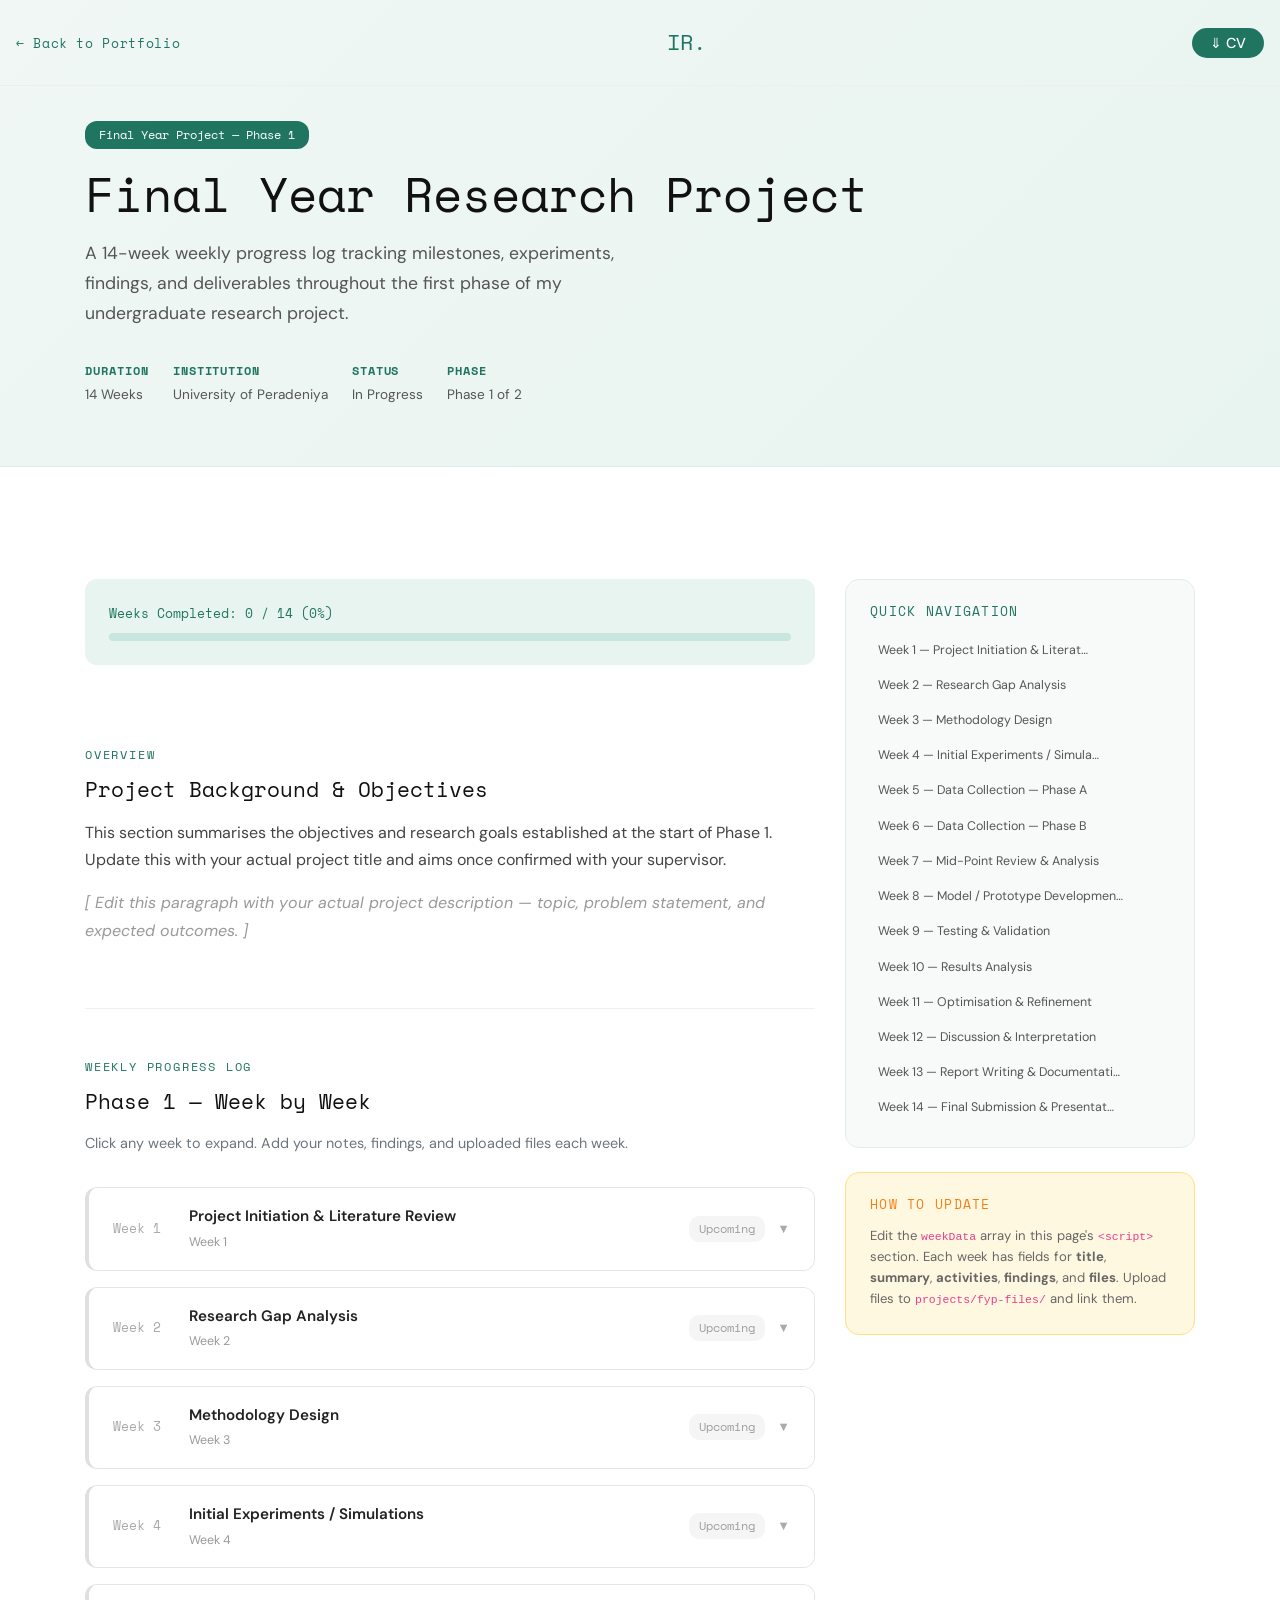
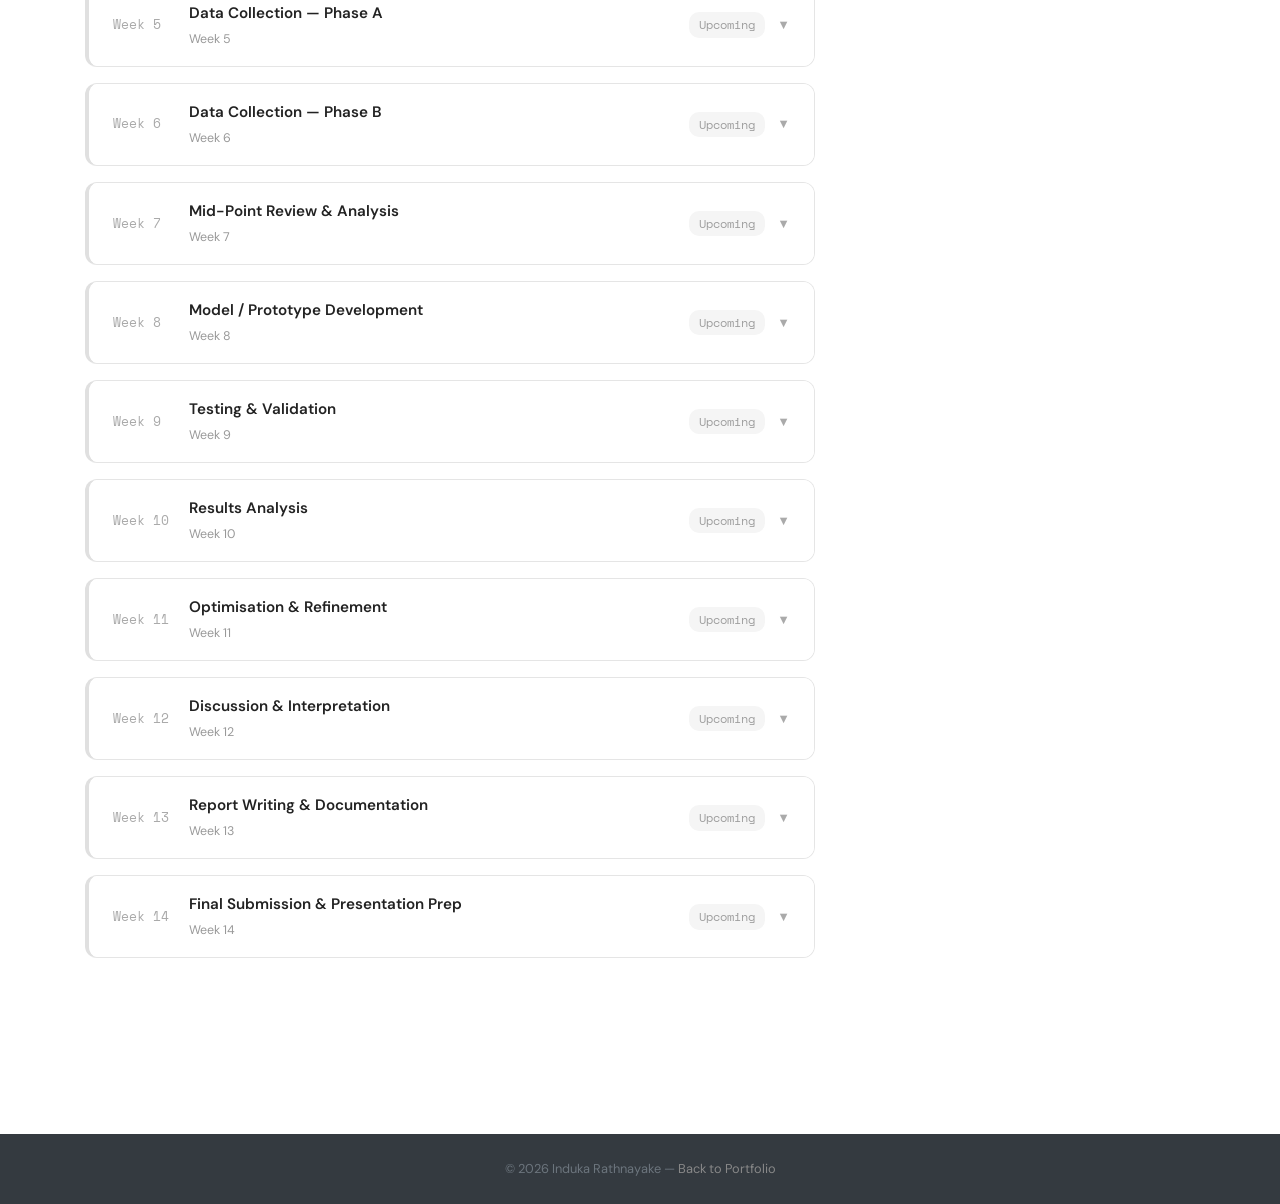
==== projects/final-year-project.html @ 82a445bb "Initial upload" ====
<!doctype html>
<html lang="en">
<head>
  <title>Final Year Project &mdash; Induka Rathnayake</title>
  <meta charset="utf-8">
  <meta name="viewport" content="width=device-width, initial-scale=1, shrink-to-fit=no">
  <link href="https://fonts.googleapis.com/css2?family=Space+Mono:wght@400;700&family=DM+Sans:ital,wght@0,300;0,400;0,500;0,700;1,400&display=swap" rel="stylesheet">
  <link rel="stylesheet" href="../fonts/icomoon/style.css">
  <link rel="stylesheet" href="../css/bootstrap.min.css">
  <link rel="stylesheet" href="../css/aos.css">
  <link rel="stylesheet" href="../css/style.css">
  <link rel="stylesheet" href="../css/custom.css">
</head>
<body>
<div class="site-wrap">

  <!-- Minimal Navbar -->
  <header class="site-navbar py-4 js-sticky-header" role="banner" style="border-bottom:1px solid #eee;">
    <div class="container-fluid">
      <div class="row align-items-center justify-content-between px-3">
        <div>
          <a href="../index.html" class="back-link">&larr; Back to Portfolio</a>
        </div>
        <div>
          <h1 class="m-0 site-logo"><a href="../index.html" style="font-size:1.4rem;">IR.</a></h1>
        </div>
        <div>
          <a href="../cv/Induka_Rathnayake_CV.pdf" download class="nav-cv-btn" style="font-size:0.85rem; padding:6px 16px; border-radius:20px; background:#207561; color:#fff; text-decoration:none;">&#8659; CV</a>
        </div>
      </div>
    </div>
  </header>

  <!-- Project Header -->
  <div class="project-detail-header">
    <div class="container">
      <span class="project-detail-badge">Final Year Project — Phase 1</span>
      <h1 class="project-detail-title">Final Year Research Project</h1>
      <p class="project-detail-subtitle">
        A 14-week weekly progress log tracking milestones, experiments, findings, 
        and deliverables throughout the first phase of my undergraduate research project.
      </p>
      <div class="project-detail-meta">
        <div class="detail-meta-item">
          <strong>Duration</strong>14 Weeks
        </div>
        <div class="detail-meta-item">
          <strong>Institution</strong>University of Peradeniya
        </div>
        <div class="detail-meta-item">
          <strong>Status</strong>In Progress
        </div>
        <div class="detail-meta-item">
          <strong>Phase</strong>Phase 1 of 2
        </div>
      </div>
    </div>
  </div>

  <!-- Content -->
  <div class="site-section">
    <div class="container">
      <div class="row">
        <div class="col-lg-8">

          <!-- Progress Overview -->
          <div class="fyp-progress-bar-wrap">
            <div class="fyp-progress-label" id="progressLabel">Weeks Completed: 0 / 14</div>
            <div class="fyp-progress-bar">
              <div class="fyp-progress-fill" id="progressFill" style="width: 0%"></div>
            </div>
          </div>

          <!-- Project Overview -->
          <div class="project-section">
            <p class="project-section-label">Overview</p>
            <h3>Project Background &amp; Objectives</h3>
            <p>
              This section summarises the objectives and research goals established at the 
              start of Phase 1. Update this with your actual project title and aims once confirmed 
              with your supervisor.
            </p>
            <p>
              <em style="color:#999;">[ Edit this paragraph with your actual project description — topic, problem statement, and expected outcomes. ]</em>
            </p>
          </div>

          <!-- 14-Week Log -->
          <div class="project-section">
            <p class="project-section-label">Weekly Progress Log</p>
            <h3>Phase 1 — Week by Week</h3>
            <p class="text-muted" style="font-size:0.9rem;">Click any week to expand. Add your notes, findings, and uploaded files each week.</p>

            <div class="weeks-container" id="weeksContainer">
              <!-- Weeks are rendered by JS below -->
            </div>
          </div>

        </div>

        <!-- Sidebar -->
        <div class="col-lg-4 mt-5 mt-lg-0">
          <div style="position: sticky; top: 100px;">

            <div style="background:#f8faf9; border-radius:14px; padding:1.5rem; border:1px solid #e0eee9; margin-bottom:1.5rem;">
              <h6 style="font-family:'Space Mono',monospace; font-size:0.8rem; color:#207561; text-transform:uppercase; letter-spacing:0.1em; margin-bottom:1rem;">Quick Navigation</h6>
              <div id="quickNav" style="display:flex; flex-direction:column; gap:6px;">
                <!-- populated by JS -->
              </div>
            </div>

            <div style="background:#fff8e1; border-radius:14px; padding:1.5rem; border:1px solid #ffe082;">
              <h6 style="font-family:'Space Mono',monospace; font-size:0.8rem; color:#f57f17; text-transform:uppercase; letter-spacing:0.1em; margin-bottom:0.8rem;">How to Update</h6>
              <p style="font-size:0.82rem; color:#666; line-height:1.6; margin:0;">
                Edit the <code>weekData</code> array in this page's <code>&lt;script&gt;</code> section. 
                Each week has fields for <strong>title</strong>, <strong>summary</strong>, 
                <strong>activities</strong>, <strong>findings</strong>, and <strong>files</strong>.
                Upload files to <code>projects/fyp-files/</code> and link them.
              </p>
            </div>

          </div>
        </div>
      </div>
    </div>
  </div>

  <!-- Footer -->
  <footer class="site-section bg-dark py-4">
    <div class="container text-center">
      <p class="text-muted small mb-0">&copy; <script>document.write(new Date().getFullYear());</script> Induka Rathnayake &mdash; <a href="../index.html" style="color:#888;">Back to Portfolio</a></p>
    </div>
  </footer>

</div>

<script src="../js/jquery-3.3.1.min.js"></script>
<script src="../js/jquery-ui.js"></script>
<script src="../js/popper.min.js"></script>
<script src="../js/bootstrap.min.js"></script>
<script src="../js/aos.js"></script>
<script src="../js/jquery.sticky.js"></script>

<script>
// ============================================================
//  EDIT YOUR WEEKLY DATA HERE
//
//  FIELDS:
//  week       : week number (1–14)
//  title      : short title shown in the header
//  date       : actual date range  e.g. "Jan 15 – Jan 22, 2025"
//  status     : "completed" | "current" | "upcoming"
//  summary    : what you achieved this week (plain text, use \n for new lines)
//  activities : tasks you carried out
//  findings   : key results or observations
//
//  MEDIA ARRAY — add any mix of these item types:
//
//  PDF / document download:
//    { type:"file",    name:"Week 1 Report",      url:"fyp-files/week1-report.pdf" }
//
//  Photo, graph, figure (put images in projects/fyp-files/):
//    { type:"image",   caption:"Circuit diagram",  url:"fyp-files/circuit.jpg" }
//
//  YouTube video embed (just the video ID from the URL):
//    { type:"youtube", title:"Demo video",          id:"dQw4w9WgXcQ" }
//    (from https://youtube.com/watch?v=dQw4w9WgXcQ  →  id is  dQw4w9WgXcQ)
//
//  Audio recording (MP3/WAV in projects/fyp-files/):
//    { type:"audio",   name:"Signal recording",    url:"fyp-files/signal.mp3" }
//
//  Research paper / link:
//    { type:"paper",   title:"Paper title",        authors:"Smith et al., 2023",  url:"https://..." }
//
//  Bar or line chart (data you type directly here, no image needed):
//    { type:"graph",   title:"Efficiency vs Load", labels:["10%","20%","30%","40%"], values:[72,81,89,85], color:"#207561" }
//
//  Highlighted note / callout:
//    { type:"note",    text:"Supervisor approved methodology on Wed." }
//
//  Any external link:
//    { type:"link",    name:"MATLAB Simulation Files", url:"https://github.com/..." }
//
// ============================================================
var weekData = [
  {
    week: 1,
    title: "Project Initiation & Literature Review",
    date: "Week 1",
    status: "upcoming",
    summary: "",
    activities: "",
    findings: "",
    media: []
  },
  {
    week: 2,
    title: "Research Gap Analysis",
    date: "Week 2",
    status: "upcoming",
    summary: "",
    activities: "",
    findings: "",
    media: []
  },
  {
    week: 3,
    title: "Methodology Design",
    date: "Week 3",
    status: "upcoming",
    summary: "",
    activities: "",
    findings: "",
    media: []
  },
  {
    week: 4,
    title: "Initial Experiments / Simulations",
    date: "Week 4",
    status: "upcoming",
    summary: "",
    activities: "",
    findings: "",
    media: []
  },
  {
    week: 5,
    title: "Data Collection — Phase A",
    date: "Week 5",
    status: "upcoming",
    summary: "",
    activities: "",
    findings: "",
    media: []
  },
  {
    week: 6,
    title: "Data Collection — Phase B",
    date: "Week 6",
    status: "upcoming",
    summary: "",
    activities: "",
    findings: "",
    media: []
  },
  {
    week: 7,
    title: "Mid-Point Review & Analysis",
    date: "Week 7",
    status: "upcoming",
    summary: "",
    activities: "",
    findings: "",
    media: []
  },
  {
    week: 8,
    title: "Model / Prototype Development",
    date: "Week 8",
    status: "upcoming",
    summary: "",
    activities: "",
    findings: "",
    media: []
  },
  {
    week: 9,
    title: "Testing & Validation",
    date: "Week 9",
    status: "upcoming",
    summary: "",
    activities: "",
    findings: "",
    media: []
  },
  {
    week: 10,
    title: "Results Analysis",
    date: "Week 10",
    status: "upcoming",
    summary: "",
    activities: "",
    findings: "",
    media: []
  },
  {
    week: 11,
    title: "Optimisation & Refinement",
    date: "Week 11",
    status: "upcoming",
    summary: "",
    activities: "",
    findings: "",
    media: []
  },
  {
    week: 12,
    title: "Discussion & Interpretation",
    date: "Week 12",
    status: "upcoming",
    summary: "",
    activities: "",
    findings: "",
    media: []
  },
  {
    week: 13,
    title: "Report Writing & Documentation",
    date: "Week 13",
    status: "upcoming",
    summary: "",
    activities: "",
    findings: "",
    media: []
  },
  {
    week: 14,
    title: "Final Submission & Presentation Prep",
    date: "Week 14",
    status: "upcoming",
    summary: "",
    activities: "",
    findings: "",
    media: []
  }
];

// ============================================================
//  RENDER ENGINE — no need to edit below this line
// ============================================================
(function() {
  var container = document.getElementById('weeksContainer');
  var quickNav  = document.getElementById('quickNav');
  var completed = 0;

  weekData.forEach(function(w) {
    if (w.status === 'completed') completed++;

    // support old "files" field transparently
    var media = w.media || [];
    if (w.files && w.files.length) {
      w.files.forEach(function(f){ media.push({ type:'file', name:f.name, url:f.url }); });
    }

    var statusLabel = w.status === 'completed' ? 'Completed'
                    : w.status === 'current'   ? 'In Progress'
                    : 'Upcoming';
    var statusClass = w.status === 'completed' ? 'status-done'
                    : w.status === 'current'   ? 'status-current'
                    : 'status-upcoming';
    var cardClass   = 'week-' + w.status;

    var bodyHTML = '';
    var hasContent = w.summary || w.activities || w.findings || media.length;

    if (w.status === 'upcoming' && !hasContent) {
      bodyHTML = '<p class="week-empty-msg">Content will be added when this week begins.</p>';
    } else {
      if (w.summary)    bodyHTML += '<p class="week-section-title">Summary</p><p class="week-content-text">'    + escHtml(w.summary)    + '</p>';
      if (w.activities) bodyHTML += '<p class="week-section-title">Activities Carried Out</p><p class="week-content-text">' + escHtml(w.activities) + '</p>';
      if (w.findings)   bodyHTML += '<p class="week-section-title">Key Findings / Results</p><p class="week-content-text">' + escHtml(w.findings)   + '</p>';

      if (media.length > 0) {
        media.forEach(function(m, idx) {
          switch (m.type) {

            case 'file':
              bodyHTML += '<div class="media-file"><span>&#128196;</span> <a href="' + m.url + '" target="_blank">' + escHtml(m.name) + '</a></div>';
              break;

            case 'image':
              bodyHTML += '<div class="media-image-wrap"><img src="' + m.url + '" alt="' + escHtml(m.caption||'') + '" class="media-img" loading="lazy"><p class="media-caption">' + escHtml(m.caption||'') + '</p></div>';
              break;

            case 'youtube':
              bodyHTML += '<div class="media-video-wrap"><p class="week-section-title">' + escHtml(m.title||'Video') + '</p>'
                        + '<div class="media-youtube"><iframe src="https://www.youtube.com/embed/' + m.id + '" frameborder="0" allowfullscreen></iframe></div></div>';
              break;

            case 'audio':
              bodyHTML += '<div class="media-audio-wrap"><p class="week-section-title">&#127911; ' + escHtml(m.name||'Audio Recording') + '</p>'
                        + '<audio controls class="media-audio"><source src="' + m.url + '">Your browser does not support audio.</audio></div>';
              break;

            case 'paper':
              bodyHTML += '<div class="media-paper"><div class="media-paper-icon">&#128218;</div><div><a href="' + m.url + '" target="_blank" class="media-paper-title">' + escHtml(m.title) + '</a>'
                        + (m.authors ? '<div class="media-paper-authors">' + escHtml(m.authors) + '</div>' : '') + '</div></div>';
              break;

            case 'graph':
              var chartId = 'chart-w' + w.week + '-' + idx;
              bodyHTML += '<div class="media-graph-wrap"><p class="week-section-title">' + escHtml(m.title||'Chart') + '</p>'
                        + '<canvas id="' + chartId + '" height="220"></canvas></div>';
              // schedule chart render after DOM insert
              (function(cId, lbl, vals, clr, type){
                window.__pendingCharts = window.__pendingCharts || [];
                window.__pendingCharts.push({id:cId, labels:lbl, values:vals, color:clr||'#207561', chartType:type||'bar'});
              })(chartId, m.labels||[], m.values||[], m.color, m.chartType);
              break;

            case 'note':
              bodyHTML += '<div class="media-note"><span>&#128161;</span> ' + escHtml(m.text) + '</div>';
              break;

            case 'link':
              bodyHTML += '<div class="media-file"><span>&#128279;</span> <a href="' + m.url + '" target="_blank">' + escHtml(m.name) + '</a></div>';
              break;
          }
        });
      }

      if (!bodyHTML) bodyHTML = '<p class="week-empty-msg">No content added yet for this week.</p>';
    }

    var card = document.createElement('div');
    card.className = 'week-card ' + cardClass;
    card.id = 'week-' + w.week;
    card.innerHTML =
      '<div class="week-header" onclick="toggleWeek(this)">' +
        '<div class="week-header-left">' +
          '<span class="week-number">Week ' + w.week + '</span>' +
          '<div>' +
            '<div class="week-title-text">' + escHtml(w.title) + '</div>' +
            '<div class="week-date">' + escHtml(w.date) + '</div>' +
          '</div>' +
        '</div>' +
        '<div style="display:flex; align-items:center; gap:12px;">' +
          '<span class="week-status-badge ' + statusClass + '">' + statusLabel + '</span>' +
          '<span class="week-toggle-icon">&#9660;</span>' +
        '</div>' +
      '</div>' +
      '<div class="week-body">' + bodyHTML + '</div>';

    container.appendChild(card);

    var navLink = document.createElement('a');
    navLink.href = '#week-' + w.week;
    navLink.textContent = 'Week ' + w.week + ' — ' + w.title.substring(0, 28) + (w.title.length > 28 ? '…' : '');
    navLink.style.cssText = 'font-size:0.78rem; color:#555; text-decoration:none; padding:4px 8px; border-radius:6px; transition:background 0.15s;';
    navLink.onmouseover = function(){ this.style.background='#f0f7f5'; this.style.color='#207561'; };
    navLink.onmouseout  = function(){ this.style.background=''; this.style.color='#555'; };
    quickNav.appendChild(navLink);
  });

  var pct = Math.round((completed / 14) * 100);
  document.getElementById('progressFill').style.width = pct + '%';
  document.getElementById('progressLabel').textContent = 'Weeks Completed: ' + completed + ' / 14 (' + pct + '%)';

  var currentCard = document.querySelector('.week-card.week-current');
  if (currentCard) {
    currentCard.classList.add('open');
    currentCard.querySelector('.week-body').classList.add('show');
  }

  // Render any pending Chart.js charts
  if (window.__pendingCharts && window.__pendingCharts.length) {
    var script = document.createElement('script');
    script.src = 'https://cdn.jsdelivr.net/npm/chart.js@4/dist/chart.umd.min.js';
    script.onload = function() {
      window.__pendingCharts.forEach(function(c) {
        var ctx = document.getElementById(c.id);
        if (!ctx) return;
        new Chart(ctx, {
          type: c.chartType,
          data: {
            labels: c.labels,
            datasets: [{ data: c.values, backgroundColor: c.color + 'cc', borderColor: c.color, borderWidth: 2, borderRadius: 6 }]
          },
          options: { plugins:{ legend:{ display:false } }, scales:{ y:{ beginAtZero:true } }, responsive:true }
        });
      });
    };
    document.head.appendChild(script);
  }
})();

function toggleWeek(header) {
  var card = header.closest('.week-card');
  var body = card.querySelector('.week-body');
  var isOpen = card.classList.contains('open');
  card.classList.toggle('open', !isOpen);
  body.classList.toggle('show', !isOpen);
}

function escHtml(str) {
  return (str || '').replace(/&/g,'&amp;').replace(/</g,'&lt;').replace(/>/g,'&gt;').replace(/\n/g,'<br>');
}

</script>
</body>
</html>
---- fonts/icomoon/style.css ----
@font-face {
  font-family: 'icomoon';
  src:  url('fonts/icomoon.eot?10si43');
  src:  url('fonts/icomoon.eot?10si43#iefix') format('embedded-opentype'),
    url('fonts/icomoon.ttf?10si43') format('truetype'),
    url('fonts/icomoon.woff?10si43') format('woff'),
    url('fonts/icomoon.svg?10si43#icomoon') format('svg');
  font-weight: normal;
  font-style: normal;
}

[class^="icon-"], [class*=" icon-"] {
  /* use !important to prevent issues with browser extensions that change fonts */
  font-family: 'icomoon' !important;
  speak: none;
  font-style: normal;
  font-weight: normal;
  font-variant: normal;
  text-transform: none;
  line-height: 1;

  /* Better Font Rendering =========== */
  -webkit-font-smoothing: antialiased;
  -moz-osx-font-smoothing: grayscale;
}

.icon-asterisk:before {
  content: "\f069";
}
.icon-plus:before {
  content: "\f067";
}
.icon-question:before {
  content: "\f128";
}
.icon-minus:before {
  content: "\f068";
}
.icon-glass:before {
  content: "\f000";
}
.icon-music:before {
  content: "\f001";
}
.icon-search:before {
  content: "\f002";
}
.icon-envelope-o:before {
  content: "\f003";
}
.icon-heart:before {
  content: "\f004";
}
.icon-star:before {
  content: "\f005";
}
.icon-star-o:before {
  content: "\f006";
}
.icon-user:before {
  content: "\f007";
}
.icon-film:before {
  content: "\f008";
}
.icon-th-large:before {
  content: "\f009";
}
.icon-th:before {
  content: "\f00a";
}
.icon-th-list:before {
  content: "\f00b";
}
.icon-check:before {
  content: "\f00c";
}
.icon-close:before {
  content: "\f00d";
}
.icon-remove:before {
  content: "\f00d";
}
.icon-times:before {
  content: "\f00d";
}
.icon-search-plus:before {
  content: "\f00e";
}
.icon-search-minus:before {
  content: "\f010";
}
.icon-power-off:before {
  content: "\f011";
}
.icon-signal:before {
  content: "\f012";
}
.icon-cog:before {
  content: "\f013";
}
.icon-gear:before {
  content: "\f013";
}
.icon-trash-o:before {
  content: "\f014";
}
.icon-home:before {
  content: "\f015";
}
.icon-file-o:before {
  content: "\f016";
}
.icon-clock-o:before {
  content: "\f017";
}
.icon-road:before {
  content: "\f018";
}
.icon-download:before {
  content: "\f019";
}
.icon-arrow-circle-o-down:before {
  content: "\f01a";
}
.icon-arrow-circle-o-up:before {
  content: "\f01b";
}
.icon-inbox:before {
  content: "\f01c";
}
.icon-play-circle-o:before {
  content: "\f01d";
}
.icon-repeat:before {
  content: "\f01e";
}
.icon-rotate-right:before {
  content: "\f01e";
}
.icon-refresh:before {
  content: "\f021";
}
.icon-list-alt:before {
  content: "\f022";
}
.icon-lock:before {
  content: "\f023";
}
.icon-flag:before {
  content: "\f024";
}
.icon-headphones:before {
  content: "\f025";
}
.icon-volume-off:before {
  content: "\f026";
}
.icon-volume-down:before {
  content: "\f027";
}
.icon-volume-up:before {
  content: "\f028";
}
.icon-qrcode:before {
  content: "\f029";
}
.icon-barcode:before {
  content: "\f02a";
}
.icon-tag:before {
  content: "\f02b";
}
.icon-tags:before {
  content: "\f02c";
}
.icon-book:before {
  content: "\f02d";
}
.icon-bookmark:before {
  content: "\f02e";
}
.icon-print:before {
  content: "\f02f";
}
.icon-camera:before {
  content: "\f030";
}
.icon-font:before {
  content: "\f031";
}
.icon-bold:before {
  content: "\f032";
}
.icon-italic:before {
  content: "\f033";
}
.icon-text-height:before {
  content: "\f034";
}
.icon-text-width:before {
  content: "\f035";
}
.icon-align-left:before {
  content: "\f036";
}
.icon-align-center:before {
  content: "\f037";
}
.icon-align-right:before {
  content: "\f038";
}
.icon-align-justify:before {
  content: "\f039";
}
.icon-list:before {
  content: "\f03a";
}
.icon-dedent:before {
  content: "\f03b";
}
.icon-outdent:before {
  content: "\f03b";
}
.icon-indent:before {
  content: "\f03c";
}
.icon-video-camera:before {
  content: "\f03d";
}
.icon-image:before {
  content: "\f03e";
}
.icon-photo:before {
  content: "\f03e";
}
.icon-picture-o:before {
  content: "\f03e";
}
.icon-pencil:before {
  content: "\f040";
}
.icon-map-marker:before {
  content: "\f041";
}
.icon-adjust:before {
  content: "\f042";
}
.icon-tint:before {
  content: "\f043";
}
.icon-edit:before {
  content: "\f044";
}
.icon-pencil-square-o:before {
  content: "\f044";
}
.icon-share-square-o:before {
  content: "\f045";
}
.icon-check-square-o:before {
  content: "\f046";
}
.icon-arrows:before {
  content: "\f047";
}
.icon-step-backward:before {
  content: "\f048";
}
.icon-fast-backward:before {
  content: "\f049";
}
.icon-backward:before {
  content: "\f04a";
}
.icon-play:before {
  content: "\f04b";
}
.icon-pause:before {
  content: "\f04c";
}
.icon-stop:before {
  content: "\f04d";
}
.icon-forward:before {
  content: "\f04e";
}
.icon-fast-forward:before {
  content: "\f050";
}
.icon-step-forward:before {
  content: "\f051";
}
.icon-eject:before {
  content: "\f052";
}
.icon-chevron-left:before {
  content: "\f053";
}
.icon-chevron-right:before {
  content: "\f054";
}
.icon-plus-circle:before {
  content: "\f055";
}
.icon-minus-circle:before {
  content: "\f056";
}
.icon-times-circle:before {
  content: "\f057";
}
.icon-check-circle:before {
  content: "\f058";
}
.icon-question-circle:before {
  content: "\f059";
}
.icon-info-circle:before {
  content: "\f05a";
}
.icon-crosshairs:before {
  content: "\f05b";
}
.icon-times-circle-o:before {
  content: "\f05c";
}
.icon-check-circle-o:before {
  content: "\f05d";
}
.icon-ban:before {
  content: "\f05e";
}
.icon-arrow-left:before {
  content: "\f060";
}
.icon-arrow-right:before {
  content: "\f061";
}
.icon-arrow-up:before {
  content: "\f062";
}
.icon-arrow-down:before {
  content: "\f063";
}
.icon-mail-forward:before {
  content: "\f064";
}
.icon-share:before {
  content: "\f064";
}
.icon-expand:before {
  content: "\f065";
}
.icon-compress:before {
  content: "\f066";
}
.icon-exclamation-circle:before {
  content: "\f06a";
}
.icon-gift:before {
  content: "\f06b";
}
.icon-leaf:before {
  content: "\f06c";
}
.icon-fire:before {
  content: "\f06d";
}
.icon-eye:before {
  content: "\f06e";
}
.icon-eye-slash:before {
  content: "\f070";
}
.icon-exclamation-triangle:before {
  content: "\f071";
}
.icon-warning:before {
  content: "\f071";
}
.icon-plane:before {
  content: "\f072";
}
.icon-calendar:before {
  content: "\f073";
}
.icon-random:before {
  content: "\f074";
}
.icon-comment:before {
  content: "\f075";
}
.icon-magnet:before {
  content: "\f076";
}
.icon-chevron-up:before {
  content: "\f077";
}
.icon-chevron-down:before {
  content: "\f078";
}
.icon-retweet:before {
  content: "\f079";
}
.icon-shopping-cart:before {
  content: "\f07a";
}
.icon-folder:before {
  content: "\f07b";
}
.icon-folder-open:before {
  content: "\f07c";
}
.icon-arrows-v:before {
  content: "\f07d";
}
.icon-arrows-h:before {
  content: "\f07e";
}
.icon-bar-chart:before {
  content: "\f080";
}
.icon-bar-chart-o:before {
  content: "\f080";
}
.icon-twitter-square:before {
  content: "\f081";
}
.icon-facebook-square:before {
  content: "\f082";
}
.icon-camera-retro:before {
  content: "\f083";
}
.icon-key:before {
  content: "\f084";
}
.icon-cogs:before {
  content: "\f085";
}
.icon-gears:before {
  content: "\f085";
}
.icon-comments:before {
  content: "\f086";
}
.icon-thumbs-o-up:before {
  content: "\f087";
}
.icon-thumbs-o-down:before {
  content: "\f088";
}
.icon-star-half:before {
  content: "\f089";
}
.icon-heart-o:before {
  content: "\f08a";
}
.icon-sign-out:before {
  content: "\f08b";
}
.icon-linkedin-square:before {
  content: "\f08c";
}
.icon-thumb-tack:before {
  content: "\f08d";
}
.icon-external-link:before {
  content: "\f08e";
}
.icon-sign-in:before {
  content: "\f090";
}
.icon-trophy:before {
  content: "\f091";
}
.icon-github-square:before {
  content: "\f092";
}
.icon-upload:before {
  content: "\f093";
}
.icon-lemon-o:before {
  content: "\f094";
}
.icon-phone:before {
  content: "\f095";
}
.icon-square-o:before {
  content: "\f096";
}
.icon-bookmark-o:before {
  content: "\f097";
}
.icon-phone-square:before {
  content: "\f098";
}
.icon-twitter:before {
  content: "\f099";
}
.icon-facebook:before {
  content: "\f09a";
}
.icon-facebook-f:before {
  content: "\f09a";
}
.icon-github:before {
  content: "\f09b";
}
.icon-unlock:before {
  content: "\f09c";
}
.icon-credit-card:before {
  content: "\f09d";
}
.icon-feed:before {
  content: "\f09e";
}
.icon-rss:before {
  content: "\f09e";
}
.icon-hdd-o:before {
  content: "\f0a0";
}
.icon-bullhorn:before {
  content: "\f0a1";
}
.icon-bell-o:before {
  content: "\f0a2";
}
.icon-certificate:before {
  content: "\f0a3";
}
.icon-hand-o-right:before {
  content: "\f0a4";
}
.icon-hand-o-left:before {
  content: "\f0a5";
}
.icon-hand-o-up:before {
  content: "\f0a6";
}
.icon-hand-o-down:before {
  content: "\f0a7";
}
.icon-arrow-circle-left:before {
  content: "\f0a8";
}
.icon-arrow-circle-right:before {
  content: "\f0a9";
}
.icon-arrow-circle-up:before {
  content: "\f0aa";
}
.icon-arrow-circle-down:before {
  content: "\f0ab";
}
.icon-globe:before {
  content: "\f0ac";
}
.icon-wrench:before {
  content: "\f0ad";
}
.icon-tasks:before {
  content: "\f0ae";
}
.icon-filter:before {
  content: "\f0b0";
}
.icon-briefcase:before {
  content: "\f0b1";
}
.icon-arrows-alt:before {
  content: "\f0b2";
}
.icon-group:before {
  content: "\f0c0";
}
.icon-users:before {
  content: "\f0c0";
}
.icon-chain:before {
  content: "\f0c1";
}
.icon-link:before {
  content: "\f0c1";
}
.icon-cloud:before {
  content: "\f0c2";
}
.icon-flask:before {
  content: "\f0c3";
}
.icon-cut:before {
  content: "\f0c4";
}
.icon-scissors:before {
  content: "\f0c4";
}
.icon-copy:before {
  content: "\f0c5";
}
.icon-files-o:before {
  content: "\f0c5";
}
.icon-paperclip:before {
  content: "\f0c6";
}
.icon-floppy-o:before {
  content: "\f0c7";
}
.icon-save:before {
  content: "\f0c7";
}
.icon-square:before {
  content: "\f0c8";
}
.icon-bars:before {
  content: "\f0c9";
}
.icon-navicon:before {
  content: "\f0c9";
}
.icon-reorder:before {
  content: "\f0c9";
}
.icon-list-ul:before {
  content: "\f0ca";
}
.icon-list-ol:before {
  content: "\f0cb";
}
.icon-strikethrough:before {
  content: "\f0cc";
}
.icon-underline:before {
  content: "\f0cd";
}
.icon-table:before {
  content: "\f0ce";
}
.icon-magic:before {
  content: "\f0d0";
}
.icon-truck:before {
  content: "\f0d1";
}
.icon-pinterest:before {
  content: "\f0d2";
}
.icon-pinterest-square:before {
  content: "\f0d3";
}
.icon-google-plus-square:before {
  content: "\f0d4";
}
.icon-google-plus:before {
  content: "\f0d5";
}
.icon-money:before {
  content: "\f0d6";
}
.icon-caret-down:before {
  content: "\f0d7";
}
.icon-caret-up:before {
  content: "\f0d8";
}
.icon-caret-left:before {
  content: "\f0d9";
}
.icon-caret-right:before {
  content: "\f0da";
}
.icon-columns:before {
  content: "\f0db";
}
.icon-sort:before {
  content: "\f0dc";
}
.icon-unsorted:before {
  content: "\f0dc";
}
.icon-sort-desc:before {
  content: "\f0dd";
}
.icon-sort-down:before {
  content: "\f0dd";
}
.icon-sort-asc:before {
  content: "\f0de";
}
.icon-sort-up:before {
  content: "\f0de";
}
.icon-envelope:before {
  content: "\f0e0";
}
.icon-linkedin:before {
  content: "\f0e1";
}
.icon-rotate-left:before {
  content: "\f0e2";
}
.icon-undo:before {
  content: "\f0e2";
}
.icon-gavel:before {
  content: "\f0e3";
}
.icon-legal:before {
  content: "\f0e3";
}
.icon-dashboard:before {
  content: "\f0e4";
}
.icon-tachometer:before {
  content: "\f0e4";
}
.icon-comment-o:before {
  content: "\f0e5";
}
.icon-comments-o:before {
  content: "\f0e6";
}
.icon-bolt:before {
  content: "\f0e7";
}
.icon-flash:before {
  content: "\f0e7";
}
.icon-sitemap:before {
  content: "\f0e8";
}
.icon-umbrella:before {
  content: "\f0e9";
}
.icon-clipboard:before {
  content: "\f0ea";
}
.icon-paste:before {
  content: "\f0ea";
}
.icon-lightbulb-o:before {
  content: "\f0eb";
}
.icon-exchange:before {
  content: "\f0ec";
}
.icon-cloud-download:before {
  content: "\f0ed";
}
.icon-cloud-upload:before {
  content: "\f0ee";
}
.icon-user-md:before {
  content: "\f0f0";
}
.icon-stethoscope:before {
  content: "\f0f1";
}
.icon-suitcase:before {
  content: "\f0f2";
}
.icon-bell:before {
  content: "\f0f3";
}
.icon-coffee:before {
  content: "\f0f4";
}
.icon-cutlery:before {
  content: "\f0f5";
}
.icon-file-text-o:before {
  content: "\f0f6";
}
.icon-building-o:before {
  content: "\f0f7";
}
.icon-hospital-o:before {
  content: "\f0f8";
}
.icon-ambulance:before {
  content: "\f0f9";
}
.icon-medkit:before {
  content: "\f0fa";
}
.icon-fighter-jet:before {
  content: "\f0fb";
}
.icon-beer:before {
  content: "\f0fc";
}
.icon-h-square:before {
  content: "\f0fd";
}
.icon-plus-square:before {
  content: "\f0fe";
}
.icon-angle-double-left:before {
  content: "\f100";
}
.icon-angle-double-right:before {
  content: "\f101";
}
.icon-angle-double-up:before {
  content: "\f102";
}
.icon-angle-double-down:before {
  content: "\f103";
}
.icon-angle-left:before {
  content: "\f104";
}
.icon-angle-right:before {
  content: "\f105";
}
.icon-angle-up:before {
  content: "\f106";
}
.icon-angle-down:before {
  content: "\f107";
}
.icon-desktop:before {
  content: "\f108";
}
.icon-laptop:before {
  content: "\f109";
}
.icon-tablet:before {
  content: "\f10a";
}
.icon-mobile:before {
  content: "\f10b";
}
.icon-mobile-phone:before {
  content: "\f10b";
}
.icon-circle-o:before {
  content: "\f10c";
}
.icon-quote-left:before {
  content: "\f10d";
}
.icon-quote-right:before {
  content: "\f10e";
}
.icon-spinner:before {
  content: "\f110";
}
.icon-circle:before {
  content: "\f111";
}
.icon-mail-reply:before {
  content: "\f112";
}
.icon-reply:before {
  content: "\f112";
}
.icon-github-alt:before {
  content: "\f113";
}
.icon-folder-o:before {
  content: "\f114";
}
.icon-folder-open-o:before {
  content: "\f115";
}
.icon-smile-o:before {
  content: "\f118";
}
.icon-frown-o:before {
  content: "\f119";
}
.icon-meh-o:before {
  content: "\f11a";
}
.icon-gamepad:before {
  content: "\f11b";
}
.icon-keyboard-o:before {
  content: "\f11c";
}
.icon-flag-o:before {
  content: "\f11d";
}
.icon-flag-checkered:before {
  content: "\f11e";
}
.icon-terminal:before {
  content: "\f120";
}
.icon-code:before {
  content: "\f121";
}
.icon-mail-reply-all:before {
  content: "\f122";
}
.icon-reply-all:before {
  content: "\f122";
}
.icon-star-half-empty:before {
  content: "\f123";
}
.icon-star-half-full:before {
  content: "\f123";
}
.icon-star-half-o:before {
  content: "\f123";
}
.icon-location-arrow:before {
  content: "\f124";
}
.icon-crop:before {
  content: "\f125";
}
.icon-code-fork:before {
  content: "\f126";
}
.icon-chain-broken:before {
  content: "\f127";
}
.icon-unlink:before {
  content: "\f127";
}
.icon-info:before {
  content: "\f129";
}
.icon-exclamation:before {
  content: "\f12a";
}
.icon-superscript:before {
  content: "\f12b";
}
.icon-subscript:before {
  content: "\f12c";
}
.icon-eraser:before {
  content: "\f12d";
}
.icon-puzzle-piece:before {
  content: "\f12e";
}
.icon-microphone:before {
  content: "\f130";
}
.icon-microphone-slash:before {
  content: "\f131";
}
.icon-shield:before {
  content: "\f132";
}
.icon-calendar-o:before {
  content: "\f133";
}
.icon-fire-extinguisher:before {
  content: "\f134";
}
.icon-rocket:before {
  content: "\f135";
}
.icon-maxcdn:before {
  content: "\f136";
}
.icon-chevron-circle-left:before {
  content: "\f137";
}
.icon-chevron-circle-right:before {
  content: "\f138";
}
.icon-chevron-circle-up:before {
  content: "\f139";
}
.icon-chevron-circle-down:before {
  content: "\f13a";
}
.icon-html5:before {
  content: "\f13b";
}
.icon-css3:before {
  content: "\f13c";
}
.icon-anchor:before {
  content: "\f13d";
}
.icon-unlock-alt:before {
  content: "\f13e";
}
.icon-bullseye:before {
  content: "\f140";
}
.icon-ellipsis-h:before {
  content: "\f141";
}
.icon-ellipsis-v:before {
  content: "\f142";
}
.icon-rss-square:before {
  content: "\f143";
}
.icon-play-circle:before {
  content: "\f144";
}
.icon-ticket:before {
  content: "\f145";
}
.icon-minus-square:before {
  content: "\f146";
}
.icon-minus-square-o:before {
  content: "\f147";
}
.icon-level-up:before {
  content: "\f148";
}
.icon-level-down:before {
  content: "\f149";
}
.icon-check-square:before {
  content: "\f14a";
}
.icon-pencil-square:before {
  content: "\f14b";
}
.icon-external-link-square:before {
  content: "\f14c";
}
.icon-share-square:before {
  content: "\f14d";
}
.icon-compass:before {
  content: "\f14e";
}
.icon-caret-square-o-down:before {
  content: "\f150";
}
.icon-toggle-down:before {
  content: "\f150";
}
.icon-caret-square-o-up:before {
  content: "\f151";
}
.icon-toggle-up:before {
  content: "\f151";
}
.icon-caret-square-o-right:before {
  content: "\f152";
}
.icon-toggle-right:before {
  content: "\f152";
}
.icon-eur:before {
  content: "\f153";
}
.icon-euro:before {
  content: "\f153";
}
.icon-gbp:before {
  content: "\f154";
}
.icon-dollar:before {
  content: "\f155";
}
.icon-usd:before {
  content: "\f155";
}
.icon-inr:before {
  content: "\f156";
}
.icon-rupee:before {
  content: "\f156";
}
.icon-cny:before {
  content: "\f157";
}
.icon-jpy:before {
  content: "\f157";
}
.icon-rmb:before {
  content: "\f157";
}
.icon-yen:before {
  content: "\f157";
}
.icon-rouble:before {
  content: "\f158";
}
.icon-rub:before {
  content: "\f158";
}
.icon-ruble:before {
  content: "\f158";
}
.icon-krw:before {
  content: "\f159";
}
.icon-won:before {
  content: "\f159";
}
.icon-bitcoin:before {
  content: "\f15a";
}
.icon-btc:before {
  content: "\f15a";
}
.icon-file:before {
  content: "\f15b";
}
.icon-file-text:before {
  content: "\f15c";
}
.icon-sort-alpha-asc:before {
  content: "\f15d";
}
.icon-sort-alpha-desc:before {
  content: "\f15e";
}
.icon-sort-amount-asc:before {
  content: "\f160";
}
.icon-sort-amount-desc:before {
  content: "\f161";
}
.icon-sort-numeric-asc:before {
  content: "\f162";
}
.icon-sort-numeric-desc:before {
  content: "\f163";
}
.icon-thumbs-up:before {
  content: "\f164";
}
.icon-thumbs-down:before {
  content: "\f165";
}
.icon-youtube-square:before {
  content: "\f166";
}
.icon-youtube:before {
  content: "\f167";
}
.icon-xing:before {
  content: "\f168";
}
.icon-xing-square:before {
  content: "\f169";
}
.icon-youtube-play:before {
  content: "\f16a";
}
.icon-dropbox:before {
  content: "\f16b";
}
.icon-stack-overflow:before {
  content: "\f16c";
}
.icon-instagram:before {
  content: "\f16d";
}
.icon-flickr:before {
  content: "\f16e";
}
.icon-adn:before {
  content: "\f170";
}
.icon-bitbucket:before {
  content: "\f171";
}
.icon-bitbucket-square:before {
  content: "\f172";
}
.icon-tumblr:before {
  content: "\f173";
}
.icon-tumblr-square:before {
  content: "\f174";
}
.icon-long-arrow-down:before {
  content: "\f175";
}
.icon-long-arrow-up:before {
  content: "\f176";
}
.icon-long-arrow-left:before {
  content: "\f177";
}
.icon-long-arrow-right:before {
  content: "\f178";
}
.icon-apple:before {
  content: "\f179";
}
.icon-windows:before {
  content: "\f17a";
}
.icon-android:before {
  content: "\f17b";
}
.icon-linux:before {
  content: "\f17c";
}
.icon-dribbble:before {
  content: "\f17d";
}
.icon-skype:before {
  content: "\f17e";
}
.icon-foursquare:before {
  content: "\f180";
}
.icon-trello:before {
  content: "\f181";
}
.icon-female:before {
  content: "\f182";
}
.icon-male:before {
  content: "\f183";
}
.icon-gittip:before {
  content: "\f184";
}
.icon-gratipay:before {
  content: "\f184";
}
.icon-sun-o:before {
  content: "\f185";
}
.icon-moon-o:before {
  content: "\f186";
}
.icon-archive:before {
  content: "\f187";
}
.icon-bug:before {
  content: "\f188";
}
.icon-vk:before {
  content: "\f189";
}
.icon-weibo:before {
  content: "\f18a";
}
.icon-renren:before {
  content: "\f18b";
}
.icon-pagelines:before {
  content: "\f18c";
}
.icon-stack-exchange:before {
  content: "\f18d";
}
.icon-arrow-circle-o-right:before {
  content: "\f18e";
}
.icon-arrow-circle-o-left:before {
  content: "\f190";
}
.icon-caret-square-o-left:before {
  content: "\f191";
}
.icon-toggle-left:before {
  content: "\f191";
}
.icon-dot-circle-o:before {
  content: "\f192";
}
.icon-wheelchair:before {
  content: "\f193";
}
.icon-vimeo-square:before {
  content: "\f194";
}
.icon-try:before {
  content: "\f195";
}
.icon-turkish-lira:before {
  content: "\f195";
}
.icon-plus-square-o:before {
  content: "\f196";
}
.icon-space-shuttle:before {
  content: "\f197";
}
.icon-slack:before {
  content: "\f198";
}
.icon-envelope-square:before {
  content: "\f199";
}
.icon-wordpress:before {
  content: "\f19a";
}
.icon-openid:before {
  content: "\f19b";
}
.icon-bank:before {
  content: "\f19c";
}
.icon-institution:before {
  content: "\f19c";
}
.icon-university:before {
  content: "\f19c";
}
.icon-graduation-cap:before {
  content: "\f19d";
}
.icon-mortar-board:before {
  content: "\f19d";
}
.icon-yahoo:before {
  content: "\f19e";
}
.icon-google:before {
  content: "\f1a0";
}
.icon-reddit:before {
  content: "\f1a1";
}
.icon-reddit-square:before {
  content: "\f1a2";
}
.icon-stumbleupon-circle:before {
  content: "\f1a3";
}
.icon-stumbleupon:before {
  content: "\f1a4";
}
.icon-delicious:before {
  content: "\f1a5";
}
.icon-digg:before {
  content: "\f1a6";
}
.icon-pied-piper-pp:before {
  content: "\f1a7";
}
.icon-pied-piper-alt:before {
  content: "\f1a8";
}
.icon-drupal:before {
  content: "\f1a9";
}
.icon-joomla:before {
  content: "\f1aa";
}
.icon-language:before {
  content: "\f1ab";
}
.icon-fax:before {
  content: "\f1ac";
}
.icon-building:before {
  content: "\f1ad";
}
.icon-child:before {
  content: "\f1ae";
}
.icon-paw:before {
  content: "\f1b0";
}
.icon-spoon:before {
  content: "\f1b1";
}
.icon-cube:before {
  content: "\f1b2";
}
.icon-cubes:before {
  content: "\f1b3";
}
.icon-behance:before {
  content: "\f1b4";
}
.icon-behance-square:before {
  content: "\f1b5";
}
.icon-steam:before {
  content: "\f1b6";
}
.icon-steam-square:before {
  content: "\f1b7";
}
.icon-recycle:before {
  content: "\f1b8";
}
.icon-automobile:before {
  content: "\f1b9";
}
.icon-car:before {
  content: "\f1b9";
}
.icon-cab:before {
  content: "\f1ba";
}
.icon-taxi:before {
  content: "\f1ba";
}
.icon-tree:before {
  content: "\f1bb";
}
.icon-spotify:before {
  content: "\f1bc";
}
.icon-deviantart:before {
  content: "\f1bd";
}
.icon-soundcloud:before {
  content: "\f1be";
}
.icon-database:before {
  content: "\f1c0";
}
.icon-file-pdf-o:before {
  content: "\f1c1";
}
.icon-file-word-o:before {
  content: "\f1c2";
}
.icon-file-excel-o:before {
  content: "\f1c3";
}
.icon-file-powerpoint-o:before {
  content: "\f1c4";
}
.icon-file-image-o:before {
  content: "\f1c5";
}
.icon-file-photo-o:before {
  content: "\f1c5";
}
.icon-file-picture-o:before {
  content: "\f1c5";
}
.icon-file-archive-o:before {
  content: "\f1c6";
}
.icon-file-zip-o:before {
  content: "\f1c6";
}
.icon-file-audio-o:before {
  content: "\f1c7";
}
.icon-file-sound-o:before {
  content: "\f1c7";
}
.icon-file-movie-o:before {
  content: "\f1c8";
}
.icon-file-video-o:before {
  content: "\f1c8";
}
.icon-file-code-o:before {
  content: "\f1c9";
}
.icon-vine:before {
  content: "\f1ca";
}
.icon-codepen:before {
  content: "\f1cb";
}
.icon-jsfiddle:before {
  content: "\f1cc";
}
.icon-life-bouy:before {
  content: "\f1cd";
}
.icon-life-buoy:before {
  content: "\f1cd";
}
.icon-life-ring:before {
  content: "\f1cd";
}
.icon-life-saver:before {
  content: "\f1cd";
}
.icon-support:before {
  content: "\f1cd";
}
.icon-circle-o-notch:before {
  content: "\f1ce";
}
.icon-ra:before {
  content: "\f1d0";
}
.icon-rebel:before {
  content: "\f1d0";
}
.icon-resistance:before {
  content: "\f1d0";
}
.icon-empire:before {
  content: "\f1d1";
}
.icon-ge:before {
  content: "\f1d1";
}
.icon-git-square:before {
  content: "\f1d2";
}
.icon-git:before {
  content: "\f1d3";
}
.icon-hacker-news:before {
  content: "\f1d4";
}
.icon-y-combinator-square:before {
  content: "\f1d4";
}
.icon-yc-square:before {
  content: "\f1d4";
}
.icon-tencent-weibo:before {
  content: "\f1d5";
}
.icon-qq:before {
  content: "\f1d6";
}
.icon-wechat:before {
  content: "\f1d7";
}
.icon-weixin:before {
  content: "\f1d7";
}
.icon-paper-plane:before {
  content: "\f1d8";
}
.icon-send:before {
  content: "\f1d8";
}
.icon-paper-plane-o:before {
  content: "\f1d9";
}
.icon-send-o:before {
  content: "\f1d9";
}
.icon-history:before {
  content: "\f1da";
}
.icon-circle-thin:before {
  content: "\f1db";
}
.icon-header:before {
  content: "\f1dc";
}
.icon-paragraph:before {
  content: "\f1dd";
}
.icon-sliders:before {
  content: "\f1de";
}
.icon-share-alt:before {
  content: "\f1e0";
}
.icon-share-alt-square:before {
  content: "\f1e1";
}
.icon-bomb:before {
  content: "\f1e2";
}
.icon-futbol-o:before {
  content: "\f1e3";
}
.icon-soccer-ball-o:before {
  content: "\f1e3";
}
.icon-tty:before {
  content: "\f1e4";
}
.icon-binoculars:before {
  content: "\f1e5";
}
.icon-plug:before {
  content: "\f1e6";
}
.icon-slideshare:before {
  content: "\f1e7";
}
.icon-twitch:before {
  content: "\f1e8";
}
.icon-yelp:before {
  content: "\f1e9";
}
.icon-newspaper-o:before {
  content: "\f1ea";
}
.icon-wifi:before {
  content: "\f1eb";
}
.icon-calculator:before {
  content: "\f1ec";
}
.icon-paypal:before {
  content: "\f1ed";
}
.icon-google-wallet:before {
  content: "\f1ee";
}
.icon-cc-visa:before {
  content: "\f1f0";
}
.icon-cc-mastercard:before {
  content: "\f1f1";
}
.icon-cc-discover:before {
  content: "\f1f2";
}
.icon-cc-amex:before {
  content: "\f1f3";
}
.icon-cc-paypal:before {
  content: "\f1f4";
}
.icon-cc-stripe:before {
  content: "\f1f5";
}
.icon-bell-slash:before {
  content: "\f1f6";
}
.icon-bell-slash-o:before {
  content: "\f1f7";
}
.icon-trash:before {
  content: "\f1f8";
}
.icon-copyright:before {
  content: "\f1f9";
}
.icon-at:before {
  content: "\f1fa";
}
.icon-eyedropper:before {
  content: "\f1fb";
}
.icon-paint-brush:before {
  content: "\f1fc";
}
.icon-birthday-cake:before {
  content: "\f1fd";
}
.icon-area-chart:before {
  content: "\f1fe";
}
.icon-pie-chart:before {
  content: "\f200";
}
.icon-line-chart:before {
  content: "\f201";
}
.icon-lastfm:before {
  content: "\f202";
}
.icon-lastfm-square:before {
  content: "\f203";
}
.icon-toggle-off:before {
  content: "\f204";
}
.icon-toggle-on:before {
  content: "\f205";
}
.icon-bicycle:before {
  content: "\f206";
}
.icon-bus:before {
  content: "\f207";
}
.icon-ioxhost:before {
  content: "\f208";
}
.icon-angellist:before {
  content: "\f209";
}
.icon-cc:before {
  content: "\f20a";
}
.icon-ils:before {
  content: "\f20b";
}
.icon-shekel:before {
  content: "\f20b";
}
.icon-sheqel:before {
  content: "\f20b";
}
.icon-meanpath:before {
  content: "\f20c";
}
.icon-buysellads:before {
  content: "\f20d";
}
.icon-connectdevelop:before {
  content: "\f20e";
}
.icon-dashcube:before {
  content: "\f210";
}
.icon-forumbee:before {
  content: "\f211";
}
.icon-leanpub:before {
  content: "\f212";
}
.icon-sellsy:before {
  content: "\f213";
}
.icon-shirtsinbulk:before {
  content: "\f214";
}
.icon-simplybuilt:before {
  content: "\f215";
}
.icon-skyatlas:before {
  content: "\f216";
}
.icon-cart-plus:before {
  content: "\f217";
}
.icon-cart-arrow-down:before {
  content: "\f218";
}
.icon-diamond:before {
  content: "\f219";
}
.icon-ship:before {
  content: "\f21a";
}
.icon-user-secret:before {
  content: "\f21b";
}
.icon-motorcycle:before {
  content: "\f21c";
}
.icon-street-view:before {
  content: "\f21d";
}
.icon-heartbeat:before {
  content: "\f21e";
}
.icon-venus:before {
  content: "\f221";
}
.icon-mars:before {
  content: "\f222";
}
.icon-mercury:before {
  content: "\f223";
}
.icon-intersex:before {
  content: "\f224";
}
.icon-transgender:before {
  content: "\f224";
}
.icon-transgender-alt:before {
  content: "\f225";
}
.icon-venus-double:before {
  content: "\f226";
}
.icon-mars-double:before {
  content: "\f227";
}
.icon-venus-mars:before {
  content: "\f228";
}
.icon-mars-stroke:before {
  content: "\f229";
}
.icon-mars-stroke-v:before {
  content: "\f22a";
}
.icon-mars-stroke-h:before {
  content: "\f22b";
}
.icon-neuter:before {
  content: "\f22c";
}
.icon-genderless:before {
  content: "\f22d";
}
.icon-facebook-official:before {
  content: "\f230";
}
.icon-pinterest-p:before {
  content: "\f231";
}
.icon-whatsapp:before {
  content: "\f232";
}
.icon-server:before {
  content: "\f233";
}
.icon-user-plus:before {
  content: "\f234";
}
.icon-user-times:before {
  content: "\f235";
}
.icon-bed:before {
  content: "\f236";
}
.icon-hotel:before {
  content: "\f236";
}
.icon-viacoin:before {
  content: "\f237";
}
.icon-train:before {
  content: "\f238";
}
.icon-subway:before {
  content: "\f239";
}
.icon-medium:before {
  content: "\f23a";
}
.icon-y-combinator:before {
  content: "\f23b";
}
.icon-yc:before {
  content: "\f23b";
}
.icon-optin-monster:before {
  content: "\f23c";
}
.icon-opencart:before {
  content: "\f23d";
}
.icon-expeditedssl:before {
  content: "\f23e";
}
.icon-battery:before {
  content: "\f240";
}
.icon-battery-4:before {
  content: "\f240";
}
.icon-battery-full:before {
  content: "\f240";
}
.icon-battery-3:before {
  content: "\f241";
}
.icon-battery-three-quarters:before {
  content: "\f241";
}
.icon-battery-2:before {
  content: "\f242";
}
.icon-battery-half:before {
  content: "\f242";
}
.icon-battery-1:before {
  content: "\f243";
}
.icon-battery-quarter:before {
  content: "\f243";
}
.icon-battery-0:before {
  content: "\f244";
}
.icon-battery-empty:before {
  content: "\f244";
}
.icon-mouse-pointer:before {
  content: "\f245";
}
.icon-i-cursor:before {
  content: "\f246";
}
.icon-object-group:before {
  content: "\f247";
}
.icon-object-ungroup:before {
  content: "\f248";
}
.icon-sticky-note:before {
  content: "\f249";
}
.icon-sticky-note-o:before {
  content: "\f24a";
}
.icon-cc-jcb:before {
  content: "\f24b";
}
.icon-cc-diners-club:before {
  content: "\f24c";
}
.icon-clone:before {
  content: "\f24d";
}
.icon-balance-scale:before {
  content: "\f24e";
}
.icon-hourglass-o:before {
  content: "\f250";
}
.icon-hourglass-1:before {
  content: "\f251";
}
.icon-hourglass-start:before {
  content: "\f251";
}
.icon-hourglass-2:before {
  content: "\f252";
}
.icon-hourglass-half:before {
  content: "\f252";
}
.icon-hourglass-3:before {
  content: "\f253";
}
.icon-hourglass-end:before {
  content: "\f253";
}
.icon-hourglass:before {
  content: "\f254";
}
.icon-hand-grab-o:before {
  content: "\f255";
}
.icon-hand-rock-o:before {
  content: "\f255";
}
.icon-hand-paper-o:before {
  content: "\f256";
}
.icon-hand-stop-o:before {
  content: "\f256";
}
.icon-hand-scissors-o:before {
  content: "\f257";
}
.icon-hand-lizard-o:before {
  content: "\f258";
}
.icon-hand-spock-o:before {
  content: "\f259";
}
.icon-hand-pointer-o:before {
  content: "\f25a";
}
.icon-hand-peace-o:before {
  content: "\f25b";
}
.icon-trademark:before {
  content: "\f25c";
}
.icon-registered:before {
  content: "\f25d";
}
.icon-creative-commons:before {
  content: "\f25e";
}
.icon-gg:before {
  content: "\f260";
}
.icon-gg-circle:before {
  content: "\f261";
}
.icon-tripadvisor:before {
  content: "\f262";
}
.icon-odnoklassniki:before {
  content: "\f263";
}
.icon-odnoklassniki-square:before {
  content: "\f264";
}
.icon-get-pocket:before {
  content: "\f265";
}
.icon-wikipedia-w:before {
  content: "\f266";
}
.icon-safari:before {
  content: "\f267";
}
.icon-chrome:before {
  content: "\f268";
}
.icon-firefox:before {
  content: "\f269";
}
.icon-opera:before {
  content: "\f26a";
}
.icon-internet-explorer:before {
  content: "\f26b";
}
.icon-television:before {
  content: "\f26c";
}
.icon-tv:before {
  content: "\f26c";
}
.icon-contao:before {
  content: "\f26d";
}
.icon-500px:before {
  content: "\f26e";
}
.icon-amazon:before {
  content: "\f270";
}
.icon-calendar-plus-o:before {
  content: "\f271";
}
.icon-calendar-minus-o:before {
  content: "\f272";
}
.icon-calendar-times-o:before {
  content: "\f273";
}
.icon-calendar-check-o:before {
  content: "\f274";
}
.icon-industry:before {
  content: "\f275";
}
.icon-map-pin:before {
  content: "\f276";
}
.icon-map-signs:before {
  content: "\f277";
}
.icon-map-o:before {
  content: "\f278";
}
.icon-map:before {
  content: "\f279";
}
.icon-commenting:before {
  content: "\f27a";
}
.icon-commenting-o:before {
  content: "\f27b";
}
.icon-houzz:before {
  content: "\f27c";
}
.icon-vimeo:before {
  content: "\f27d";
}
.icon-black-tie:before {
  content: "\f27e";
}
.icon-fonticons:before {
  content: "\f280";
}
.icon-reddit-alien:before {
  content: "\f281";
}
.icon-edge:before {
  content: "\f282";
}
.icon-credit-card-alt:before {
  content: "\f283";
}
.icon-codiepie:before {
  content: "\f284";
}
.icon-modx:before {
  content: "\f285";
}
.icon-fort-awesome:before {
  content: "\f286";
}
.icon-usb:before {
  content: "\f287";
}
.icon-product-hunt:before {
  content: "\f288";
}
.icon-mixcloud:before {
  content: "\f289";
}
.icon-scribd:before {
  content: "\f28a";
}
.icon-pause-circle:before {
  content: "\f28b";
}
.icon-pause-circle-o:before {
  content: "\f28c";
}
.icon-stop-circle:before {
  content: "\f28d";
}
.icon-stop-circle-o:before {
  content: "\f28e";
}
.icon-shopping-bag:before {
  content: "\f290";
}
.icon-shopping-basket:before {
  content: "\f291";
}
.icon-hashtag:before {
  content: "\f292";
}
.icon-bluetooth:before {
  content: "\f293";
}
.icon-bluetooth-b:before {
  content: "\f294";
}
.icon-percent:before {
  content: "\f295";
}
.icon-gitlab:before {
  content: "\f296";
}
.icon-wpbeginner:before {
  content: "\f297";
}
.icon-wpforms:before {
  content: "\f298";
}
.icon-envira:before {
  content: "\f299";
}
.icon-universal-access:before {
  content: "\f29a";
}
.icon-wheelchair-alt:before {
  content: "\f29b";
}
.icon-question-circle-o:before {
  content: "\f29c";
}
.icon-blind:before {
  content: "\f29d";
}
.icon-audio-description:before {
  content: "\f29e";
}
.icon-volume-control-phone:before {
  content: "\f2a0";
}
.icon-braille:before {
  content: "\f2a1";
}
.icon-assistive-listening-systems:before {
  content: "\f2a2";
}
.icon-american-sign-language-interpreting:before {
  content: "\f2a3";
}
.icon-asl-interpreting:before {
  content: "\f2a3";
}
.icon-deaf:before {
  content: "\f2a4";
}
.icon-deafness:before {
  content: "\f2a4";
}
.icon-hard-of-hearing:before {
  content: "\f2a4";
}
.icon-glide:before {
  content: "\f2a5";
}
.icon-glide-g:before {
  content: "\f2a6";
}
.icon-sign-language:before {
  content: "\f2a7";
}
.icon-signing:before {
  content: "\f2a7";
}
.icon-low-vision:before {
  content: "\f2a8";
}
.icon-viadeo:before {
  content: "\f2a9";
}
.icon-viadeo-square:before {
  content: "\f2aa";
}
.icon-snapchat:before {
  content: "\f2ab";
}
.icon-snapchat-ghost:before {
  content: "\f2ac";
}
.icon-snapchat-square:before {
  content: "\f2ad";
}
.icon-pied-piper:before {
  content: "\f2ae";
}
.icon-first-order:before {
  content: "\f2b0";
}
.icon-yoast:before {
  content: "\f2b1";
}
.icon-themeisle:before {
  content: "\f2b2";
}
.icon-google-plus-circle:before {
  content: "\f2b3";
}
.icon-google-plus-official:before {
  content: "\f2b3";
}
.icon-fa:before {
  content: "\f2b4";
}
.icon-font-awesome:before {
  content: "\f2b4";
}
.icon-handshake-o:before {
  content: "\f2b5";
}
.icon-envelope-open:before {
  content: "\f2b6";
}
.icon-envelope-open-o:before {
  content: "\f2b7";
}
.icon-linode:before {
  content: "\f2b8";
}
.icon-address-book:before {
  content: "\f2b9";
}
.icon-address-book-o:before {
  content: "\f2ba";
}
.icon-address-card:before {
  content: "\f2bb";
}
.icon-vcard:before {
  content: "\f2bb";
}
.icon-address-card-o:before {
  content: "\f2bc";
}
.icon-vcard-o:before {
  content: "\f2bc";
}
.icon-user-circle:before {
  content: "\f2bd";
}
.icon-user-circle-o:before {
  content: "\f2be";
}
.icon-user-o:before {
  content: "\f2c0";
}
.icon-id-badge:before {
  content: "\f2c1";
}
.icon-drivers-license:before {
  content: "\f2c2";
}
.icon-id-card:before {
  content: "\f2c2";
}
.icon-drivers-license-o:before {
  content: "\f2c3";
}
.icon-id-card-o:before {
  content: "\f2c3";
}
.icon-quora:before {
  content: "\f2c4";
}
.icon-free-code-camp:before {
  content: "\f2c5";
}
.icon-telegram:before {
  content: "\f2c6";
}
.icon-thermometer:before {
  content: "\f2c7";
}
.icon-thermometer-4:before {
  content: "\f2c7";
}
.icon-thermometer-full:before {
  content: "\f2c7";
}
.icon-thermometer-3:before {
  content: "\f2c8";
}
.icon-thermometer-three-quarters:before {
  content: "\f2c8";
}
.icon-thermometer-2:before {
  content: "\f2c9";
}
.icon-thermometer-half:before {
  content: "\f2c9";
}
.icon-thermometer-1:before {
  content: "\f2ca";
}
.icon-thermometer-quarter:before {
  content: "\f2ca";
}
.icon-thermometer-0:before {
  content: "\f2cb";
}
.icon-thermometer-empty:before {
  content: "\f2cb";
}
.icon-shower:before {
  content: "\f2cc";
}
.icon-bath:before {
  content: "\f2cd";
}
.icon-bathtub:before {
  content: "\f2cd";
}
.icon-s15:before {
  content: "\f2cd";
}
.icon-podcast:before {
  content: "\f2ce";
}
.icon-window-maximize:before {
  content: "\f2d0";
}
.icon-window-minimize:before {
  content: "\f2d1";
}
.icon-window-restore:before {
  content: "\f2d2";
}
.icon-times-rectangle:before {
  content: "\f2d3";
}
.icon-window-close:before {
  content: "\f2d3";
}
.icon-times-rectangle-o:before {
  content: "\f2d4";
}
.icon-window-close-o:before {
  content: "\f2d4";
}
.icon-bandcamp:before {
  content: "\f2d5";
}
.icon-grav:before {
  content: "\f2d6";
}
.icon-etsy:before {
  content: "\f2d7";
}
.icon-imdb:before {
  content: "\f2d8";
}
.icon-ravelry:before {
  content: "\f2d9";
}
.icon-eercast:before {
  content: "\f2da";
}
.icon-microchip:before {
  content: "\f2db";
}
.icon-snowflake-o:before {
  content: "\f2dc";
}
.icon-superpowers:before {
  content: "\f2dd";
}
.icon-wpexplorer:before {
  content: "\f2de";
}
.icon-meetup:before {
  content: "\f2e0";
}
.icon-3d_rotation:before {
  content: "\e84d";
}
.icon-ac_unit:before {
  content: "\eb3b";
}
.icon-alarm:before {
  content: "\e855";
}
.icon-access_alarms:before {
  content: "\e191";
}
.icon-schedule:before {
  content: "\e8b5";
}
.icon-accessibility:before {
  content: "\e84e";
}
.icon-accessible:before {
  content: "\e914";
}
.icon-account_balance:before {
  content: "\e84f";
}
.icon-account_balance_wallet:before {
  content: "\e850";
}
.icon-account_box:before {
  content: "\e851";
}
.icon-account_circle:before {
  content: "\e853";
}
.icon-adb:before {
  content: "\e60e";
}
.icon-add:before {
  content: "\e145";
}
.icon-add_a_photo:before {
  content: "\e439";
}
.icon-alarm_add:before {
  content: "\e856";
}
.icon-add_alert:before {
  content: "\e003";
}
.icon-add_box:before {
  content: "\e146";
}
.icon-add_circle:before {
  content: "\e147";
}
.icon-control_point:before {
  content: "\e3ba";
}
.icon-add_location:before {
  content: "\e567";
}
.icon-add_shopping_cart:before {
  content: "\e854";
}
.icon-queue:before {
  content: "\e03c";
}
.icon-add_to_queue:before {
  content: "\e05c";
}
.icon-adjust2:before {
  content: "\e39e";
}
.icon-airline_seat_flat:before {
  content: "\e630";
}
.icon-airline_seat_flat_angled:before {
  content: "\e631";
}
.icon-airline_seat_individual_suite:before {
  content: "\e632";
}
.icon-airline_seat_legroom_extra:before {
  content: "\e633";
}
.icon-airline_seat_legroom_normal:before {
  content: "\e634";
}
.icon-airline_seat_legroom_reduced:before {
  content: "\e635";
}
.icon-airline_seat_recline_extra:before {
  content: "\e636";
}
.icon-airline_seat_recline_normal:before {
  content: "\e637";
}
.icon-flight:before {
  content: "\e539";
}
.icon-airplanemode_inactive:before {
  content: "\e194";
}
.icon-airplay:before {
  content: "\e055";
}
.icon-airport_shuttle:before {
  content: "\eb3c";
}
.icon-alarm_off:before {
  content: "\e857";
}
.icon-alarm_on:before {
  content: "\e858";
}
.icon-album:before {
  content: "\e019";
}
.icon-all_inclusive:before {
  content: "\eb3d";
}
.icon-all_out:before {
  content: "\e90b";
}
.icon-android2:before {
  content: "\e859";
}
.icon-announcement:before {
  content: "\e85a";
}
.icon-apps:before {
  content: "\e5c3";
}
.icon-archive2:before {
  content: "\e149";
}
.icon-arrow_back:before {
  content: "\e5c4";
}
.icon-arrow_downward:before {
  content: "\e5db";
}
.icon-arrow_drop_down:before {
  content: "\e5c5";
}
.icon-arrow_drop_down_circle:before {
  content: "\e5c6";
}
.icon-arrow_drop_up:before {
  content: "\e5c7";
}
.icon-arrow_forward:before {
  content: "\e5c8";
}
.icon-arrow_upward:before {
  content: "\e5d8";
}
.icon-art_track:before {
  content: "\e060";
}
.icon-aspect_ratio:before {
  content: "\e85b";
}
.icon-poll:before {
  content: "\e801";
}
.icon-assignment:before {
  content: "\e85d";
}
.icon-assignment_ind:before {
  content: "\e85e";
}
.icon-assignment_late:before {
  content: "\e85f";
}
.icon-assignment_return:before {
  content: "\e860";
}
.icon-assignment_returned:before {
  content: "\e861";
}
.icon-assignment_turned_in:before {
  content: "\e862";
}
.icon-assistant:before {
  content: "\e39f";
}
.icon-flag2:before {
  content: "\e153";
}
.icon-attach_file:before {
  content: "\e226";
}
.icon-attach_money:before {
  content: "\e227";
}
.icon-attachment:before {
  content: "\e2bc";
}
.icon-audiotrack:before {
  content: "\e3a1";
}
.icon-autorenew:before {
  content: "\e863";
}
.icon-av_timer:before {
  content: "\e01b";
}
.icon-backspace:before {
  content: "\e14a";
}
.icon-cloud_upload:before {
  content: "\e2c3";
}
.icon-battery_alert:before {
  content: "\e19c";
}
.icon-battery_charging_full:before {
  content: "\e1a3";
}
.icon-battery_std:before {
  content: "\e1a5";
}
.icon-battery_unknown:before {
  content: "\e1a6";
}
.icon-beach_access:before {
  content: "\eb3e";
}
.icon-beenhere:before {
  content: "\e52d";
}
.icon-block:before {
  content: "\e14b";
}
.icon-bluetooth2:before {
  content: "\e1a7";
}
.icon-bluetooth_searching:before {
  content: "\e1aa";
}
.icon-bluetooth_connected:before {
  content: "\e1a8";
}
.icon-bluetooth_disabled:before {
  content: "\e1a9";
}
.icon-blur_circular:before {
  content: "\e3a2";
}
.icon-blur_linear:before {
  content: "\e3a3";
}
.icon-blur_off:before {
  content: "\e3a4";
}
.icon-blur_on:before {
  content: "\e3a5";
}
.icon-class:before {
  content: "\e86e";
}
.icon-turned_in:before {
  content: "\e8e6";
}
.icon-turned_in_not:before {
  content: "\e8e7";
}
.icon-border_all:before {
  content: "\e228";
}
.icon-border_bottom:before {
  content: "\e229";
}
.icon-border_clear:before {
  content: "\e22a";
}
.icon-border_color:before {
  content: "\e22b";
}
.icon-border_horizontal:before {
  content: "\e22c";
}
.icon-border_inner:before {
  content: "\e22d";
}
.icon-border_left:before {
  content: "\e22e";
}
.icon-border_outer:before {
  content: "\e22f";
}
.icon-border_right:before {
  content: "\e230";
}
.icon-border_style:before {
  content: "\e231";
}
.icon-border_top:before {
  content: "\e232";
}
.icon-border_vertical:before {
  content: "\e233";
}
.icon-branding_watermark:before {
  content: "\e06b";
}
.icon-brightness_1:before {
  content: "\e3a6";
}
.icon-brightness_2:before {
  content: "\e3a7";
}
.icon-brightness_3:before {
  content: "\e3a8";
}
.icon-brightness_4:before {
  content: "\e3a9";
}
.icon-brightness_low:before {
  content: "\e1ad";
}
.icon-brightness_medium:before {
  content: "\e1ae";
}
.icon-brightness_high:before {
  content: "\e1ac";
}
.icon-brightness_auto:before {
  content: "\e1ab";
}
.icon-broken_image:before {
  content: "\e3ad";
}
.icon-brush:before {
  content: "\e3ae";
}
.icon-bubble_chart:before {
  content: "\e6dd";
}
.icon-bug_report:before {
  content: "\e868";
}
.icon-build:before {
  content: "\e869";
}
.icon-burst_mode:before {
  content: "\e43c";
}
.icon-domain:before {
  content: "\e7ee";
}
.icon-business_center:before {
  content: "\eb3f";
}
.icon-cached:before {
  content: "\e86a";
}
.icon-cake:before {
  content: "\e7e9";
}
.icon-phone2:before {
  content: "\e0cd";
}
.icon-call_end:before {
  content: "\e0b1";
}
.icon-call_made:before {
  content: "\e0b2";
}
.icon-merge_type:before {
  content: "\e252";
}
.icon-call_missed:before {
  content: "\e0b4";
}
.icon-call_missed_outgoing:before {
  content: "\e0e4";
}
.icon-call_received:before {
  content: "\e0b5";
}
.icon-call_split:before {
  content: "\e0b6";
}
.icon-call_to_action:before {
  content: "\e06c";
}
.icon-camera2:before {
  content: "\e3af";
}
.icon-photo_camera:before {
  content: "\e412";
}
.icon-camera_enhance:before {
  content: "\e8fc";
}
.icon-camera_front:before {
  content: "\e3b1";
}
.icon-camera_rear:before {
  content: "\e3b2";
}
.icon-camera_roll:before {
  content: "\e3b3";
}
.icon-cancel:before {
  content: "\e5c9";
}
.icon-redeem:before {
  content: "\e8b1";
}
.icon-card_membership:before {
  content: "\e8f7";
}
.icon-card_travel:before {
  content: "\e8f8";
}
.icon-casino:before {
  content: "\eb40";
}
.icon-cast:before {
  content: "\e307";
}
.icon-cast_connected:before {
  content: "\e308";
}
.icon-center_focus_strong:before {
  content: "\e3b4";
}
.icon-center_focus_weak:before {
  content: "\e3b5";
}
.icon-change_history:before {
  content: "\e86b";
}
.icon-chat:before {
  content: "\e0b7";
}
.icon-chat_bubble:before {
  content: "\e0ca";
}
.icon-chat_bubble_outline:before {
  content: "\e0cb";
}
.icon-check2:before {
  content: "\e5ca";
}
.icon-check_box:before {
  content: "\e834";
}
.icon-check_box_outline_blank:before {
  content: "\e835";
}
.icon-check_circle:before {
  content: "\e86c";
}
.icon-navigate_before:before {
  content: "\e408";
}
.icon-navigate_next:before {
  content: "\e409";
}
.icon-child_care:before {
  content: "\eb41";
}
.icon-child_friendly:before {
  content: "\eb42";
}
.icon-chrome_reader_mode:before {
  content: "\e86d";
}
.icon-close2:before {
  content: "\e5cd";
}
.icon-clear_all:before {
  content: "\e0b8";
}
.icon-closed_caption:before {
  content: "\e01c";
}
.icon-wb_cloudy:before {
  content: "\e42d";
}
.icon-cloud_circle:before {
  content: "\e2be";
}
.icon-cloud_done:before {
  content: "\e2bf";
}
.icon-cloud_download:before {
  content: "\e2c0";
}
.icon-cloud_off:before {
  content: "\e2c1";
}
.icon-cloud_queue:before {
  content: "\e2c2";
}
.icon-code2:before {
  content: "\e86f";
}
.icon-photo_library:before {
  content: "\e413";
}
.icon-collections_bookmark:before {
  content: "\e431";
}
.icon-palette:before {
  content: "\e40a";
}
.icon-colorize:before {
  content: "\e3b8";
}
.icon-comment2:before {
  content: "\e0b9";
}
.icon-compare:before {
  content: "\e3b9";
}
.icon-compare_arrows:before {
  content: "\e915";
}
.icon-laptop2:before {
  content: "\e31e";
}
.icon-confirmation_number:before {
  content: "\e638";
}
.icon-contact_mail:before {
  content: "\e0d0";
}
.icon-contact_phone:before {
  content: "\e0cf";
}
.icon-contacts:before {
  content: "\e0ba";
}
.icon-content_copy:before {
  content: "\e14d";
}
.icon-content_cut:before {
  content: "\e14e";
}
.icon-content_paste:before {
  content: "\e14f";
}
.icon-control_point_duplicate:before {
  content: "\e3bb";
}
.icon-copyright2:before {
  content: "\e90c";
}
.icon-mode_edit:before {
  content: "\e254";
}
.icon-create_new_folder:before {
  content: "\e2cc";
}
.icon-payment:before {
  content: "\e8a1";
}
.icon-crop2:before {
  content: "\e3be";
}
.icon-crop_16_9:before {
  content: "\e3bc";
}
.icon-crop_3_2:before {
  content: "\e3bd";
}
.icon-crop_landscape:before {
  content: "\e3c3";
}
.icon-crop_7_5:before {
  content: "\e3c0";
}
.icon-crop_din:before {
  content: "\e3c1";
}
.icon-crop_free:before {
  content: "\e3c2";
}
.icon-crop_original:before {
  content: "\e3c4";
}
.icon-crop_portrait:before {
  content: "\e3c5";
}
.icon-crop_rotate:before {
  content: "\e437";
}
.icon-crop_square:before {
  content: "\e3c6";
}
.icon-dashboard2:before {
  content: "\e871";
}
.icon-data_usage:before {
  content: "\e1af";
}
.icon-date_range:before {
  content: "\e916";
}
.icon-dehaze:before {
  content: "\e3c7";
}
.icon-delete:before {
  content: "\e872";
}
.icon-delete_forever:before {
  content: "\e92b";
}
.icon-delete_sweep:before {
  content: "\e16c";
}
.icon-description:before {
  content: "\e873";
}
.icon-desktop_mac:before {
  content: "\e30b";
}
.icon-desktop_windows:before {
  content: "\e30c";
}
.icon-details:before {
  content: "\e3c8";
}
.icon-developer_board:before {
  content: "\e30d";
}
.icon-developer_mode:before {
  content: "\e1b0";
}
.icon-device_hub:before {
  content: "\e335";
}
.icon-phonelink:before {
  content: "\e326";
}
.icon-devices_other:before {
  content: "\e337";
}
.icon-dialer_sip:before {
  content: "\e0bb";
}
.icon-dialpad:before {
  content: "\e0bc";
}
.icon-directions:before {
  content: "\e52e";
}
.icon-directions_bike:before {
  content: "\e52f";
}
.icon-directions_boat:before {
  content: "\e532";
}
.icon-directions_bus:before {
  content: "\e530";
}
.icon-directions_car:before {
  content: "\e531";
}
.icon-directions_railway:before {
  content: "\e534";
}
.icon-directions_run:before {
  content: "\e566";
}
.icon-directions_transit:before {
  content: "\e535";
}
.icon-directions_walk:before {
  content: "\e536";
}
.icon-disc_full:before {
  content: "\e610";
}
.icon-dns:before {
  content: "\e875";
}
.icon-not_interested:before {
  content: "\e033";
}
.icon-do_not_disturb_alt:before {
  content: "\e611";
}
.icon-do_not_disturb_off:before {
  content: "\e643";
}
.icon-remove_circle:before {
  content: "\e15c";
}
.icon-dock:before {
  content: "\e30e";
}
.icon-done:before {
  content: "\e876";
}
.icon-done_all:before {
  content: "\e877";
}
.icon-donut_large:before {
  content: "\e917";
}
.icon-donut_small:before {
  content: "\e918";
}
.icon-drafts:before {
  content: "\e151";
}
.icon-drag_handle:before {
  content: "\e25d";
}
.icon-time_to_leave:before {
  content: "\e62c";
}
.icon-dvr:before {
  content: "\e1b2";
}
.icon-edit_location:before {
  content: "\e568";
}
.icon-eject2:before {
  content: "\e8fb";
}
.icon-markunread:before {
  content: "\e159";
}
.icon-enhanced_encryption:before {
  content: "\e63f";
}
.icon-equalizer:before {
  content: "\e01d";
}
.icon-error:before {
  content: "\e000";
}
.icon-error_outline:before {
  content: "\e001";
}
.icon-euro_symbol:before {
  content: "\e926";
}
.icon-ev_station:before {
  content: "\e56d";
}
.icon-insert_invitation:before {
  content: "\e24f";
}
.icon-event_available:before {
  content: "\e614";
}
.icon-event_busy:before {
  content: "\e615";
}
.icon-event_note:before {
  content: "\e616";
}
.icon-event_seat:before {
  content: "\e903";
}
.icon-exit_to_app:before {
  content: "\e879";
}
.icon-expand_less:before {
  content: "\e5ce";
}
.icon-expand_more:before {
  content: "\e5cf";
}
.icon-explicit:before {
  content: "\e01e";
}
.icon-explore:before {
  content: "\e87a";
}
.icon-exposure:before {
  content: "\e3ca";
}
.icon-exposure_neg_1:before {
  content: "\e3cb";
}
.icon-exposure_neg_2:before {
  content: "\e3cc";
}
.icon-exposure_plus_1:before {
  content: "\e3cd";
}
.icon-exposure_plus_2:before {
  content: "\e3ce";
}
.icon-exposure_zero:before {
  content: "\e3cf";
}
.icon-extension:before {
  content: "\e87b";
}
.icon-face:before {
  content: "\e87c";
}
.icon-fast_forward:before {
  content: "\e01f";
}
.icon-fast_rewind:before {
  content: "\e020";
}
.icon-favorite:before {
  content: "\e87d";
}
.icon-favorite_border:before {
  content: "\e87e";
}
.icon-featured_play_list:before {
  content: "\e06d";
}
.icon-featured_video:before {
  content: "\e06e";
}
.icon-sms_failed:before {
  content: "\e626";
}
.icon-fiber_dvr:before {
  content: "\e05d";
}
.icon-fiber_manual_record:before {
  content: "\e061";
}
.icon-fiber_new:before {
  content: "\e05e";
}
.icon-fiber_pin:before {
  content: "\e06a";
}
.icon-fiber_smart_record:before {
  content: "\e062";
}
.icon-get_app:before {
  content: "\e884";
}
.icon-file_upload:before {
  content: "\e2c6";
}
.icon-filter2:before {
  content: "\e3d3";
}
.icon-filter_1:before {
  content: "\e3d0";
}
.icon-filter_2:before {
  content: "\e3d1";
}
.icon-filter_3:before {
  content: "\e3d2";
}
.icon-filter_4:before {
  content: "\e3d4";
}
.icon-filter_5:before {
  content: "\e3d5";
}
.icon-filter_6:before {
  content: "\e3d6";
}
.icon-filter_7:before {
  content: "\e3d7";
}
.icon-filter_8:before {
  content: "\e3d8";
}
.icon-filter_9:before {
  content: "\e3d9";
}
.icon-filter_9_plus:before {
  content: "\e3da";
}
.icon-filter_b_and_w:before {
  content: "\e3db";
}
.icon-filter_center_focus:before {
  content: "\e3dc";
}
.icon-filter_drama:before {
  content: "\e3dd";
}
.icon-filter_frames:before {
  content: "\e3de";
}
.icon-terrain:before {
  content: "\e564";
}
.icon-filter_list:before {
  content: "\e152";
}
.icon-filter_none:before {
  content: "\e3e0";
}
.icon-filter_tilt_shift:before {
  content: "\e3e2";
}
.icon-filter_vintage:before {
  content: "\e3e3";
}
.icon-find_in_page:before {
  content: "\e880";
}
.icon-find_replace:before {
  content: "\e881";
}
.icon-fingerprint:before {
  content: "\e90d";
}
.icon-first_page:before {
  content: "\e5dc";
}
.icon-fitness_center:before {
  content: "\eb43";
}
.icon-flare:before {
  content: "\e3e4";
}
.icon-flash_auto:before {
  content: "\e3e5";
}
.icon-flash_off:before {
  content: "\e3e6";
}
.icon-flash_on:before {
  content: "\e3e7";
}
.icon-flight_land:before {
  content: "\e904";
}
.icon-flight_takeoff:before {
  content: "\e905";
}
.icon-flip:before {
  content: "\e3e8";
}
.icon-flip_to_back:before {
  content: "\e882";
}
.icon-flip_to_front:before {
  content: "\e883";
}
.icon-folder2:before {
  content: "\e2c7";
}
.icon-folder_open:before {
  content: "\e2c8";
}
.icon-folder_shared:before {
  content: "\e2c9";
}
.icon-folder_special:before {
  content: "\e617";
}
.icon-font_download:before {
  content: "\e167";
}
.icon-format_align_center:before {
  content: "\e234";
}
.icon-format_align_justify:before {
  content: "\e235";
}
.icon-format_align_left:before {
  content: "\e236";
}
.icon-format_align_right:before {
  content: "\e237";
}
.icon-format_bold:before {
  content: "\e238";
}
.icon-format_clear:before {
  content: "\e239";
}
.icon-format_color_fill:before {
  content: "\e23a";
}
.icon-format_color_reset:before {
  content: "\e23b";
}
.icon-format_color_text:before {
  content: "\e23c";
}
.icon-format_indent_decrease:before {
  content: "\e23d";
}
.icon-format_indent_increase:before {
  content: "\e23e";
}
.icon-format_italic:before {
  content: "\e23f";
}
.icon-format_line_spacing:before {
  content: "\e240";
}
.icon-format_list_bulleted:before {
  content: "\e241";
}
.icon-format_list_numbered:before {
  content: "\e242";
}
.icon-format_paint:before {
  content: "\e243";
}
.icon-format_quote:before {
  content: "\e244";
}
.icon-format_shapes:before {
  content: "\e25e";
}
.icon-format_size:before {
  content: "\e245";
}
.icon-format_strikethrough:before {
  content: "\e246";
}
.icon-format_textdirection_l_to_r:before {
  content: "\e247";
}
.icon-format_textdirection_r_to_l:before {
  content: "\e248";
}
.icon-format_underlined:before {
  content: "\e249";
}
.icon-question_answer:before {
  content: "\e8af";
}
.icon-forward2:before {
  content: "\e154";
}
.icon-forward_10:before {
  content: "\e056";
}
.icon-forward_30:before {
  content: "\e057";
}
.icon-forward_5:before {
  content: "\e058";
}
.icon-free_breakfast:before {
  content: "\eb44";
}
.icon-fullscreen:before {
  content: "\e5d0";
}
.icon-fullscreen_exit:before {
  content: "\e5d1";
}
.icon-functions:before {
  content: "\e24a";
}
.icon-g_translate:before {
  content: "\e927";
}
.icon-games:before {
  content: "\e021";
}
.icon-gavel2:before {
  content: "\e90e";
}
.icon-gesture:before {
  content: "\e155";
}
.icon-gif:before {
  content: "\e908";
}
.icon-goat:before {
  content: "\e900";
}
.icon-golf_course:before {
  content: "\eb45";
}
.icon-my_location:before {
  content: "\e55c";
}
.icon-location_searching:before {
  content: "\e1b7";
}
.icon-location_disabled:before {
  content: "\e1b6";
}
.icon-star2:before {
  content: "\e838";
}
.icon-gradient:before {
  content: "\e3e9";
}
.icon-grain:before {
  content: "\e3ea";
}
.icon-graphic_eq:before {
  content: "\e1b8";
}
.icon-grid_off:before {
  content: "\e3eb";
}
.icon-grid_on:before {
  content: "\e3ec";
}
.icon-people:before {
  content: "\e7fb";
}
.icon-group_add:before {
  content: "\e7f0";
}
.icon-group_work:before {
  content: "\e886";
}
.icon-hd:before {
  content: "\e052";
}
.icon-hdr_off:before {
  content: "\e3ed";
}
.icon-hdr_on:before {
  content: "\e3ee";
}
.icon-hdr_strong:before {
  content: "\e3f1";
}
.icon-hdr_weak:before {
  content: "\e3f2";
}
.icon-headset:before {
  content: "\e310";
}
.icon-headset_mic:before {
  content: "\e311";
}
.icon-healing:before {
  content: "\e3f3";
}
.icon-hearing:before {
  content: "\e023";
}
.icon-help:before {
  content: "\e887";
}
.icon-help_outline:before {
  content: "\e8fd";
}
.icon-high_quality:before {
  content: "\e024";
}
.icon-highlight:before {
  content: "\e25f";
}
.icon-highlight_off:before {
  content: "\e888";
}
.icon-restore:before {
  content: "\e8b3";
}
.icon-home2:before {
  content: "\e88a";
}
.icon-hot_tub:before {
  content: "\eb46";
}
.icon-local_hotel:before {
  content: "\e549";
}
.icon-hourglass_empty:before {
  content: "\e88b";
}
.icon-hourglass_full:before {
  content: "\e88c";
}
.icon-http:before {
  content: "\e902";
}
.icon-lock2:before {
  content: "\e897";
}
.icon-photo2:before {
  content: "\e410";
}
.icon-image_aspect_ratio:before {
  content: "\e3f5";
}
.icon-import_contacts:before {
  content: "\e0e0";
}
.icon-import_export:before {
  content: "\e0c3";
}
.icon-important_devices:before {
  content: "\e912";
}
.icon-inbox2:before {
  content: "\e156";
}
.icon-indeterminate_check_box:before {
  content: "\e909";
}
.icon-info2:before {
  content: "\e88e";
}
.icon-info_outline:before {
  content: "\e88f";
}
.icon-input:before {
  content: "\e890";
}
.icon-insert_comment:before {
  content: "\e24c";
}
.icon-insert_drive_file:before {
  content: "\e24d";
}
.icon-tag_faces:before {
  content: "\e420";
}
.icon-link2:before {
  content: "\e157";
}
.icon-invert_colors:before {
  content: "\e891";
}
.icon-invert_colors_off:before {
  content: "\e0c4";
}
.icon-iso:before {
  content: "\e3f6";
}
.icon-keyboard:before {
  content: "\e312";
}
.icon-keyboard_arrow_down:before {
  content: "\e313";
}
.icon-keyboard_arrow_left:before {
  content: "\e314";
}
.icon-keyboard_arrow_right:before {
  content: "\e315";
}
.icon-keyboard_arrow_up:before {
  content: "\e316";
}
.icon-keyboard_backspace:before {
  content: "\e317";
}
.icon-keyboard_capslock:before {
  content: "\e318";
}
.icon-keyboard_hide:before {
  content: "\e31a";
}
.icon-keyboard_return:before {
  content: "\e31b";
}
.icon-keyboard_tab:before {
  content: "\e31c";
}
.icon-keyboard_voice:before {
  content: "\e31d";
}
.icon-kitchen:before {
  content: "\eb47";
}
.icon-label:before {
  content: "\e892";
}
.icon-label_outline:before {
  content: "\e893";
}
.icon-language2:before {
  content: "\e894";
}
.icon-laptop_chromebook:before {
  content: "\e31f";
}
.icon-laptop_mac:before {
  content: "\e320";
}
.icon-laptop_windows:before {
  content: "\e321";
}
.icon-last_page:before {
  content: "\e5dd";
}
.icon-open_in_new:before {
  content: "\e89e";
}
.icon-layers:before {
  content: "\e53b";
}
.icon-layers_clear:before {
  content: "\e53c";
}
.icon-leak_add:before {
  content: "\e3f8";
}
.icon-leak_remove:before {
  content: "\e3f9";
}
.icon-lens:before {
  content: "\e3fa";
}
.icon-library_books:before {
  content: "\e02f";
}
.icon-library_music:before {
  content: "\e030";
}
.icon-lightbulb_outline:before {
  content: "\e90f";
}
.icon-line_style:before {
  content: "\e919";
}
.icon-line_weight:before {
  content: "\e91a";
}
.icon-linear_scale:before {
  content: "\e260";
}
.icon-linked_camera:before {
  content: "\e438";
}
.icon-list2:before {
  content: "\e896";
}
.icon-live_help:before {
  content: "\e0c6";
}
.icon-live_tv:before {
  content: "\e639";
}
.icon-local_play:before {
  content: "\e553";
}
.icon-local_airport:before {
  content: "\e53d";
}
.icon-local_atm:before {
  content: "\e53e";
}
.icon-local_bar:before {
  content: "\e540";
}
.icon-local_cafe:before {
  content: "\e541";
}
.icon-local_car_wash:before {
  content: "\e542";
}
.icon-local_convenience_store:before {
  content: "\e543";
}
.icon-restaurant_menu:before {
  content: "\e561";
}
.icon-local_drink:before {
  content: "\e544";
}
.icon-local_florist:before {
  content: "\e545";
}
.icon-local_gas_station:before {
  content: "\e546";
}
.icon-shopping_cart:before {
  content: "\e8cc";
}
.icon-local_hospital:before {
  content: "\e548";
}
.icon-local_laundry_service:before {
  content: "\e54a";
}
.icon-local_library:before {
  content: "\e54b";
}
.icon-local_mall:before {
  content: "\e54c";
}
.icon-theaters:before {
  content: "\e8da";
}
.icon-local_offer:before {
  content: "\e54e";
}
.icon-local_parking:before {
  content: "\e54f";
}
.icon-local_pharmacy:before {
  content: "\e550";
}
.icon-local_pizza:before {
  content: "\e552";
}
.icon-print2:before {
  content: "\e8ad";
}
.icon-local_shipping:before {
  content: "\e558";
}
.icon-local_taxi:before {
  content: "\e559";
}
.icon-location_city:before {
  content: "\e7f1";
}
.icon-location_off:before {
  content: "\e0c7";
}
.icon-room:before {
  content: "\e8b4";
}
.icon-lock_open:before {
  content: "\e898";
}
.icon-lock_outline:before {
  content: "\e899";
}
.icon-looks:before {
  content: "\e3fc";
}
.icon-looks_3:before {
  content: "\e3fb";
}
.icon-looks_4:before {
  content: "\e3fd";
}
.icon-looks_5:before {
  content: "\e3fe";
}
.icon-looks_6:before {
  content: "\e3ff";
}
.icon-looks_one:before {
  content: "\e400";
}
.icon-looks_two:before {
  content: "\e401";
}
.icon-sync:before {
  content: "\e627";
}
.icon-loupe:before {
  content: "\e402";
}
.icon-low_priority:before {
  content: "\e16d";
}
.icon-loyalty:before {
  content: "\e89a";
}
.icon-mail_outline:before {
  content: "\e0e1";
}
.icon-map2:before {
  content: "\e55b";
}
.icon-markunread_mailbox:before {
  content: "\e89b";
}
.icon-memory:before {
  content: "\e322";
}
.icon-menu:before {
  content: "\e5d2";
}
.icon-message:before {
  content: "\e0c9";
}
.icon-mic:before {
  content: "\e029";
}
.icon-mic_none:before {
  content: "\e02a";
}
.icon-mic_off:before {
  content: "\e02b";
}
.icon-mms:before {
  content: "\e618";
}
.icon-mode_comment:before {
  content: "\e253";
}
.icon-monetization_on:before {
  content: "\e263";
}
.icon-money_off:before {
  content: "\e25c";
}
.icon-monochrome_photos:before {
  content: "\e403";
}
.icon-mood_bad:before {
  content: "\e7f3";
}
.icon-more:before {
  content: "\e619";
}
.icon-more_horiz:before {
  content: "\e5d3";
}
.icon-more_vert:before {
  content: "\e5d4";
}
.icon-motorcycle2:before {
  content: "\e91b";
}
.icon-mouse:before {
  content: "\e323";
}
.icon-move_to_inbox:before {
  content: "\e168";
}
.icon-movie_creation:before {
  content: "\e404";
}
.icon-movie_filter:before {
  content: "\e43a";
}
.icon-multiline_chart:before {
  content: "\e6df";
}
.icon-music_note:before {
  content: "\e405";
}
.icon-music_video:before {
  content: "\e063";
}
.icon-nature:before {
  content: "\e406";
}
.icon-nature_people:before {
  content: "\e407";
}
.icon-navigation:before {
  content: "\e55d";
}
.icon-near_me:before {
  content: "\e569";
}
.icon-network_cell:before {
  content: "\e1b9";
}
.icon-network_check:before {
  content: "\e640";
}
.icon-network_locked:before {
  content: "\e61a";
}
.icon-network_wifi:before {
  content: "\e1ba";
}
.icon-new_releases:before {
  content: "\e031";
}
.icon-next_week:before {
  content: "\e16a";
}
.icon-nfc:before {
  content: "\e1bb";
}
.icon-no_encryption:before {
  content: "\e641";
}
.icon-signal_cellular_no_sim:before {
  content: "\e1ce";
}
.icon-note:before {
  content: "\e06f";
}
.icon-note_add:before {
  content: "\e89c";
}
.icon-notifications:before {
  content: "\e7f4";
}
.icon-notifications_active:before {
  content: "\e7f7";
}
.icon-notifications_none:before {
  content: "\e7f5";
}
.icon-notifications_off:before {
  content: "\e7f6";
}
.icon-notifications_paused:before {
  content: "\e7f8";
}
.icon-offline_pin:before {
  content: "\e90a";
}
.icon-ondemand_video:before {
  content: "\e63a";
}
.icon-opacity:before {
  content: "\e91c";
}
.icon-open_in_browser:before {
  content: "\e89d";
}
.icon-open_with:before {
  content: "\e89f";
}
.icon-pages:before {
  content: "\e7f9";
}
.icon-pageview:before {
  content: "\e8a0";
}
.icon-pan_tool:before {
  content: "\e925";
}
.icon-panorama:before {
  content: "\e40b";
}
.icon-radio_button_unchecked:before {
  content: "\e836";
}
.icon-panorama_horizontal:before {
  content: "\e40d";
}
.icon-panorama_vertical:before {
  content: "\e40e";
}
.icon-panorama_wide_angle:before {
  content: "\e40f";
}
.icon-party_mode:before {
  content: "\e7fa";
}
.icon-pause2:before {
  content: "\e034";
}
.icon-pause_circle_filled:before {
  content: "\e035";
}
.icon-pause_circle_outline:before {
  content: "\e036";
}
.icon-people_outline:before {
  content: "\e7fc";
}
.icon-perm_camera_mic:before {
  content: "\e8a2";
}
.icon-perm_contact_calendar:before {
  content: "\e8a3";
}
.icon-perm_data_setting:before {
  content: "\e8a4";
}
.icon-perm_device_information:before {
  content: "\e8a5";
}
.icon-person_outline:before {
  content: "\e7ff";
}
.icon-perm_media:before {
  content: "\e8a7";
}
.icon-perm_phone_msg:before {
  content: "\e8a8";
}
.icon-perm_scan_wifi:before {
  content: "\e8a9";
}
.icon-person:before {
  content: "\e7fd";
}
.icon-person_add:before {
  content: "\e7fe";
}
.icon-person_pin:before {
  content: "\e55a";
}
.icon-person_pin_circle:before {
  content: "\e56a";
}
.icon-personal_video:before {
  content: "\e63b";
}
.icon-pets:before {
  content: "\e91d";
}
.icon-phone_android:before {
  content: "\e324";
}
.icon-phone_bluetooth_speaker:before {
  content: "\e61b";
}
.icon-phone_forwarded:before {
  content: "\e61c";
}
.icon-phone_in_talk:before {
  content: "\e61d";
}
.icon-phone_iphone:before {
  content: "\e325";
}
.icon-phone_locked:before {
  content: "\e61e";
}
.icon-phone_missed:before {
  content: "\e61f";
}
.icon-phone_paused:before {
  content: "\e620";
}
.icon-phonelink_erase:before {
  content: "\e0db";
}
.icon-phonelink_lock:before {
  content: "\e0dc";
}
.icon-phonelink_off:before {
  content: "\e327";
}
.icon-phonelink_ring:before {
  content: "\e0dd";
}
.icon-phonelink_setup:before {
  content: "\e0de";
}
.icon-photo_album:before {
  content: "\e411";
}
.icon-photo_filter:before {
  content: "\e43b";
}
.icon-photo_size_select_actual:before {
  content: "\e432";
}
.icon-photo_size_select_large:before {
  content: "\e433";
}
.icon-photo_size_select_small:before {
  content: "\e434";
}
.icon-picture_as_pdf:before {
  content: "\e415";
}
.icon-picture_in_picture:before {
  content: "\e8aa";
}
.icon-picture_in_picture_alt:before {
  content: "\e911";
}
.icon-pie_chart:before {
  content: "\e6c4";
}
.icon-pie_chart_outlined:before {
  content: "\e6c5";
}
.icon-pin_drop:before {
  content: "\e55e";
}
.icon-play_arrow:before {
  content: "\e037";
}
.icon-play_circle_filled:before {
  content: "\e038";
}
.icon-play_circle_outline:before {
  content: "\e039";
}
.icon-play_for_work:before {
  content: "\e906";
}
.icon-playlist_add:before {
  content: "\e03b";
}
.icon-playlist_add_check:before {
  content: "\e065";
}
.icon-playlist_play:before {
  content: "\e05f";
}
.icon-plus_one:before {
  content: "\e800";
}
.icon-polymer:before {
  content: "\e8ab";
}
.icon-pool:before {
  content: "\eb48";
}
.icon-portable_wifi_off:before {
  content: "\e0ce";
}
.icon-portrait:before {
  content: "\e416";
}
.icon-power:before {
  content: "\e63c";
}
.icon-power_input:before {
  content: "\e336";
}
.icon-power_settings_new:before {
  content: "\e8ac";
}
.icon-pregnant_woman:before {
  content: "\e91e";
}
.icon-present_to_all:before {
  content: "\e0df";
}
.icon-priority_high:before {
  content: "\e645";
}
.icon-public:before {
  content: "\e80b";
}
.icon-publish:before {
  content: "\e255";
}
.icon-queue_music:before {
  content: "\e03d";
}
.icon-queue_play_next:before {
  content: "\e066";
}
.icon-radio:before {
  content: "\e03e";
}
.icon-radio_button_checked:before {
  content: "\e837";
}
.icon-rate_review:before {
  content: "\e560";
}
.icon-receipt:before {
  content: "\e8b0";
}
.icon-recent_actors:before {
  content: "\e03f";
}
.icon-record_voice_over:before {
  content: "\e91f";
}
.icon-redo:before {
  content: "\e15a";
}
.icon-refresh2:before {
  content: "\e5d5";
}
.icon-remove2:before {
  content: "\e15b";
}
.icon-remove_circle_outline:before {
  content: "\e15d";
}
.icon-remove_from_queue:before {
  content: "\e067";
}
.icon-visibility:before {
  content: "\e8f4";
}
.icon-remove_shopping_cart:before {
  content: "\e928";
}
.icon-reorder2:before {
  content: "\e8fe";
}
.icon-repeat2:before {
  content: "\e040";
}
.icon-repeat_one:before {
  content: "\e041";
}
.icon-replay:before {
  content: "\e042";
}
.icon-replay_10:before {
  content: "\e059";
}
.icon-replay_30:before {
  content: "\e05a";
}
.icon-replay_5:before {
  content: "\e05b";
}
.icon-reply2:before {
  content: "\e15e";
}
.icon-reply_all:before {
  content: "\e15f";
}
.icon-report:before {
  content: "\e160";
}
.icon-warning2:before {
  content: "\e002";
}
.icon-restaurant:before {
  content: "\e56c";
}
.icon-restore_page:before {
  content: "\e929";
}
.icon-ring_volume:before {
  content: "\e0d1";
}
.icon-room_service:before {
  content: "\eb49";
}
.icon-rotate_90_degrees_ccw:before {
  content: "\e418";
}
.icon-rotate_left:before {
  content: "\e419";
}
.icon-rotate_right:before {
  content: "\e41a";
}
.icon-rounded_corner:before {
  content: "\e920";
}
.icon-router:before {
  content: "\e328";
}
.icon-rowing:before {
  content: "\e921";
}
.icon-rss_feed:before {
  content: "\e0e5";
}
.icon-rv_hookup:before {
  content: "\e642";
}
.icon-satellite:before {
  content: "\e562";
}
.icon-save2:before {
  content: "\e161";
}
.icon-scanner:before {
  content: "\e329";
}
.icon-school:before {
  content: "\e80c";
}
.icon-screen_lock_landscape:before {
  content: "\e1be";
}
.icon-screen_lock_portrait:before {
  content: "\e1bf";
}
.icon-screen_lock_rotation:before {
  content: "\e1c0";
}
.icon-screen_rotation:before {
  content: "\e1c1";
}
.icon-screen_share:before {
  content: "\e0e2";
}
.icon-sd_storage:before {
  content: "\e1c2";
}
.icon-search2:before {
  content: "\e8b6";
}
.icon-security:before {
  content: "\e32a";
}
.icon-select_all:before {
  content: "\e162";
}
.icon-send2:before {
  content: "\e163";
}
.icon-sentiment_dissatisfied:before {
  content: "\e811";
}
.icon-sentiment_neutral:before {
  content: "\e812";
}
.icon-sentiment_satisfied:before {
  content: "\e813";
}
.icon-sentiment_very_dissatisfied:before {
  content: "\e814";
}
.icon-sentiment_very_satisfied:before {
  content: "\e815";
}
.icon-settings:before {
  content: "\e8b8";
}
.icon-settings_applications:before {
  content: "\e8b9";
}
.icon-settings_backup_restore:before {
  content: "\e8ba";
}
.icon-settings_bluetooth:before {
  content: "\e8bb";
}
.icon-settings_brightness:before {
  content: "\e8bd";
}
.icon-settings_cell:before {
  content: "\e8bc";
}
.icon-settings_ethernet:before {
  content: "\e8be";
}
.icon-settings_input_antenna:before {
  content: "\e8bf";
}
.icon-settings_input_composite:before {
  content: "\e8c1";
}
.icon-settings_input_hdmi:before {
  content: "\e8c2";
}
.icon-settings_input_svideo:before {
  content: "\e8c3";
}
.icon-settings_overscan:before {
  content: "\e8c4";
}
.icon-settings_phone:before {
  content: "\e8c5";
}
.icon-settings_power:before {
  content: "\e8c6";
}
.icon-settings_remote:before {
  content: "\e8c7";
}
.icon-settings_system_daydream:before {
  content: "\e1c3";
}
.icon-settings_voice:before {
  content: "\e8c8";
}
.icon-share2:before {
  content: "\e80d";
}
.icon-shop:before {
  content: "\e8c9";
}
.icon-shop_two:before {
  content: "\e8ca";
}
.icon-shopping_basket:before {
  content: "\e8cb";
}
.icon-short_text:before {
  content: "\e261";
}
.icon-show_chart:before {
  content: "\e6e1";
}
.icon-shuffle:before {
  content: "\e043";
}
.icon-signal_cellular_4_bar:before {
  content: "\e1c8";
}
.icon-signal_cellular_connected_no_internet_4_bar:before {
  content: "\e1cd";
}
.icon-signal_cellular_null:before {
  content: "\e1cf";
}
.icon-signal_cellular_off:before {
  content: "\e1d0";
}
.icon-signal_wifi_4_bar:before {
  content: "\e1d8";
}
.icon-signal_wifi_4_bar_lock:before {
  content: "\e1d9";
}
.icon-signal_wifi_off:before {
  content: "\e1da";
}
.icon-sim_card:before {
  content: "\e32b";
}
.icon-sim_card_alert:before {
  content: "\e624";
}
.icon-skip_next:before {
  content: "\e044";
}
.icon-skip_previous:before {
  content: "\e045";
}
.icon-slideshow:before {
  content: "\e41b";
}
.icon-slow_motion_video:before {
  content: "\e068";
}
.icon-stay_primary_portrait:before {
  content: "\e0d6";
}
.icon-smoke_free:before {
  content: "\eb4a";
}
.icon-smoking_rooms:before {
  content: "\eb4b";
}
.icon-textsms:before {
  content: "\e0d8";
}
.icon-snooze:before {
  content: "\e046";
}
.icon-sort2:before {
  content: "\e164";
}
.icon-sort_by_alpha:before {
  content: "\e053";
}
.icon-spa:before {
  content: "\eb4c";
}
.icon-space_bar:before {
  content: "\e256";
}
.icon-speaker:before {
  content: "\e32d";
}
.icon-speaker_group:before {
  content: "\e32e";
}
.icon-speaker_notes:before {
  content: "\e8cd";
}
.icon-speaker_notes_off:before {
  content: "\e92a";
}
.icon-speaker_phone:before {
  content: "\e0d2";
}
.icon-spellcheck:before {
  content: "\e8ce";
}
.icon-star_border:before {
  content: "\e83a";
}
.icon-star_half:before {
  content: "\e839";
}
.icon-stars:before {
  content: "\e8d0";
}
.icon-stay_primary_landscape:before {
  content: "\e0d5";
}
.icon-stop2:before {
  content: "\e047";
}
.icon-stop_screen_share:before {
  content: "\e0e3";
}
.icon-storage:before {
  content: "\e1db";
}
.icon-store_mall_directory:before {
  content: "\e563";
}
.icon-straighten:before {
  content: "\e41c";
}
.icon-streetview:before {
  content: "\e56e";
}
.icon-strikethrough_s:before {
  content: "\e257";
}
.icon-style:before {
  content: "\e41d";
}
.icon-subdirectory_arrow_left:before {
  content: "\e5d9";
}
.icon-subdirectory_arrow_right:before {
  content: "\e5da";
}
.icon-subject:before {
  content: "\e8d2";
}
.icon-subscriptions:before {
  content: "\e064";
}
.icon-subtitles:before {
  content: "\e048";
}
.icon-subway2:before {
  content: "\e56f";
}
.icon-supervisor_account:before {
  content: "\e8d3";
}
.icon-surround_sound:before {
  content: "\e049";
}
.icon-swap_calls:before {
  content: "\e0d7";
}
.icon-swap_horiz:before {
  content: "\e8d4";
}
.icon-swap_vert:before {
  content: "\e8d5";
}
.icon-swap_vertical_circle:before {
  content: "\e8d6";
}
.icon-switch_camera:before {
  content: "\e41e";
}
.icon-switch_video:before {
  content: "\e41f";
}
.icon-sync_disabled:before {
  content: "\e628";
}
.icon-sync_problem:before {
  content: "\e629";
}
.icon-system_update:before {
  content: "\e62a";
}
.icon-system_update_alt:before {
  content: "\e8d7";
}
.icon-tab:before {
  content: "\e8d8";
}
.icon-tab_unselected:before {
  content: "\e8d9";
}
.icon-tablet2:before {
  content: "\e32f";
}
.icon-tablet_android:before {
  content: "\e330";
}
.icon-tablet_mac:before {
  content: "\e331";
}
.icon-tap_and_play:before {
  content: "\e62b";
}
.icon-text_fields:before {
  content: "\e262";
}
.icon-text_format:before {
  content: "\e165";
}
.icon-texture:before {
  content: "\e421";
}
.icon-thumb_down:before {
  content: "\e8db";
}
.icon-thumb_up:before {
  content: "\e8dc";
}
.icon-thumbs_up_down:before {
  content: "\e8dd";
}
.icon-timelapse:before {
  content: "\e422";
}
.icon-timeline:before {
  content: "\e922";
}
.icon-timer:before {
  content: "\e425";
}
.icon-timer_10:before {
  content: "\e423";
}
.icon-timer_3:before {
  content: "\e424";
}
.icon-timer_off:before {
  content: "\e426";
}
.icon-title:before {
  content: "\e264";
}
.icon-toc:before {
  content: "\e8de";
}
.icon-today:before {
  content: "\e8df";
}
.icon-toll:before {
  content: "\e8e0";
}
.icon-tonality:before {
  content: "\e427";
}
.icon-touch_app:before {
  content: "\e913";
}
.icon-toys:before {
  content: "\e332";
}
.icon-track_changes:before {
  content: "\e8e1";
}
.icon-traffic:before {
  content: "\e565";
}
.icon-train2:before {
  content: "\e570";
}
.icon-tram:before {
  content: "\e571";
}
.icon-transfer_within_a_station:before {
  content: "\e572";
}
.icon-transform:before {
  content: "\e428";
}
.icon-translate:before {
  content: "\e8e2";
}
.icon-trending_down:before {
  content: "\e8e3";
}
.icon-trending_flat:before {
  content: "\e8e4";
}
.icon-trending_up:before {
  content: "\e8e5";
}
.icon-tune:before {
  content: "\e429";
}
.icon-tv2:before {
  content: "\e333";
}
.icon-unarchive:before {
  content: "\e169";
}
.icon-undo2:before {
  content: "\e166";
}
.icon-unfold_less:before {
  content: "\e5d6";
}
.icon-unfold_more:before {
  content: "\e5d7";
}
.icon-update:before {
  content: "\e923";
}
.icon-usb2:before {
  content: "\e1e0";
}
.icon-verified_user:before {
  content: "\e8e8";
}
.icon-vertical_align_bottom:before {
  content: "\e258";
}
.icon-vertical_align_center:before {
  content: "\e259";
}
.icon-vertical_align_top:before {
  content: "\e25a";
}
.icon-vibration:before {
  content: "\e62d";
}
.icon-video_call:before {
  content: "\e070";
}
.icon-video_label:before {
  content: "\e071";
}
.icon-video_library:before {
  content: "\e04a";
}
.icon-videocam:before {
  content: "\e04b";
}
.icon-videocam_off:before {
  content: "\e04c";
}
.icon-videogame_asset:before {
  content: "\e338";
}
.icon-view_agenda:before {
  content: "\e8e9";
}
.icon-view_array:before {
  content: "\e8ea";
}
.icon-view_carousel:before {
  content: "\e8eb";
}
.icon-view_column:before {
  content: "\e8ec";
}
.icon-view_comfy:before {
  content: "\e42a";
}
.icon-view_compact:before {
  content: "\e42b";
}
.icon-view_day:before {
  content: "\e8ed";
}
.icon-view_headline:before {
  content: "\e8ee";
}
.icon-view_list:before {
  content: "\e8ef";
}
.icon-view_module:before {
  content: "\e8f0";
}
.icon-view_quilt:before {
  content: "\e8f1";
}
.icon-view_stream:before {
  content: "\e8f2";
}
.icon-view_week:before {
  content: "\e8f3";
}
.icon-vignette:before {
  content: "\e435";
}
.icon-visibility_off:before {
  content: "\e8f5";
}
.icon-voice_chat:before {
  content: "\e62e";
}
.icon-voicemail:before {
  content: "\e0d9";
}
.icon-volume_down:before {
  content: "\e04d";
}
.icon-volume_mute:before {
  content: "\e04e";
}
.icon-volume_off:before {
  content: "\e04f";
}
.icon-volume_up:before {
  content: "\e050";
}
.icon-vpn_key:before {
  content: "\e0da";
}
.icon-vpn_lock:before {
  content: "\e62f";
}
.icon-wallpaper:before {
  content: "\e1bc";
}
.icon-watch:before {
  content: "\e334";
}
.icon-watch_later:before {
  content: "\e924";
}
.icon-wb_auto:before {
  content: "\e42c";
}
.icon-wb_incandescent:before {
  content: "\e42e";
}
.icon-wb_iridescent:before {
  content: "\e436";
}
.icon-wb_sunny:before {
  content: "\e430";
}
.icon-wc:before {
  content: "\e63d";
}
.icon-web:before {
  content: "\e051";
}
.icon-web_asset:before {
  content: "\e069";
}
.icon-weekend:before {
  content: "\e16b";
}
.icon-whatshot:before {
  content: "\e80e";
}
.icon-widgets:before {
  content: "\e1bd";
}
.icon-wifi2:before {
  content: "\e63e";
}
.icon-wifi_lock:before {
  content: "\e1e1";
}
.icon-wifi_tethering:before {
  content: "\e1e2";
}
.icon-work:before {
  content: "\e8f9";
}
.icon-wrap_text:before {
  content: "\e25b";
}
.icon-youtube_searched_for:before {
  content: "\e8fa";
}
.icon-zoom_in:before {
  content: "\e8ff";
}
.icon-zoom_out:before {
  content: "\e901";
}
.icon-zoom_out_map:before {
  content: "\e56b";
}
---- css/style.css ----
/* Base */
html {
  overflow-x: hidden; }

body {
  line-height: 1.7;
  color: #666666;
  font-weight: 400;
  font-size: 1rem; }

::-moz-selection {
  background: #000;
  color: #fff; }

::selection {
  background: #000;
  color: #fff; }

a {
  -webkit-transition: .3s all ease;
  -o-transition: .3s all ease;
  transition: .3s all ease; }
  a:hover {
    text-decoration: none; }

h1, h2, h3, h4, h5,
.h1, .h2, .h3, .h4, .h5 {
  font-family: "Arbutus Slab", serif;
  color: #000; }

.border-2 {
  border-width: 2px; }

.text-black {
  color: #000 !important; }

.bg-black {
  background: #000 !important; }

.color-black-opacity-5 {
  color: rgba(0, 0, 0, 0.5); }

.color-white-opacity-5 {
  color: rgba(255, 255, 255, 0.5); }

body:after {
  -webkit-transition: .3s all ease-in-out;
  -o-transition: .3s all ease-in-out;
  transition: .3s all ease-in-out; }

.offcanvas-menu {
  position: relative; }
  .offcanvas-menu:after {
    position: absolute;
    content: "";
    bottom: 0;
    left: 0;
    top: 0;
    right: 0;
    z-index: 999;
    background: rgba(0, 0, 0, 0.2); }

.btn {
  font-size: 16px;
  border-radius: 30px;
  padding: 10px 30px; }
  .btn:hover, .btn:active, .btn:focus {
    outline: none;
    -webkit-box-shadow: none !important;
    box-shadow: none !important; }
  .btn.btn-primary {
    background: #207561;
    border-color: #207561;
    color: #fff; }
    .btn.btn-primary:hover {
      background: #000;
      border-color: #000;
      color: #fff; }
    .btn.btn-primary.btn-black--hover:hover {
      background: #666666;
      color: #fff; }

.line-height-1 {
  line-height: 1 !important; }

.bg-black {
  background: #000; }

.form-control {
  height: 43px;
  border-radius: 30px;
  font-family: "Arbutus Slab", -apple-system, BlinkMacSystemFont, "Segoe UI", Roboto, "Helvetica Neue", Arial, "Noto Sans", sans-serif, "Apple Color Emoji", "Segoe UI Emoji", "Segoe UI Symbol", "Noto Color Emoji"; }
  .form-control:active, .form-control:focus {
    border-color: #207561; }
  .form-control:hover, .form-control:active, .form-control:focus {
    -webkit-box-shadow: none !important;
    box-shadow: none !important; }

.site-section {
  padding: 2.5em 0; }
  @media (min-width: 768px) {
    .site-section {
      padding: 7em 0; } }
  .site-section.site-section-sm {
    padding: 4em 0; }

.site-section-heading {
  padding-bottom: 20px;
  margin-bottom: 0px;
  position: relative;
  font-size: 2.5rem; }
  @media (min-width: 768px) {
    .site-section-heading {
      font-size: 3rem; } }

.site-footer {
  padding: 4em 0;
  background: #333333; }
  @media (min-width: 768px) {
    .site-footer {
      padding: 8em 0; } }
  .site-footer .border-top {
    border-top: 1px solid rgba(255, 255, 255, 0.1) !important; }
  .site-footer p {
    color: #737373; }
  .site-footer h2, .site-footer h3, .site-footer h4, .site-footer h5 {
    color: #fff; }
  .site-footer a {
    color: #999999; }
    .site-footer a:hover {
      color: white; }
  .site-footer ul li {
    margin-bottom: 10px; }
  .site-footer .footer-heading {
    font-size: 16px;
    color: #fff; }

.bg-text-line {
  display: inline;
  background: #000;
  -webkit-box-shadow: 20px 0 0 #000, -20px 0 0 #000;
  box-shadow: 20px 0 0 #000, -20px 0 0 #000; }

.text-white-opacity-05 {
  color: rgba(255, 255, 255, 0.5); }

.text-black-opacity-05 {
  color: rgba(0, 0, 0, 0.5); }

.hover-bg-enlarge {
  overflow: hidden;
  position: relative; }
  @media (max-width: 991.98px) {
    .hover-bg-enlarge {
      height: auto !important; } }
  .hover-bg-enlarge > div {
    -webkit-transform: scale(1);
    -ms-transform: scale(1);
    transform: scale(1);
    -webkit-transition: .8s all ease-in-out;
    -o-transition: .8s all ease-in-out;
    transition: .8s all ease-in-out; }
  .hover-bg-enlarge:hover > div, .hover-bg-enlarge:focus > div, .hover-bg-enlarge:active > div {
    -webkit-transform: scale(1.2);
    -ms-transform: scale(1.2);
    transform: scale(1.2); }
  @media (max-width: 991.98px) {
    .hover-bg-enlarge .bg-image-md-height {
      height: 300px !important; } }

.bg-image {
  background-size: cover;
  background-position: center center;
  background-repeat: no-repeat;
  background-attachment: fixed; }
  .bg-image.overlay {
    position: relative; }
    .bg-image.overlay:after {
      position: absolute;
      content: "";
      top: 0;
      left: 0;
      right: 0;
      bottom: 0;
      z-index: 0;
      width: 100%;
      background: rgba(0, 0, 0, 0.7); }
  .bg-image > .container {
    position: relative;
    z-index: 1; }

@media (max-width: 991.98px) {
  .img-md-fluid {
    max-width: 100%; } }

@media (max-width: 991.98px) {
  .display-1, .display-3 {
    font-size: 3rem; } }

.play-single-big {
  width: 90px;
  height: 90px;
  display: inline-block;
  border: 2px solid #fff;
  color: #fff !important;
  border-radius: 50%;
  position: relative;
  -webkit-transition: .3s all ease-in-out;
  -o-transition: .3s all ease-in-out;
  transition: .3s all ease-in-out; }
  .play-single-big > span {
    font-size: 50px;
    position: absolute;
    top: 50%;
    left: 50%;
    -webkit-transform: translate(-40%, -50%);
    -ms-transform: translate(-40%, -50%);
    transform: translate(-40%, -50%); }
  .play-single-big:hover {
    width: 120px;
    height: 120px; }

.overlap-to-top {
  margin-top: -150px; }

.ul-check {
  margin-bottom: 50px; }
  .ul-check li {
    position: relative;
    padding-left: 35px;
    margin-bottom: 15px;
    line-height: 1.5; }
    .ul-check li:before {
      left: 0;
      font-size: 20px;
      top: -.3rem;
      font-family: "icomoon";
      content: "\e5ca";
      position: absolute; }
  .ul-check.white li:before {
    color: #fff; }
  .ul-check.success li:before {
    color: #71bc42; }
  .ul-check.primary li:before {
    color: #207561; }
  .ul-check li.remove {
    text-decoration: line-through;
    color: #dee2e6; }
    .ul-check li.remove:before {
      color: #dee2e6; }

.select-wrap, .wrap-icon {
  position: relative; }
  .select-wrap .icon, .wrap-icon .icon {
    position: absolute;
    right: 10px;
    top: 50%;
    -webkit-transform: translateY(-50%);
    -ms-transform: translateY(-50%);
    transform: translateY(-50%);
    font-size: 22px; }
  .select-wrap select, .wrap-icon select {
    -webkit-appearance: none;
    -moz-appearance: none;
    appearance: none;
    width: 100%; }

/* Navbar */
.site-navbar {
  margin-bottom: 0px;
  z-index: 1999;
  position: absolute;
  top: 0;
  width: 100%;
  border-bottom: rgba(255, 255, 255, 0.7); }
  .site-navbar:hover {
    background: #fff; }
  .site-navbar .site-logo {
    font-size: 1.5rem; }
    .site-navbar .site-logo a {
      display: inline-block;
      padding: 5px 10px;
      color: #207561 !important; }
  .site-navbar .site-navigation .site-menu {
    margin: 0;
    padding: 0;
    margin-bottom: 0;
    font-family: "Arbutus Slab", serif; }
    .site-navbar .site-navigation .site-menu a {
      text-decoration: none !important;
      display: inline-block;
      position: relative;
      padding: 5px 20px; }
    .site-navbar .site-navigation .site-menu > li {
      display: inline-block; }
      .site-navbar .site-navigation .site-menu > li > a {
        padding: 5px 20px;
        color: #000;
        display: inline-block;
        text-decoration: none !important; }
        .site-navbar .site-navigation .site-menu > li > a:hover {
          color: #207561; }
    .site-navbar .site-navigation .site-menu .has-children {
      position: relative; }
      .site-navbar .site-navigation .site-menu .has-children > a {
        position: relative;
        padding-right: 20px; }
        .site-navbar .site-navigation .site-menu .has-children > a:before {
          position: absolute;
          content: "\e313";
          font-size: 16px;
          top: 50%;
          right: 0;
          -webkit-transform: translateY(-50%);
          -ms-transform: translateY(-50%);
          transform: translateY(-50%);
          font-family: 'icomoon'; }
      .site-navbar .site-navigation .site-menu .has-children .dropdown {
        visibility: hidden;
        opacity: 0;
        top: 100%;
        position: absolute;
        text-align: left;
        border-top: 2px solid #207561;
        -webkit-box-shadow: 0 2px 10px -2px rgba(0, 0, 0, 0.1);
        box-shadow: 0 2px 10px -2px rgba(0, 0, 0, 0.1);
        padding: 0px 0;
        margin-top: 20px;
        margin-left: 0px;
        background: #fff;
        -webkit-transition: 0.2s 0s;
        -o-transition: 0.2s 0s;
        transition: 0.2s 0s; }
        .site-navbar .site-navigation .site-menu .has-children .dropdown.arrow-top {
          position: absolute; }
          .site-navbar .site-navigation .site-menu .has-children .dropdown.arrow-top:before {
            bottom: 100%;
            left: 20%;
            border: solid transparent;
            content: " ";
            height: 0;
            width: 0;
            position: absolute;
            pointer-events: none; }
          .site-navbar .site-navigation .site-menu .has-children .dropdown.arrow-top:before {
            border-color: rgba(136, 183, 213, 0);
            border-bottom-color: #fff;
            border-width: 10px;
            margin-left: -10px; }
        .site-navbar .site-navigation .site-menu .has-children .dropdown a {
          text-transform: none;
          letter-spacing: normal;
          -webkit-transition: 0s all;
          -o-transition: 0s all;
          transition: 0s all;
          color: #000; }
        .site-navbar .site-navigation .site-menu .has-children .dropdown .active {
          color: #207561 !important; }
        .site-navbar .site-navigation .site-menu .has-children .dropdown > li {
          list-style: none;
          padding: 0;
          margin: 0;
          min-width: 210px; }
          .site-navbar .site-navigation .site-menu .has-children .dropdown > li > a {
            padding: 9px 20px;
            display: block; }
            .site-navbar .site-navigation .site-menu .has-children .dropdown > li > a:hover {
              background: #eff1f3;
              color: #000; }
          .site-navbar .site-navigation .site-menu .has-children .dropdown > li.has-children > a:before {
            content: "\e315";
            right: 20px; }
          .site-navbar .site-navigation .site-menu .has-children .dropdown > li.has-children > .dropdown, .site-navbar .site-navigation .site-menu .has-children .dropdown > li.has-children > ul {
            left: 100%;
            top: 0; }
      .site-navbar .site-navigation .site-menu .has-children:hover > a, .site-navbar .site-navigation .site-menu .has-children:focus > a, .site-navbar .site-navigation .site-menu .has-children:active > a {
        color: #207561; }
      .site-navbar .site-navigation .site-menu .has-children:hover, .site-navbar .site-navigation .site-menu .has-children:focus, .site-navbar .site-navigation .site-menu .has-children:active {
        cursor: pointer; }
        .site-navbar .site-navigation .site-menu .has-children:hover > .dropdown, .site-navbar .site-navigation .site-menu .has-children:focus > .dropdown, .site-navbar .site-navigation .site-menu .has-children:active > .dropdown {
          -webkit-transition-delay: 0s;
          -o-transition-delay: 0s;
          transition-delay: 0s;
          margin-top: 0px;
          visibility: visible;
          opacity: 1; }

.site-mobile-menu {
  width: 300px;
  position: fixed;
  right: 0;
  z-index: 2000;
  padding-top: 20px;
  background: #fff;
  height: calc(100vh);
  -webkit-transform: translateX(110%);
  -ms-transform: translateX(110%);
  transform: translateX(110%);
  -webkit-box-shadow: -10px 0 20px -10px rgba(0, 0, 0, 0.1);
  box-shadow: -10px 0 20px -10px rgba(0, 0, 0, 0.1);
  -webkit-transition: .3s all ease-in-out;
  -o-transition: .3s all ease-in-out;
  transition: .3s all ease-in-out; }
  .offcanvas-menu .site-mobile-menu {
    -webkit-transform: translateX(0%);
    -ms-transform: translateX(0%);
    transform: translateX(0%); }
  .site-mobile-menu .site-mobile-menu-header {
    width: 100%;
    float: left;
    padding-left: 20px;
    padding-right: 20px; }
    .site-mobile-menu .site-mobile-menu-header .site-mobile-menu-close {
      float: right;
      margin-top: 8px; }
      .site-mobile-menu .site-mobile-menu-header .site-mobile-menu-close span {
        font-size: 30px;
        display: inline-block;
        padding-left: 10px;
        padding-right: 0px;
        line-height: 1;
        cursor: pointer;
        -webkit-transition: .3s all ease;
        -o-transition: .3s all ease;
        transition: .3s all ease; }
    .site-mobile-menu .site-mobile-menu-header .site-mobile-menu-logo {
      float: left;
      margin-top: 10px;
      margin-left: 0px; }
      .site-mobile-menu .site-mobile-menu-header .site-mobile-menu-logo a {
        display: inline-block;
        text-transform: uppercase; }
        .site-mobile-menu .site-mobile-menu-header .site-mobile-menu-logo a img {
          max-width: 70px; }
        .site-mobile-menu .site-mobile-menu-header .site-mobile-menu-logo a:hover {
          text-decoration: none; }
  .site-mobile-menu .site-mobile-menu-body {
    overflow-y: scroll;
    -webkit-overflow-scrolling: touch;
    position: relative;
    padding: 0 20px 20px 20px;
    height: calc(100vh - 52px);
    padding-bottom: 150px; }
  .site-mobile-menu .site-nav-wrap {
    padding: 0;
    margin: 0;
    list-style: none;
    position: relative; }
    .site-mobile-menu .site-nav-wrap a {
      padding: 10px 20px;
      display: block;
      position: relative;
      color: #212529; }
      .site-mobile-menu .site-nav-wrap a:hover {
        color: #207561; }
    .site-mobile-menu .site-nav-wrap li {
      position: relative;
      display: block; }
      .site-mobile-menu .site-nav-wrap li .active {
        color: #207561; }
    .site-mobile-menu .site-nav-wrap .arrow-collapse {
      position: absolute;
      right: 0px;
      top: 10px;
      z-index: 20;
      width: 36px;
      height: 36px;
      text-align: center;
      cursor: pointer;
      border-radius: 50%; }
      .site-mobile-menu .site-nav-wrap .arrow-collapse:hover {
        background: #f8f9fa; }
      .site-mobile-menu .site-nav-wrap .arrow-collapse:before {
        font-size: 12px;
        z-index: 20;
        font-family: "icomoon";
        content: "\f078";
        position: absolute;
        top: 50%;
        left: 50%;
        -webkit-transform: translate(-50%, -50%) rotate(-180deg);
        -ms-transform: translate(-50%, -50%) rotate(-180deg);
        transform: translate(-50%, -50%) rotate(-180deg);
        -webkit-transition: .3s all ease;
        -o-transition: .3s all ease;
        transition: .3s all ease; }
      .site-mobile-menu .site-nav-wrap .arrow-collapse.collapsed:before {
        -webkit-transform: translate(-50%, -50%);
        -ms-transform: translate(-50%, -50%);
        transform: translate(-50%, -50%); }
    .site-mobile-menu .site-nav-wrap > li {
      display: block;
      position: relative;
      float: left;
      width: 100%; }
      .site-mobile-menu .site-nav-wrap > li > a {
        padding-left: 20px;
        font-size: 20px; }
      .site-mobile-menu .site-nav-wrap > li > ul {
        padding: 0;
        margin: 0;
        list-style: none; }
        .site-mobile-menu .site-nav-wrap > li > ul > li {
          display: block; }
          .site-mobile-menu .site-nav-wrap > li > ul > li > a {
            padding-left: 40px;
            font-size: 16px; }
          .site-mobile-menu .site-nav-wrap > li > ul > li > ul {
            padding: 0;
            margin: 0; }
            .site-mobile-menu .site-nav-wrap > li > ul > li > ul > li {
              display: block; }
              .site-mobile-menu .site-nav-wrap > li > ul > li > ul > li > a {
                font-size: 16px;
                padding-left: 60px; }
    .site-mobile-menu .site-nav-wrap[data-class="social"] {
      float: left;
      width: 100%;
      margin-top: 30px;
      padding-bottom: 5em; }
      .site-mobile-menu .site-nav-wrap[data-class="social"] > li {
        width: auto; }
        .site-mobile-menu .site-nav-wrap[data-class="social"] > li:first-child a {
          padding-left: 15px !important; }

.sticky-wrapper {
  position: absolute;
  z-index: 100;
  width: 100%; }
  .sticky-wrapper .site-navbar {
    -webkit-transition: .3s all ease;
    -o-transition: .3s all ease;
    transition: .3s all ease; }
  .sticky-wrapper .site-navbar .site-menu-toggle {
    color: #000; }
  .sticky-wrapper .site-navbar .site-logo a {
    color: #000; }
  .sticky-wrapper .site-navbar .site-menu > li > a {
    color: rgba(0, 0, 0, 0.7) !important; }
    .sticky-wrapper .site-navbar .site-menu > li > a:hover, .sticky-wrapper .site-navbar .site-menu > li > a.active {
      color: #207561 !important; }
  .sticky-wrapper.is-sticky .site-navbar {
    background: #fff;
    border-bottom: 1px solid transparent;
    -webkit-box-shadow: 4px 0 20px -5px rgba(0, 0, 0, 0.1);
    box-shadow: 4px 0 20px -5px rgba(0, 0, 0, 0.1); }
    .sticky-wrapper.is-sticky .site-navbar .site-menu-toggle {
      color: #000; }
    .sticky-wrapper.is-sticky .site-navbar .site-logo a {
      color: #000; }
    .sticky-wrapper.is-sticky .site-navbar .site-menu > li > a {
      color: #000 !important; }
      .sticky-wrapper.is-sticky .site-navbar .site-menu > li > a:hover, .sticky-wrapper.is-sticky .site-navbar .site-menu > li > a.active {
        color: #207561 !important; }
  .sticky-wrapper .shrink {
    padding-top: 10px !important;
    padding-bottom: 10px !important; }

/* Blocks */
.site-blocks-cover {
  background-size: cover;
  background-repeat: no-repeat;
  background-position: top;
  background-position: center center;
  overflow: hidden;
  position: relative; }
  .site-blocks-cover .lead {
    font-family: "Arbutus Slab", serif;
    font-size: 1.3rem;
    color: #1a1a1a; }
  .site-blocks-cover.overlay {
    position: relative; }
    .site-blocks-cover.overlay:before {
      position: absolute;
      content: "";
      left: 0;
      bottom: 0;
      right: 0;
      top: 0;
      z-index: 2;
      background: rgba(255, 255, 255, 0); }
      @media (max-width: 991.98px) {
        .site-blocks-cover.overlay:before {
          background: rgba(255, 255, 255, 0.5); } }
  .site-blocks-cover, .site-blocks-cover > .container, .site-blocks-cover > .container > .row {
    min-height: 600px;
    height: 100vh; }
  .site-blocks-cover .text-intro {
    position: relative;
    z-index: 2; }
  .site-blocks-cover h1 {
    font-size: 3rem;
    font-family: "Arbutus Slab", serif; }
  .site-blocks-cover .img-face {
    position: absolute;
    right: -5%;
    bottom: 0;
    z-index: 1;
    max-width: 950px; }
    @media (max-width: 991.98px) {
      .site-blocks-cover .img-face {
        right: -25%; } }

.section-title {
  position: relative;
  padding-bottom: 20px; }
  .section-title:after {
    content: "";
    position: absolute;
    bottom: 0;
    left: 0;
    height: 2px;
    background: #207561;
    width: 50px; }
  .section-title.text-center:after {
    left: 50%;
    -webkit-transform: translateX(-50%);
    -ms-transform: translateX(-50%);
    transform: translateX(-50%); }
  .section-title.text-center:after {
    background: #fff; }

.position-relative {
  position: relative; }

.service {
  padding: 30px;
  background: #fff;
  -webkit-box-shadow: 0 1px 2px 0px rgba(0, 0, 0, 0.1);
  box-shadow: 0 1px 2px 0px rgba(0, 0, 0, 0.1);
  -webkit-transition: .3s all ease-in-out;
  -o-transition: .3s all ease-in-out;
  transition: .3s all ease-in-out;
  top: 0;
  position: relative; }
  .service:hover {
    -webkit-box-shadow: 0 8px 50px -5px rgba(0, 0, 0, 0.1);
    box-shadow: 0 8px 50px -5px rgba(0, 0, 0, 0.1);
    top: -2px; }
  .service .service-number {
    -webkit-box-flex: 0;
    -ms-flex: 0 0 60px;
    flex: 0 0 60px; }
    .service .service-number span {
      position: relative;
      width: 50px;
      height: 50px;
      line-height: 50px;
      border-radius: 50%;
      background: #207561;
      display: inline-block;
      color: #fff;
      text-align: center; }
  .service .service-about *:last-child {
    margin-bottom: 0; }
  .service .service-about h3 {
    font-size: 1.2rem;
    margin-bottom: 10px; }

.gal-item {
  margin-bottom: 30px; }

.filters .btn {
  border-color: transparent;
  font-size: .8rem;
  margin: 5px;
  letter-spacing: .2rem;
  background: rgba(52, 58, 64, 0.05);
  color: #343a40;
  padding: 5px 20px;
  border-radius: 30px !important;
  border: none !important;
  text-transform: uppercase; }
  .filters .btn:hover, .filters .btn:focus, .filters .btn:active {
    border-color: transparent !important;
    background: rgba(52, 58, 64, 0.3) !important;
    color: #000; }
  .filters .btn.active {
    background: #000 !important;
    color: #fff;
    border-color: #000 !important; }

/* Isotope Transitions
------------------------------- */
.isotope,
.isotope .item {
  -webkit-transition-duration: 0.8s;
  -moz-transition-duration: 0.8s;
  -ms-transition-duration: 0.8s;
  -o-transition-duration: 0.8s;
  transition-duration: 0.8s; }

.isotope {
  -webkit-transition-property: height, width;
  -moz-transition-property: height, width;
  -ms-transition-property: height, width;
  -o-transition-property: height, width;
  transition-property: height, width; }

.isotope .item {
  -webkit-transition-property: -webkit-transform, opacity;
  -moz-transition-property: -moz-transform, opacity;
  -ms-transition-property: -ms-transform, opacity;
  -o-transition-property: top, left, opacity;
  -webkit-transition-property: opacity, -webkit-transform;
  transition-property: opacity, -webkit-transform;
  -o-transition-property: transform, opacity;
  transition-property: transform, opacity;
  transition-property: transform, opacity, -webkit-transform; }

/* responsive media queries */
.item {
  border: none;
  margin-bottom: 30px;
  border-radius: 4px; }
  .item a {
    display: block;
    overflow: hidden;
    position: relative;
    border-radius: 4px; }
    .item a img {
      position: relative;
      -webkit-transform: scale(1);
      -ms-transform: scale(1);
      transform: scale(1);
      -webkit-transition: .3s all ease-in-out;
      -o-transition: .3s all ease-in-out;
      transition: .3s all ease-in-out; }
  .item .item-wrap {
    display: block;
    position: relative; }
    .item .item-wrap:after {
      z-index: 2;
      position: absolute;
      content: "";
      top: 0;
      left: 0;
      right: 0;
      bottom: 0;
      background: rgba(0, 0, 0, 0.4);
      visibility: hidden;
      opacity: 0;
      -webkit-transition: .3s all ease-in-out;
      -o-transition: .3s all ease-in-out;
      transition: .3s all ease-in-out; }
    .item .item-wrap > span {
      position: absolute;
      top: 50%;
      left: 50%;
      z-index: 3;
      -webkit-transform: translate(-50%, -50%) scale(0);
      -ms-transform: translate(-50%, -50%) scale(0);
      transform: translate(-50%, -50%) scale(0);
      color: #fff;
      font-size: 1.7rem;
      opacity: 0;
      visibility: hidden;
      -webkit-transition: .3s all ease;
      -o-transition: .3s all ease;
      transition: .3s all ease; }
    .item .item-wrap:hover:after {
      opacity: 1;
      visibility: visible; }
    .item .item-wrap:hover span {
      margin-top: 0px;
      opacity: 1;
      visibility: visible;
      -webkit-transform: translate(-50%, -50%) scale(1);
      -ms-transform: translate(-50%, -50%) scale(1);
      transform: translate(-50%, -50%) scale(1); }
  .item:hover a img {
    -webkit-transform: scale(1.05);
    -ms-transform: scale(1.05);
    transform: scale(1.05);
    -webkit-transition: .3s all ease-in-out;
    -o-transition: .3s all ease-in-out;
    transition: .3s all ease-in-out; }

.slide-one-item .slide {
  text-align: center; }
  .slide-one-item .slide blockquote {
    position: relative;
    max-width: 700px;
    font-size: 1.2rem;
    color: #000;
    margin-left: auto;
    margin-right: auto;
    text-align: center;
    font-style: italic;
    color: #fff; }
  .slide-one-item .slide cite {
    margin-top: 50px;
    font-size: 1rem;
    color: rgba(255, 255, 255, 0.5); }

.slide-one-item .owl-dots {
  text-align: center; }
  .slide-one-item .owl-dots .owl-dot {
    display: inline-block; }
    .slide-one-item .owl-dots .owl-dot > span {
      margin: 7px;
      background: rgba(255, 255, 255, 0.3);
      display: inline-block;
      width: 7px;
      height: 7px;
      border-radius: 50%; }
    .slide-one-item .owl-dots .owl-dot:hover > span {
      background: rgba(255, 255, 255, 0.5); }
    .slide-one-item .owl-dots .owl-dot.active > span {
      background: #fff; }

.blog_entry img {
  border-top-left-radius: 4px;
  border-top-right-radius: 4px; }

.blog_entry > div {
  border: 1px solid #eee;
  border-top: none; }

.blog_entry h3 {
  font-size: 1.3rem; }
  .blog_entry h3 a {
    color: #000; }

.blog_entry .date {
  color: #999999;
  display: block;
  font-size: .9rem;
  margin-bottom: 15px; }

.blog_entry .more a {
  position: relative;
  color: #000;
  padding-bottom: 10px; }
  .blog_entry .more a:before {
    content: "";
    position: absolute;
    bottom: 0;
    left: 0;
    right: 0;
    height: 2px;
    background: #000;
    -webkit-transition: .3s all ease;
    -o-transition: .3s all ease;
    transition: .3s all ease; }
  .blog_entry .more a:hover:before {
    background: #207561; }

.form .form-control {
  border: none;
  border-radius: 0px;
  border-bottom: 1px solid #eee; }
  .form .form-control:active, .form .form-control:focus {
    border-color: #000; }

.footer {
  font-size: .9rem; }
  .footer .footer-title {
    font-size: 1.1rem;
    margin-bottom: 30px; }
  .footer ul li {
    margin-bottom: 10px; }
  .footer a {
    color: #888888; }
    .footer a:hover {
      color: #000; }
---- css/custom.css ----
/* ============================================
   INDUKA RATHNAYAKE — PORTFOLIO CUSTOM CSS
   ============================================ */

/* --- Font Override --- */
body {
  font-family: 'DM Sans', sans-serif;
  color: #444;
}
h1, h2, h3, h4, h5, .site-logo, .footer-brand {
  font-family: 'Space Mono', monospace;
}

/* --- Navbar CV Button --- */
.nav-cv-btn {
  background: #207561 !important;
  color: #fff !important;
  border-radius: 20px;
  padding: 6px 18px !important;
  font-size: 0.9rem !important;
  font-weight: 500;
  transition: background 0.2s, transform 0.2s;
}
.nav-cv-btn:hover {
  background: #000 !important;
  transform: translateY(-1px);
}

/* --- Hero --- */
.hero-grid-bg {
  position: absolute;
  inset: 0;
  background-image:
    linear-gradient(rgba(32,117,97,0.04) 1px, transparent 1px),
    linear-gradient(90deg, rgba(32,117,97,0.04) 1px, transparent 1px);
  background-size: 40px 40px;
  pointer-events: none;
}
.hero-eyebrow {
  font-family: 'Space Mono', monospace;
  font-size: 0.78rem;
  letter-spacing: 0.18em;
  text-transform: uppercase;
  color: #207561;
  margin-bottom: 0.8rem;
}
.hero-name {
  font-size: clamp(2.5rem, 6vw, 4.5rem);
  line-height: 1.1;
  margin-bottom: 1.2rem;
  font-family: 'Space Mono', monospace;
}
.hero-sub {
  font-size: 1.1rem;
  color: #555;
  line-height: 1.7;
  margin-bottom: 2rem;
}
.hero-highlight {
  color: #207561;
  font-weight: 500;
}
.hero-btns .btn {
  font-family: 'Space Mono', monospace;
  font-size: 0.85rem;
  letter-spacing: 0.05em;
}

/* --- Section Titles --- */
.section-underline {
  width: 50px;
  height: 3px;
  background: #207561;
  margin-top: 10px;
  border-radius: 2px;
}
.section-underline.centered {
  margin: 10px auto 0;
}

/* --- About --- */
.about-photo-wrap {
  background: #f0f7f5;
  border-radius: 16px;
  overflow: hidden;
  padding: 2rem 2rem 0;
  position: relative;
}
.about-photo-wrap::after {
  content: '';
  position: absolute;
  bottom: 0; right: 0;
  width: 60px; height: 60px;
  background: #207561;
  border-radius: 50% 0 0 0;
  opacity: 0.15;
}
.about-lead {
  font-size: 1.15rem;
  font-weight: 500;
  color: #222;
  line-height: 1.7;
  margin-bottom: 1.2rem;
}

/* --- Skill Tags --- */
.skill-tags {
  display: flex;
  flex-wrap: wrap;
  gap: 8px;
}
.skill-tag {
  display: inline-block;
  padding: 5px 14px;
  font-size: 0.8rem;
  font-family: 'Space Mono', monospace;
  background: #f0f7f5;
  color: #207561;
  border: 1px solid #c8e6de;
  border-radius: 20px;
  transition: all 0.2s;
}
.skill-tag:hover {
  background: #207561;
  color: #fff;
  border-color: #207561;
}

/* --- Social Pills --- */
.about-social-links {
  display: flex;
  flex-wrap: wrap;
  gap: 10px;
  margin-top: 1.5rem;
}
.social-pill {
  display: inline-flex;
  align-items: center;
  gap: 6px;
  padding: 8px 18px;
  border: 1.5px solid #ddd;
  border-radius: 25px;
  font-size: 0.85rem;
  font-weight: 500;
  color: #444;
  text-decoration: none;
  transition: all 0.2s;
}
.social-pill:hover {
  border-color: #207561;
  color: #207561;
  text-decoration: none;
}
.social-pill.pill-accent {
  background: #207561;
  border-color: #207561;
  color: #fff;
}
.social-pill.pill-accent:hover {
  background: #000;
  border-color: #000;
  color: #fff;
}

/* --- Projects Section Background --- */
.projects-bg {
  background: #f8faf9;
}

/* --- Project Cards --- */
.project-card-link {
  text-decoration: none;
  color: inherit;
  display: block;
}
.project-card-link:hover {
  text-decoration: none;
  color: inherit;
}
.project-card {
  background: #fff;
  border-radius: 16px;
  overflow: hidden;
  border: 1px solid #eee;
  transition: transform 0.25s, box-shadow 0.25s;
  height: 100%;
}
.project-card:hover {
  transform: translateY(-6px);
  box-shadow: 0 20px 50px rgba(0,0,0,0.10);
}
.project-img-wrap {
  position: relative;
  overflow: hidden;
}
.project-img-placeholder {
  width: 100%;
  height: 200px;
  display: flex;
  align-items: center;
  justify-content: center;
  font-size: 3rem;
}
.fyp-placeholder  { background: linear-gradient(135deg, #e8f4f0, #c5e0d8); }
.solar-placeholder { background: linear-gradient(135deg, #fff8e1, #ffe082); }
.noaa-placeholder  { background: linear-gradient(135deg, #e3f2fd, #90caf9); }

.project-hover-overlay {
  position: absolute;
  inset: 0;
  background: rgba(32,117,97,0.85);
  display: flex;
  align-items: center;
  justify-content: center;
  opacity: 0;
  transition: opacity 0.25s;
}
.project-card:hover .project-hover-overlay { opacity: 1; }
.view-label {
  color: #fff;
  font-family: 'Space Mono', monospace;
  font-size: 0.9rem;
  letter-spacing: 0.05em;
}

.project-card-body {
  padding: 1.3rem 1.5rem 1.5rem;
}
.project-badge {
  display: inline-block;
  font-size: 0.72rem;
  font-family: 'Space Mono', monospace;
  letter-spacing: 0.08em;
  padding: 3px 10px;
  border-radius: 10px;
  margin-bottom: 0.6rem;
  background: #e8f4f0;
  color: #207561;
}
.badge-fyp   { background: #ede7f6; color: #5e35b1; }
.badge-solar { background: #fff8e1; color: #f57f17; }
.badge-noaa  { background: #e3f2fd; color: #1565c0; }

.project-card-title {
  font-size: 1.05rem;
  font-weight: 700;
  color: #111;
  margin: 0.3rem 0 0.5rem;
  font-family: 'Space Mono', monospace;
}
.project-card-desc {
  font-size: 0.88rem;
  color: #666;
  line-height: 1.6;
  margin-bottom: 1rem;
}
.project-meta-row {
  display: flex;
  gap: 8px;
  flex-wrap: wrap;
}
.meta-chip {
  font-size: 0.75rem;
  padding: 3px 10px;
  background: #f5f5f5;
  border-radius: 12px;
  color: #666;
}
.active-chip {
  background: #e8f5e9;
  color: #2e7d32;
  font-weight: 600;
}

/* --- Contact Form --- */
.contact-form .form-control {
  font-family: 'DM Sans', sans-serif;
}

/* --- Footer --- */
.footer-brand {
  font-size: 2rem;
  color: #fff;
  margin-bottom: 0.5rem;
}
.footer-links {
  line-height: 2;
}
.footer-links a {
  color: #aaa;
  font-size: 0.9rem;
  transition: color 0.2s;
}
.footer-links a:hover { color: #fff; text-decoration: none; }

/* ============================================
   PROJECT DETAIL PAGES
   ============================================ */
.project-detail-header {
  padding: 120px 0 60px;
  background: linear-gradient(135deg, #f0f7f5 0%, #e8f4f0 100%);
  border-bottom: 1px solid #ddeee9;
}
.project-detail-header.solar-header {
  background: linear-gradient(135deg, #fffde7 0%, #fff8e1 100%);
  border-bottom: 1px solid #fff0b3;
}
.project-detail-header.noaa-header {
  background: linear-gradient(135deg, #e3f2fd 0%, #bbdefb 100%);
  border-bottom: 1px solid #b3d4f5;
}

.back-link {
  font-family: 'Space Mono', monospace;
  font-size: 0.8rem;
  color: #207561;
  text-decoration: none;
  letter-spacing: 0.05em;
}
.back-link:hover { color: #000; text-decoration: none; }

.project-detail-badge {
  display: inline-block;
  font-size: 0.75rem;
  font-family: 'Space Mono', monospace;
  padding: 4px 14px;
  border-radius: 12px;
  background: #207561;
  color: #fff;
  margin-bottom: 1rem;
}

.project-detail-title {
  font-size: clamp(1.8rem, 5vw, 3rem);
  font-family: 'Space Mono', monospace;
  color: #111;
  line-height: 1.2;
  margin-bottom: 1rem;
}
.project-detail-subtitle {
  font-size: 1.1rem;
  color: #555;
  max-width: 600px;
}
.project-detail-meta {
  display: flex;
  gap: 1.5rem;
  flex-wrap: wrap;
  margin-top: 2rem;
}
.detail-meta-item {
  font-size: 0.85rem;
  color: #555;
}
.detail-meta-item strong {
  display: block;
  font-family: 'Space Mono', monospace;
  font-size: 0.75rem;
  color: #207561;
  letter-spacing: 0.08em;
  text-transform: uppercase;
  margin-bottom: 2px;
}

/* --- Weekly Log (FYP) --- */
.weeks-container {
  margin-top: 2rem;
}
.week-card {
  border: 1px solid #e5e5e5;
  border-radius: 12px;
  margin-bottom: 1rem;
  overflow: hidden;
  transition: border-color 0.2s;
}
.week-card:hover { border-color: #207561; }
.week-card.week-completed { border-left: 4px solid #207561; }
.week-card.week-current   { border-left: 4px solid #f57c00; }
.week-card.week-upcoming  { border-left: 4px solid #e0e0e0; }

.week-header {
  display: flex;
  align-items: center;
  justify-content: space-between;
  padding: 1rem 1.5rem;
  cursor: pointer;
  background: #fff;
  user-select: none;
  transition: background 0.15s;
}
.week-header:hover { background: #fafafa; }

.week-header-left {
  display: flex;
  align-items: center;
  gap: 1rem;
}
.week-number {
  font-family: 'Space Mono', monospace;
  font-size: 0.8rem;
  color: #aaa;
  min-width: 60px;
}
.week-title-text {
  font-weight: 600;
  color: #222;
  font-size: 0.95rem;
}
.week-date {
  font-size: 0.78rem;
  color: #999;
  margin-top: 2px;
}
.week-status-badge {
  font-size: 0.72rem;
  font-family: 'Space Mono', monospace;
  padding: 3px 10px;
  border-radius: 10px;
  white-space: nowrap;
}
.status-done    { background: #e8f5e9; color: #2e7d32; }
.status-current { background: #fff3e0; color: #e65100; }
.status-upcoming{ background: #f5f5f5; color: #9e9e9e; }

.week-toggle-icon {
  font-size: 0.8rem;
  color: #aaa;
  transition: transform 0.2s;
}
.week-card.open .week-toggle-icon {
  transform: rotate(180deg);
}
.week-body {
  display: none;
  padding: 0 1.5rem 1.5rem;
  background: #fefefe;
  border-top: 1px solid #f0f0f0;
}
.week-body.show { display: block; }

.week-section-title {
  font-family: 'Space Mono', monospace;
  font-size: 0.75rem;
  letter-spacing: 0.1em;
  text-transform: uppercase;
  color: #207561;
  margin: 1.2rem 0 0.5rem;
}
.week-content-text {
  font-size: 0.9rem;
  color: #555;
  line-height: 1.7;
  white-space: pre-wrap;
}
.week-empty-msg {
  font-size: 0.88rem;
  color: #bbb;
  font-style: italic;
  padding: 0.5rem 0;
}
.week-files-list {
  list-style: none;
  padding: 0;
  margin: 0;
}
.week-files-list li {
  font-size: 0.88rem;
  padding: 4px 0;
}
.week-files-list a {
  color: #207561;
  text-decoration: none;
}
.week-files-list a:hover { text-decoration: underline; }

/* Progress bar for FYP */
.fyp-progress-bar-wrap {
  background: #e8f4f0;
  border-radius: 12px;
  padding: 1.5rem;
  margin-bottom: 2rem;
}
.fyp-progress-label {
  font-family: 'Space Mono', monospace;
  font-size: 0.8rem;
  color: #207561;
  margin-bottom: 0.5rem;
}
.fyp-progress-bar {
  height: 8px;
  background: #c8e6de;
  border-radius: 4px;
  overflow: hidden;
}
.fyp-progress-fill {
  height: 100%;
  background: #207561;
  border-radius: 4px;
  transition: width 0.6s ease;
}

/* --- General Project Detail Content --- */
.project-section {
  padding: 3rem 0;
  border-bottom: 1px solid #f0f0f0;
}
.project-section:last-of-type { border-bottom: none; }
.project-section-label {
  font-family: 'Space Mono', monospace;
  font-size: 0.75rem;
  letter-spacing: 0.15em;
  text-transform: uppercase;
  color: #207561;
  margin-bottom: 0.8rem;
}
.project-section h3 {
  font-size: 1.3rem;
  color: #111;
  margin-bottom: 1rem;
}
.tech-chip {
  display: inline-block;
  padding: 5px 14px;
  background: #f5f5f5;
  border-radius: 20px;
  font-size: 0.8rem;
  color: #444;
  margin: 3px;
  border: 1px solid #e0e0e0;
  font-family: 'Space Mono', monospace;
}

/* Responsive tweaks */
@media (max-width: 768px) {
  .hero-name { font-size: 2.2rem; }
  .project-detail-title { font-size: 1.6rem; }
  .project-detail-meta { gap: 1rem; }
}

/* =====================================================
   RICH MEDIA BLOCKS — weekly project content
   ===================================================== */

/* Images & figures */
.media-image-wrap { margin: 1.2rem 0; }
.media-img { width: 100%; max-width: 100%; border-radius: 10px; border: 1px solid #e0e0e0; display: block; }
.media-caption { font-size: 0.82rem; color: #888; margin-top: 6px; font-style: italic; }

/* YouTube embed — responsive 16:9 */
.media-youtube { position: relative; padding-bottom: 56.25%; height: 0; overflow: hidden; border-radius: 10px; margin: 0.8rem 0 1.2rem; }
.media-youtube iframe { position: absolute; top: 0; left: 0; width: 100%; height: 100%; border: none; }
.media-video-wrap { margin: 1.2rem 0; }

/* Audio */
.media-audio-wrap { margin: 1rem 0; }
.media-audio { width: 100%; border-radius: 8px; }

/* PDF / file download */
.media-file { display: flex; align-items: center; gap: 8px; padding: 10px 14px; background: #f8faf9; border: 1px solid #d8eee5; border-radius: 8px; margin: 6px 0; font-size: 0.88rem; }
.media-file a { color: #207561; font-weight: 500; text-decoration: none; }
.media-file a:hover { text-decoration: underline; }

/* Research paper */
.media-paper { display: flex; align-items: flex-start; gap: 12px; padding: 12px 16px; background: #fff8e1; border: 1px solid #ffe082; border-radius: 10px; margin: 10px 0; }
.media-paper-icon { font-size: 1.4rem; margin-top: 2px; }
.media-paper-title { font-weight: 600; color: #333; font-size: 0.9rem; text-decoration: none; }
.media-paper-title:hover { color: #207561; }
.media-paper-authors { font-size: 0.8rem; color: #888; margin-top: 3px; }

/* Chart / graph */
.media-graph-wrap { margin: 1.2rem 0; background: #fafafa; border-radius: 10px; padding: 1rem; border: 1px solid #eee; }

/* Callout note */
.media-note { display: flex; align-items: flex-start; gap: 10px; padding: 12px 16px; background: #e8f5e9; border-left: 4px solid #207561; border-radius: 0 8px 8px 0; margin: 10px 0; font-size: 0.88rem; color: #2e4a3a; line-height: 1.6; }
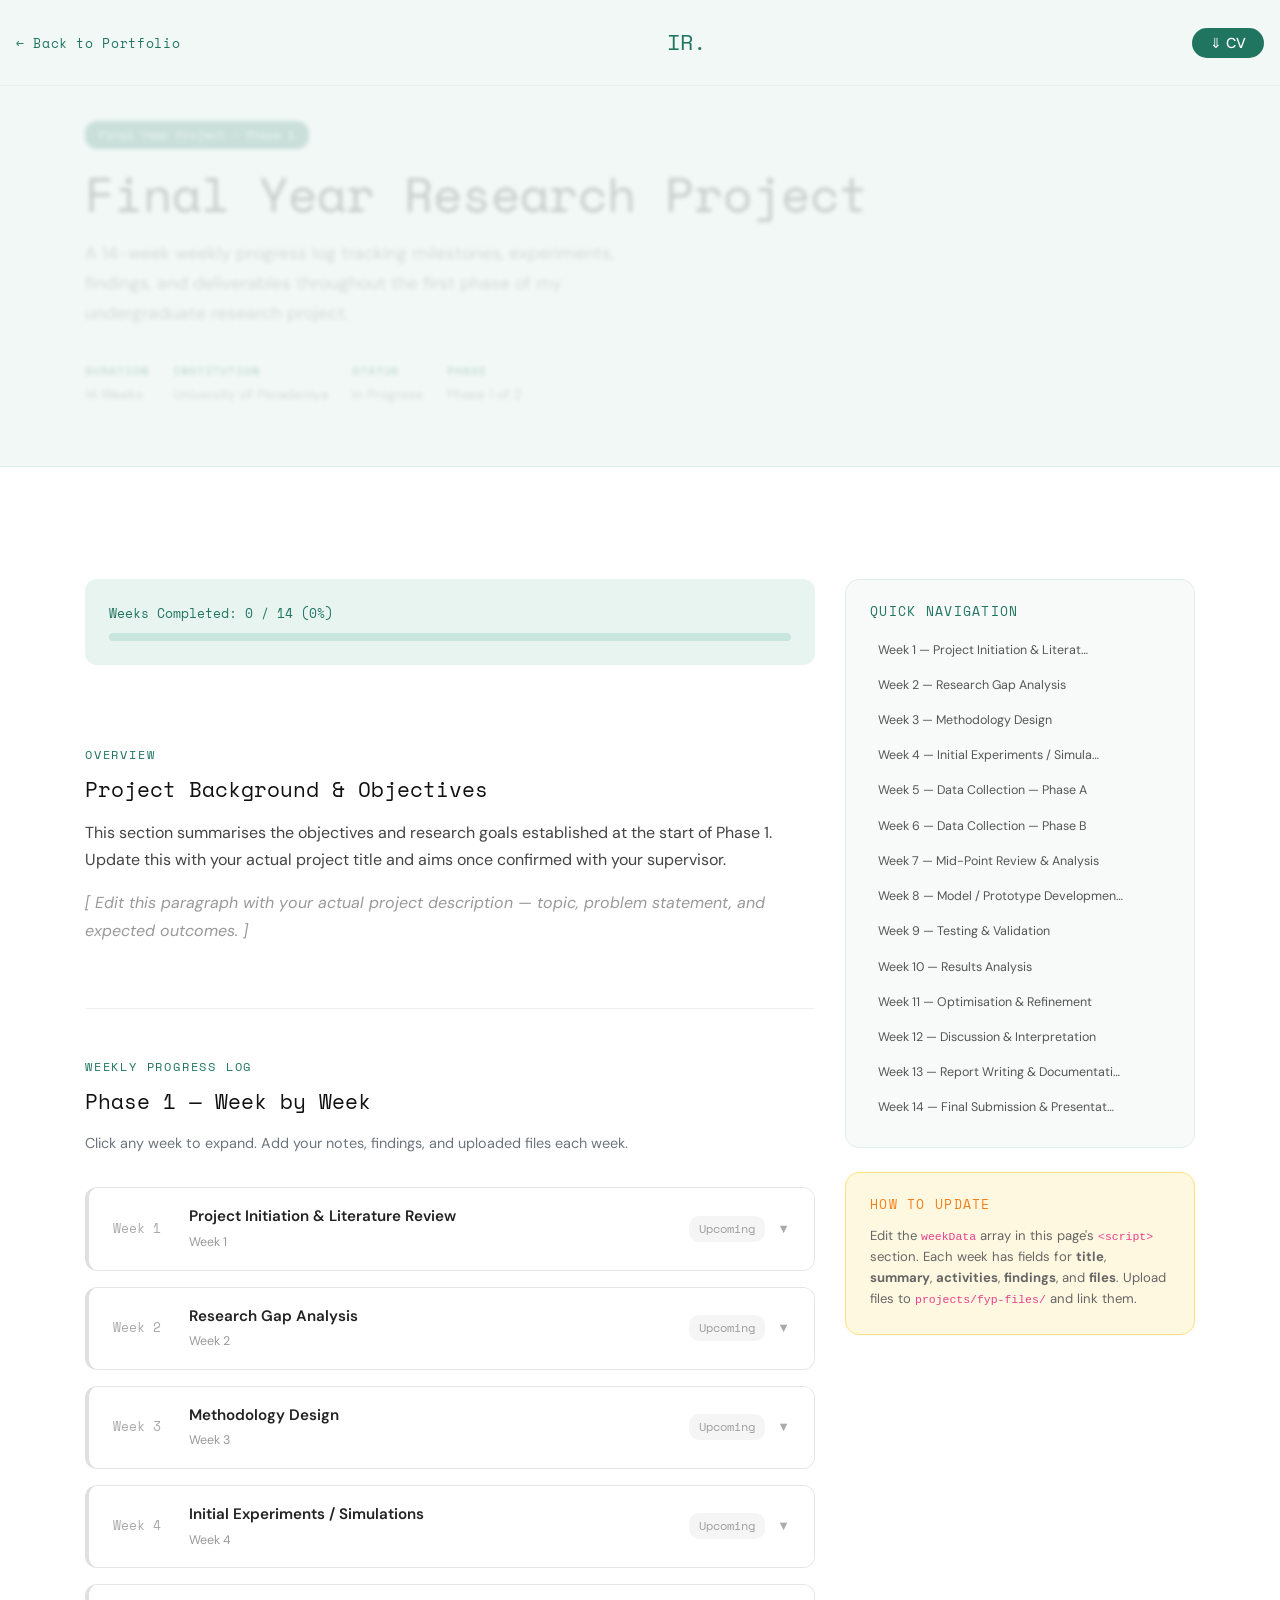
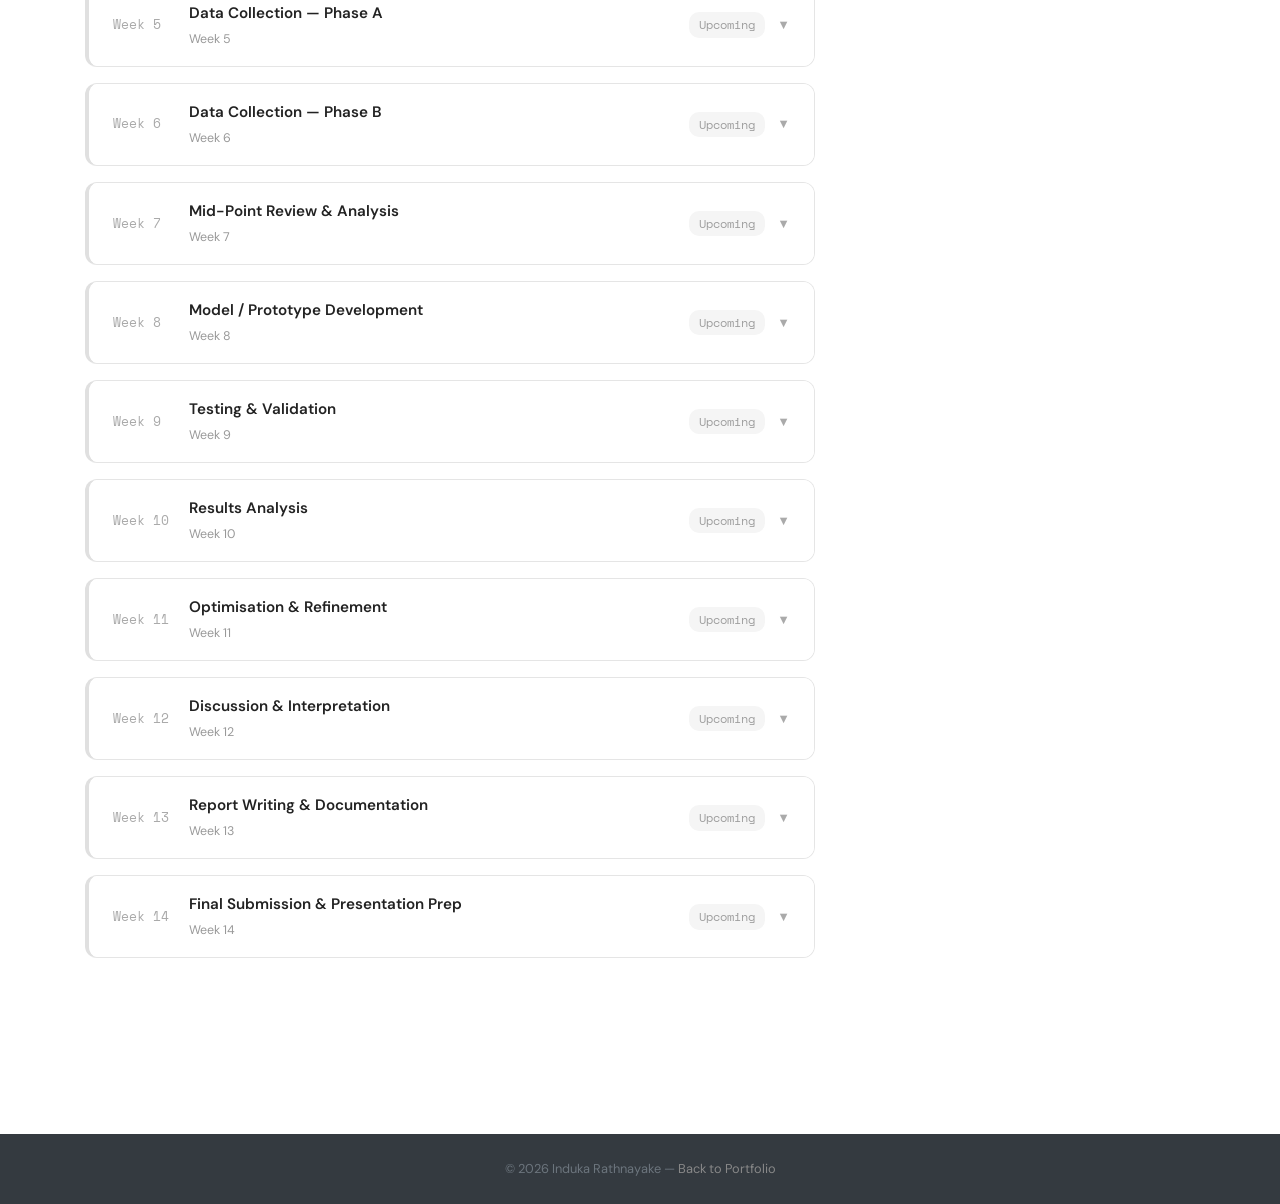
==== commit 208d8006: "Update tile image" ====
--- a/projects/final-year-project.html
+++ b/projects/final-year-project.html
@@ -32,7 +32,8 @@
   </header>
 
   <!-- Project Header -->
-  <div class="project-detail-header">
+  <div class="project-detail-header" style="background-image: url('../images/project-fyp.jpg'); background-size: cover; background-position: center; position: relative;">
+    <div style="position:absolute; inset:0; background:rgba(240,247,245,0.82); backdrop-filter:blur(2px);"></div>
     <div class="container">
       <span class="project-detail-badge">Final Year Project — Phase 1</span>
       <h1 class="project-detail-title">Final Year Research Project</h1>
@@ -65,7 +66,7 @@
 
           <!-- Progress Overview -->
           <div class="fyp-progress-bar-wrap">
-            <div class="fyp-progress-label" id="progressLabel">Weeks Completed: 0 / 14</div>
+            <div class="fyp-progress-label" id="progressLabel">Weeks Completed: 3 / 14</div>
             <div class="fyp-progress-bar">
               <div class="fyp-progress-fill" id="progressFill" style="width: 0%"></div>
             </div>
--- a/css/custom.css
+++ b/css/custom.css
@@ -80,10 +80,10 @@
 
 /* --- About --- */
 .about-photo-wrap {
-  background: #f0f7f5;
+  background: transparent;
   border-radius: 16px;
-  overflow: hidden;
-  padding: 2rem 2rem 0;
+  overflow: visible;
+  padding: 0;
   position: relative;
 }
 .about-photo-wrap::after {
@@ -572,3 +572,49 @@
 
 /* Callout note */
 .media-note { display: flex; align-items: flex-start; gap: 10px; padding: 12px 16px; background: #e8f5e9; border-left: 4px solid #207561; border-radius: 0 8px 8px 0; margin: 10px 0; font-size: 0.88rem; color: #2e4a3a; line-height: 1.6; }
+
+/* ABOUT SLIDER */
+.about-slider {
+  position: relative;
+  width: 100%;
+  aspect-ratio: 1 / 1;
+  transition: aspect-ratio 0.9s ease;
+  overflow: hidden;
+  border-radius: 12px;
+  background: #e0eee9;
+}
+.about-slider.slide-5-active {
+  aspect-ratio: 4 / 3;
+}
+.about-slide {
+  position: absolute;
+  inset: 0;
+  background-size: cover;
+  background-position: center center;
+  opacity: 0;
+  transform: scale(1.06);
+  transition: opacity 0.9s cubic-bezier(0.4,0,0.2,1), transform 0.9s cubic-bezier(0.4,0,0.2,1);
+  will-change: opacity, transform;
+}
+.about-slide.active { opacity: 1; transform: scale(1); z-index: 1; }
+.about-slide.leaving { opacity: 0; transform: scale(0.96); z-index: 0; }
+.about-slider::after {
+  content: '';
+  position: absolute;
+  bottom: 0; left: 0; right: 0;
+  height: 80px;
+  background: linear-gradient(to top, rgba(0,0,0,0.35), transparent);
+  z-index: 2;
+  pointer-events: none;
+  border-radius: 0 0 12px 12px;
+}
+.slider-dots { position: absolute; bottom: 14px; left: 50%; transform: translateX(-50%); display: flex; gap: 7px; z-index: 3; }
+.slider-dot { width: 7px; height: 7px; border-radius: 50%; background: rgba(255,255,255,0.45); border: none; cursor: pointer; transition: background 0.3s, transform 0.3s; padding: 0; }
+.slider-dot.active { background: #fff; transform: scale(1.35); }
+.slider-arrow { position: absolute; top: 50%; transform: translateY(-50%); z-index: 3; background: rgba(255,255,255,0.18); backdrop-filter: blur(6px); border: 1px solid rgba(255,255,255,0.3); color: #fff; width: 36px; height: 36px; border-radius: 50%; font-size: 1.4rem; cursor: pointer; display: flex; align-items: center; justify-content: center; transition: background 0.2s; padding: 0; }
+.slider-arrow:hover { background: rgba(32,117,97,0.7); }
+.slider-prev { left: 10px; }
+.slider-next { right: 10px; }
+.slider-progress { position: absolute; top: 0; left: 0; height: 3px; background: #4ecca3; z-index: 3; border-radius: 0 2px 2px 0; }
+
+
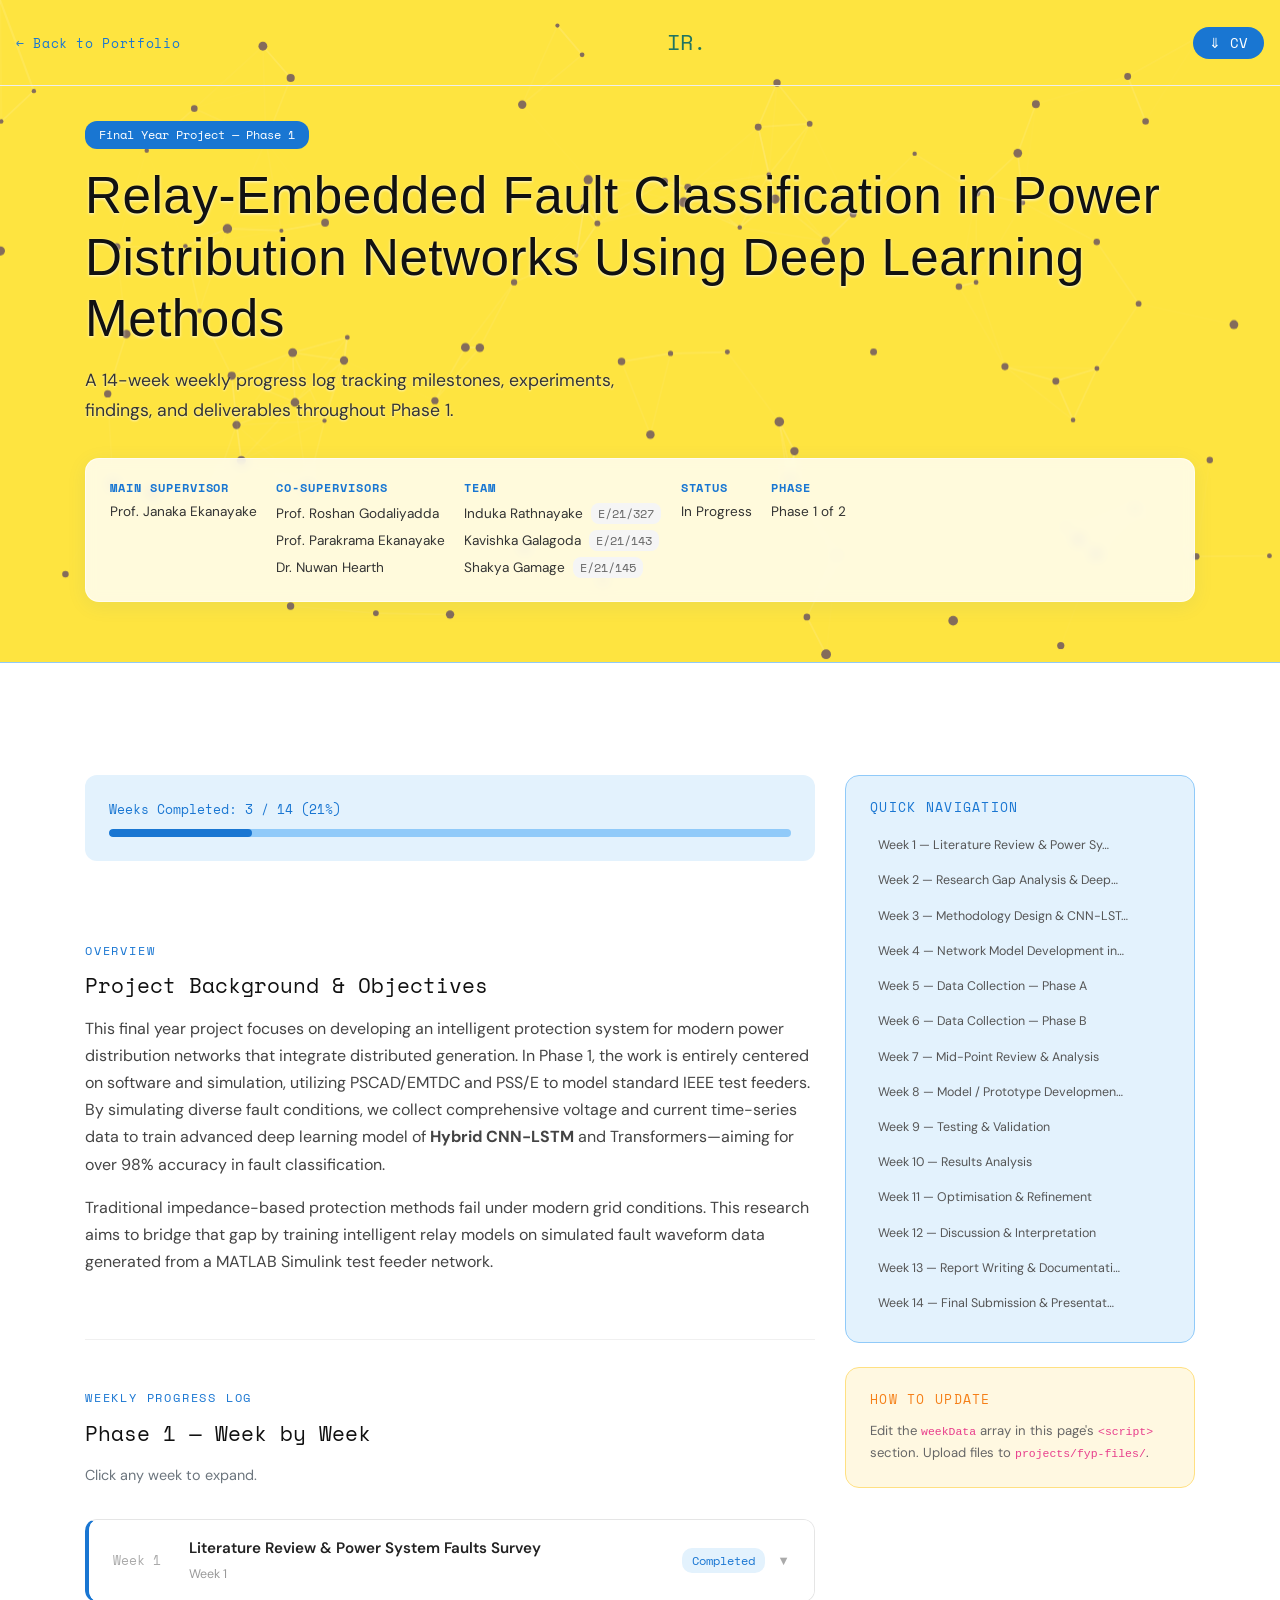
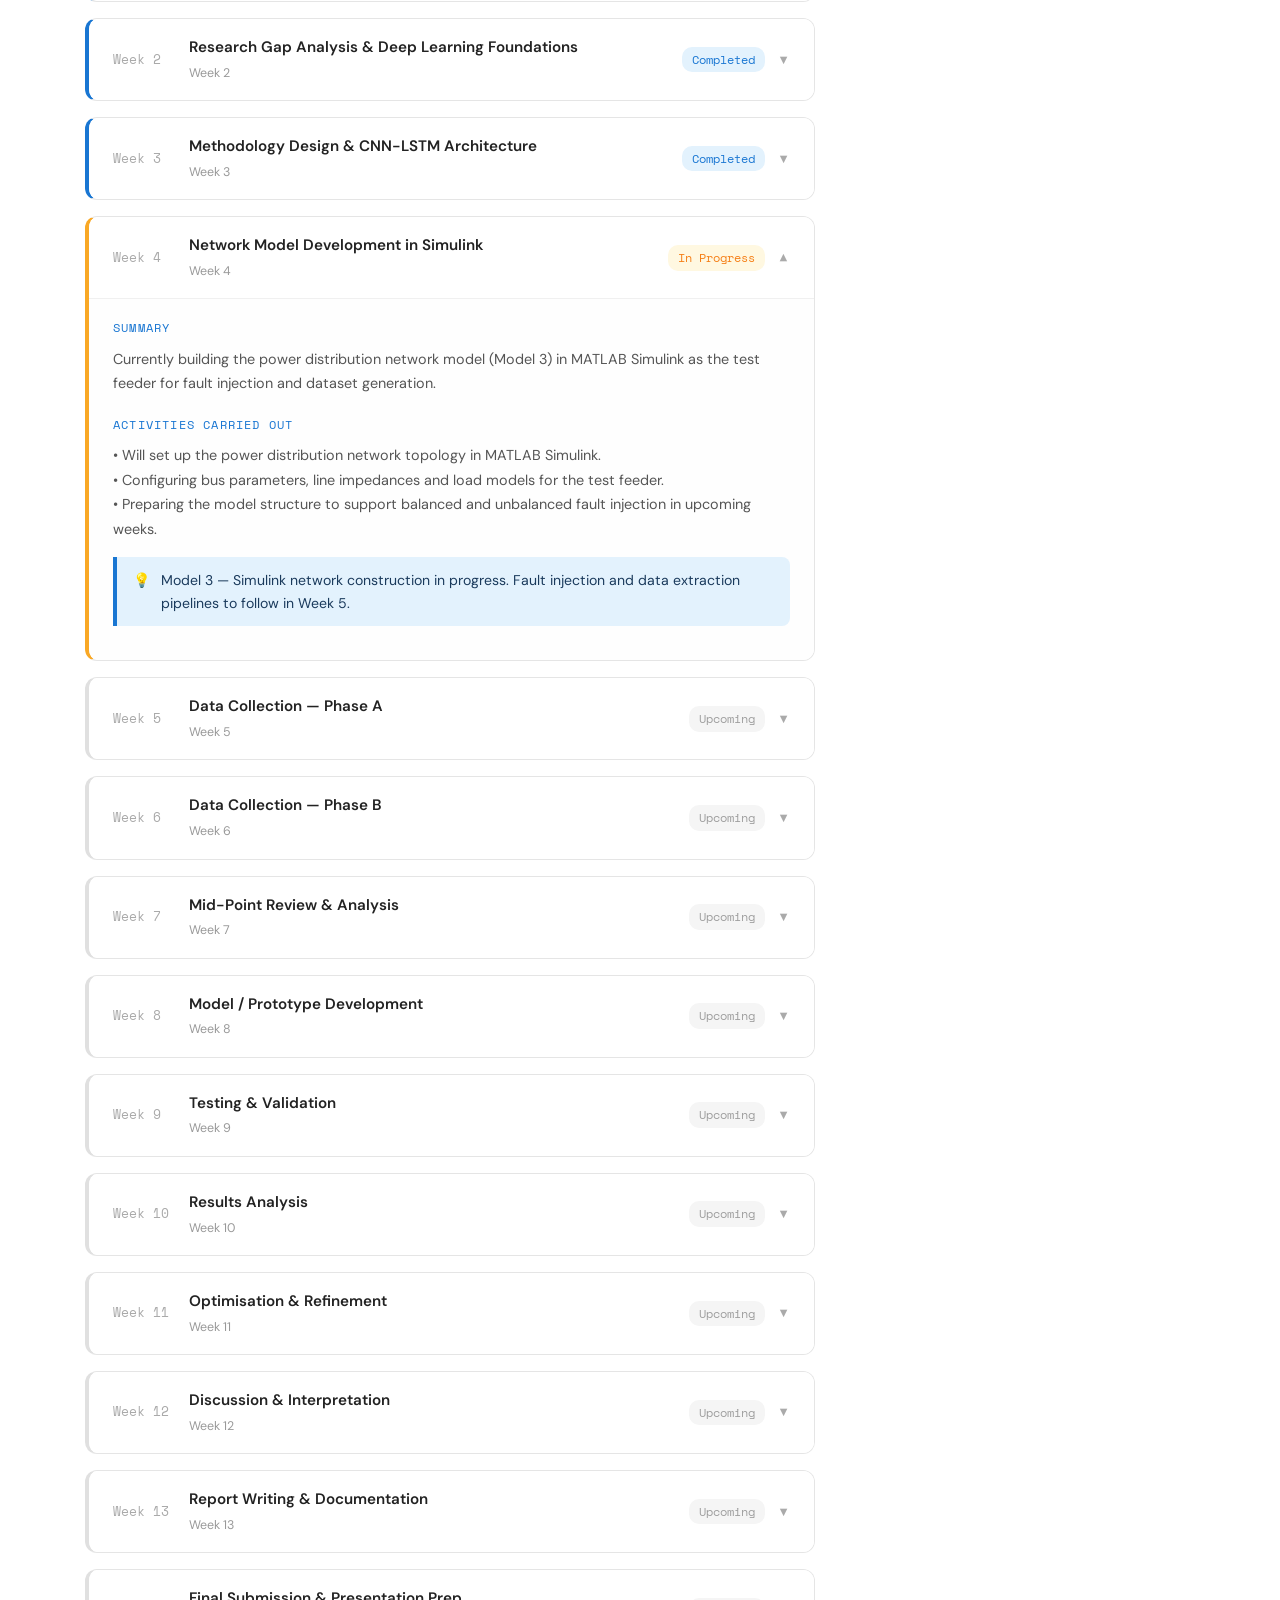
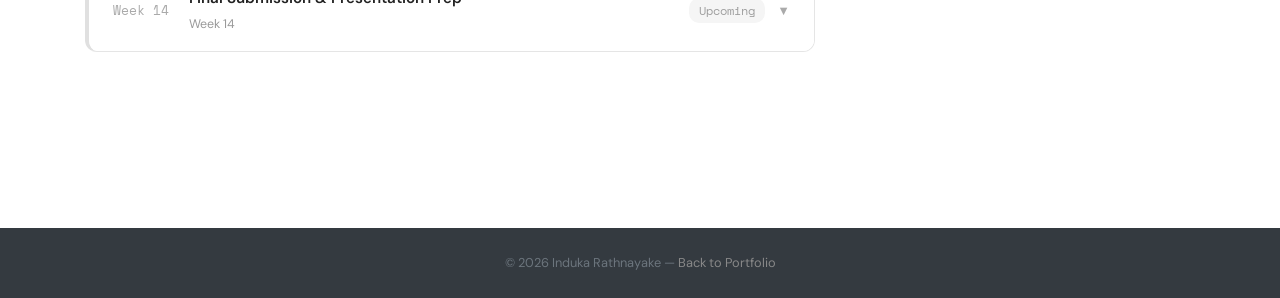
==== commit 908092fa: "Update final-year-project.html" ====
--- a/projects/final-year-project.html
+++ b/projects/final-year-project.html
@@ -10,129 +10,129 @@
   <link rel="stylesheet" href="../css/aos.css">
   <link rel="stylesheet" href="../css/style.css">
   <link rel="stylesheet" href="../css/custom.css">
+  <style>
+    #fyp-particles {
+      position: absolute;
+      inset: 0;
+      width: 100%;
+      height: 100%;
+      z-index: 0;
+    }
+    #fyp-particles .pg-canvas {
+      position: absolute;
+      inset: 0;
+    }
+  </style>
+
+  <style>
+    .active-chip { background:#fff8e1 !important; color:#f57f17 !important; font-weight:600; }
+    .week-card.week-current { border-left:4px solid #f9a825; }
+    .status-current { background:#fff8e1; color:#f57f17; }
+    .media-paper-view { display:flex; align-items:flex-start; gap:12px; padding:12px 16px; background:#fff8e1; border:1px solid #ffe082; border-radius:10px; margin:10px 0; }
+    .media-paper-view .mpv-icon { font-size:1.3rem; margin-top:2px; flex-shrink:0; }
+    .media-paper-view .mpv-title { font-weight:600; color:#333; font-size:0.9rem; line-height:1.5; }
+    .media-paper-view .mpv-label { font-size:0.72rem; color:#aaa; font-style:italic; margin-top:3px; font-family:'Space Mono',monospace; }
+  </style>
 </head>
 <body>
 <div class="site-wrap">
 
-  <!-- Minimal Navbar -->
   <header class="site-navbar py-4 js-sticky-header" role="banner" style="border-bottom:1px solid #eee;">
     <div class="container-fluid">
       <div class="row align-items-center justify-content-between px-3">
-        <div>
-          <a href="../index.html" class="back-link">&larr; Back to Portfolio</a>
-        </div>
-        <div>
-          <h1 class="m-0 site-logo"><a href="../index.html" style="font-size:1.4rem;">IR.</a></h1>
-        </div>
-        <div>
-          <a href="../cv/Induka_Rathnayake_CV.pdf" download class="nav-cv-btn" style="font-size:0.85rem; padding:6px 16px; border-radius:20px; background:#207561; color:#fff; text-decoration:none;">&#8659; CV</a>
-        </div>
+        <div><a href="../index.html" class="back-link">&larr; Back to Portfolio</a></div>
+        <div><h1 class="m-0 site-logo"><a href="../index.html" style="font-size:1.4rem;">IR.</a></h1></div>
+        <div><a href="#" onclick="showCVMsg(event)" style="font-size:0.85rem;padding:6px 16px;border-radius:20px;background:#1976d2;color:#fff;text-decoration:none;font-family:'Space Mono',monospace;">&#8659; CV</a></div>
       </div>
     </div>
   </header>
 
-  <!-- Project Header -->
-  <div class="project-detail-header" style="background-image: url('../images/project-fyp.jpg'); background-size: cover; background-position: center; position: relative;">
-    <div style="position:absolute; inset:0; background:rgba(240,247,245,0.82); backdrop-filter:blur(2px);"></div>
-    <div class="container">
+  <div class="project-detail-header" style="position:relative; background:#0a1628; backdrop-filter:none; filter:none;">
+    <div id="fyp-particles"></div>
+    <div class="container" style="position:relative;z-index:2;">
       <span class="project-detail-badge">Final Year Project — Phase 1</span>
-      <h1 class="project-detail-title">Final Year Research Project</h1>
-      <p class="project-detail-subtitle">
-        A 14-week weekly progress log tracking milestones, experiments, findings, 
-        and deliverables throughout the first phase of my undergraduate research project.
-      </p>
-      <div class="project-detail-meta">
+      <h1 class="project-detail-title" style="font-family:'Barlow Condensed',sans-serif; font-weight:400; font-size:clamp(1.6rem,4vw,3.2rem); letter-spacing:0.01em; line-height:1.2;">Relay-Embedded Fault Classification in Power Distribution Networks Using Deep Learning Methods</h1>
+      <p class="project-detail-subtitle">A 14-week weekly progress log tracking milestones, experiments, findings, and deliverables throughout Phase 1.</p>
+      <div class="project-detail-meta" style="background:rgba(255,255,255,0.82); backdrop-filter:blur(6px); border-radius:14px; padding:1.2rem 1.5rem; margin-top:2rem; display:flex; flex-wrap:wrap; gap:1.2rem; border:1px solid rgba(255,255,255,0.6); box-shadow:0 4px 20px rgba(25,118,210,0.08); width:100%; box-sizing:border-box;">
+
+
         <div class="detail-meta-item">
-          <strong>Duration</strong>14 Weeks
-        </div>
+          <strong>Main Supervisor</strong>
+          Prof. Janaka Ekanayake
+        </div>
+
         <div class="detail-meta-item">
-          <strong>Institution</strong>University of Peradeniya
-        </div>
+          <strong>Co-Supervisors</strong>
+          <span style="display:block; line-height:2;">
+            Prof. Roshan Godaliyadda<br>
+            Prof. Parakrama Ekanayake<br>
+            Dr. Nuwan Hearth
+          </span>
+        </div>
+
+        <div class="detail-meta-item">
+          <strong>Team</strong>
+          <span style="display:block; line-height:2;">
+            Induka Rathnayake <span style="font-family:'Space Mono',monospace; font-size:0.78rem; background:#f5f5f5; color:#666; padding:1px 7px; border-radius:8px; margin-left:4px;">E/21/327</span><br>
+            Kavishka Galagoda <span style="font-family:'Space Mono',monospace; font-size:0.78rem; background:#f5f5f5; color:#666; padding:1px 7px; border-radius:8px; margin-left:4px;">E/21/143</span><br>
+            Shakya Gamage <span style="font-family:'Space Mono',monospace; font-size:0.78rem; background:#f5f5f5; color:#666; padding:1px 7px; border-radius:8px; margin-left:4px;">E/21/145</span>
+          </span>
+        </div>
+
         <div class="detail-meta-item">
           <strong>Status</strong>In Progress
         </div>
+
         <div class="detail-meta-item">
           <strong>Phase</strong>Phase 1 of 2
         </div>
+
       </div>
     </div>
   </div>
 
-  <!-- Content -->
   <div class="site-section">
     <div class="container">
       <div class="row">
         <div class="col-lg-8">
-
-          <!-- Progress Overview -->
           <div class="fyp-progress-bar-wrap">
-            <div class="fyp-progress-label" id="progressLabel">Weeks Completed: 3 / 14</div>
-            <div class="fyp-progress-bar">
-              <div class="fyp-progress-fill" id="progressFill" style="width: 0%"></div>
-            </div>
+            <div class="fyp-progress-label" id="progressLabel">Weeks Completed: 0 / 14</div>
+            <div class="fyp-progress-bar"><div class="fyp-progress-fill" id="progressFill" style="width:0%"></div></div>
           </div>
-
-          <!-- Project Overview -->
           <div class="project-section">
             <p class="project-section-label">Overview</p>
             <h3>Project Background &amp; Objectives</h3>
-            <p>
-              This section summarises the objectives and research goals established at the 
-              start of Phase 1. Update this with your actual project title and aims once confirmed 
-              with your supervisor.
-            </p>
-            <p>
-              <em style="color:#999;">[ Edit this paragraph with your actual project description — topic, problem statement, and expected outcomes. ]</em>
-            </p>
+            <p>This final year project focuses on developing an intelligent protection system for modern power distribution networks that integrate distributed generation. In Phase 1, the work is entirely centered on software and simulation, utilizing PSCAD/EMTDC and PSS/E to model standard IEEE test feeders. By simulating diverse fault conditions, we collect comprehensive voltage and current time-series data to train advanced deep learning model of <strong>Hybrid CNN-LSTM</strong> and Transformers—aiming for over 98% accuracy in fault classification.</p>
+            <p>Traditional impedance-based protection methods fail under modern grid conditions. This research aims to bridge that gap by training intelligent relay models on simulated fault waveform data generated from a MATLAB Simulink test feeder network.</p>
           </div>
-
-          <!-- 14-Week Log -->
           <div class="project-section">
             <p class="project-section-label">Weekly Progress Log</p>
             <h3>Phase 1 — Week by Week</h3>
-            <p class="text-muted" style="font-size:0.9rem;">Click any week to expand. Add your notes, findings, and uploaded files each week.</p>
-
-            <div class="weeks-container" id="weeksContainer">
-              <!-- Weeks are rendered by JS below -->
+            <p class="text-muted" style="font-size:0.9rem;">Click any week to expand.</p>
+            <div class="weeks-container" id="weeksContainer"></div>
+          </div>
+        </div>
+        <div class="col-lg-4 mt-5 mt-lg-0">
+          <div style="position:sticky;top:100px;">
+            <div style="background:#e3f2fd;border-radius:14px;padding:1.5rem;border:1px solid #90caf9;margin-bottom:1.5rem;">
+              <h6 style="font-family:'Space Mono',monospace;font-size:0.8rem;color:#1976d2;text-transform:uppercase;letter-spacing:0.1em;margin-bottom:1rem;">Quick Navigation</h6>
+              <div id="quickNav" style="display:flex;flex-direction:column;gap:6px;"></div>
             </div>
-          </div>
-
-        </div>
-
-        <!-- Sidebar -->
-        <div class="col-lg-4 mt-5 mt-lg-0">
-          <div style="position: sticky; top: 100px;">
-
-            <div style="background:#f8faf9; border-radius:14px; padding:1.5rem; border:1px solid #e0eee9; margin-bottom:1.5rem;">
-              <h6 style="font-family:'Space Mono',monospace; font-size:0.8rem; color:#207561; text-transform:uppercase; letter-spacing:0.1em; margin-bottom:1rem;">Quick Navigation</h6>
-              <div id="quickNav" style="display:flex; flex-direction:column; gap:6px;">
-                <!-- populated by JS -->
-              </div>
+            <div style="background:#fff8e1;border-radius:14px;padding:1.5rem;border:1px solid #ffe082;">
+              <h6 style="font-family:'Space Mono',monospace;font-size:0.8rem;color:#f57f17;text-transform:uppercase;letter-spacing:0.1em;margin-bottom:0.8rem;">How to Update</h6>
+              <p style="font-size:0.82rem;color:#666;line-height:1.6;margin:0;">Edit the <code>weekData</code> array in this page's <code>&lt;script&gt;</code> section. Upload files to <code>projects/fyp-files/</code>.</p>
             </div>
-
-            <div style="background:#fff8e1; border-radius:14px; padding:1.5rem; border:1px solid #ffe082;">
-              <h6 style="font-family:'Space Mono',monospace; font-size:0.8rem; color:#f57f17; text-transform:uppercase; letter-spacing:0.1em; margin-bottom:0.8rem;">How to Update</h6>
-              <p style="font-size:0.82rem; color:#666; line-height:1.6; margin:0;">
-                Edit the <code>weekData</code> array in this page's <code>&lt;script&gt;</code> section. 
-                Each week has fields for <strong>title</strong>, <strong>summary</strong>, 
-                <strong>activities</strong>, <strong>findings</strong>, and <strong>files</strong>.
-                Upload files to <code>projects/fyp-files/</code> and link them.
-              </p>
-            </div>
-
           </div>
         </div>
       </div>
     </div>
   </div>
 
-  <!-- Footer -->
   <footer class="site-section bg-dark py-4">
     <div class="container text-center">
       <p class="text-muted small mb-0">&copy; <script>document.write(new Date().getFullYear());</script> Induka Rathnayake &mdash; <a href="../index.html" style="color:#888;">Back to Portfolio</a></p>
     </div>
   </footer>
-
 </div>
 
 <script src="../js/jquery-3.3.1.min.js"></script>
@@ -141,193 +141,91 @@
 <script src="../js/bootstrap.min.js"></script>
 <script src="../js/aos.js"></script>
 <script src="../js/jquery.sticky.js"></script>
-
 <script>
 // ============================================================
-//  EDIT YOUR WEEKLY DATA HERE
+//  WEEKLY DATA — edit here each week
 //
-//  FIELDS:
-//  week       : week number (1–14)
-//  title      : short title shown in the header
-//  date       : actual date range  e.g. "Jan 15 – Jan 22, 2025"
-//  status     : "completed" | "current" | "upcoming"
-//  summary    : what you achieved this week (plain text, use \n for new lines)
-//  activities : tasks you carried out
-//  findings   : key results or observations
-//
-//  MEDIA ARRAY — add any mix of these item types:
-//
-//  PDF / document download:
-//    { type:"file",    name:"Week 1 Report",      url:"fyp-files/week1-report.pdf" }
-//
-//  Photo, graph, figure (put images in projects/fyp-files/):
-//    { type:"image",   caption:"Circuit diagram",  url:"fyp-files/circuit.jpg" }
-//
-//  YouTube video embed (just the video ID from the URL):
-//    { type:"youtube", title:"Demo video",          id:"dQw4w9WgXcQ" }
-//    (from https://youtube.com/watch?v=dQw4w9WgXcQ  →  id is  dQw4w9WgXcQ)
-//
-//  Audio recording (MP3/WAV in projects/fyp-files/):
-//    { type:"audio",   name:"Signal recording",    url:"fyp-files/signal.mp3" }
-//
-//  Research paper / link:
-//    { type:"paper",   title:"Paper title",        authors:"Smith et al., 2023",  url:"https://..." }
-//
-//  Bar or line chart (data you type directly here, no image needed):
-//    { type:"graph",   title:"Efficiency vs Load", labels:["10%","20%","30%","40%"], values:[72,81,89,85], color:"#207561" }
-//
-//  Highlighted note / callout:
-//    { type:"note",    text:"Supervisor approved methodology on Wed." }
-//
-//  Any external link:
-//    { type:"link",    name:"MATLAB Simulation Files", url:"https://github.com/..." }
-//
+//  MEDIA TYPES AVAILABLE:
+//  { type:"image-view",  caption:"...",  url:"fyp-files/img.jpg" }   ← shows image, no download
+//  { type:"youtube",     title:"...",    id:"YOUTUBE_ID" }            ← embedded player
+//  { type:"audio-view",  name:"...",     url:"fyp-files/audio.mp3" } ← audio player, no download
+//  { type:"paper-view",  title:"..." }                                ← paper name only, no link
+//  { type:"note",        text:"..." }                                 ← callout box
+//  { type:"graph",       title:"...", labels:[...], values:[...], color:"#1976d2", chartType:"bar" }
+//  { type:"file",        name:"...",     url:"fyp-files/file.pdf" }   ← downloadable file
 // ============================================================
 var weekData = [
   {
     week: 1,
-    title: "Project Initiation & Literature Review",
+    title: "Literature Review & Power System Faults Survey",
     date: "Week 1",
-    status: "upcoming",
-    summary: "",
-    activities: "",
+    status: "completed",
+    summary: "Conducted an initial survey on power system faults and initiated the literature review focusing on traditional power engineering principles.",
+    activities: "• Conducted a comprehensive survey on standard power system faults, analyzing short-circuit faults, system behaviors, and calculation of voltage and reactive power.\n• Reviewed foundational academic materials, heavily utilizing the EE354: Power Engineering lecture notes.\n• Extensively referenced Electric Power Systems by J.B. Ekanayake and G. Strbac to understand core principles of system analysis and fault calculations.",
     findings: "",
-    media: []
+    media: [
+      { type: "paper-view", title: "Machine Learning Embedded in Distribution Network Relays to Classify and Locate Faults" }
+    ]
   },
   {
     week: 2,
-    title: "Research Gap Analysis",
+    title: "Research Gap Analysis & Deep Learning Foundations",
     date: "Week 2",
-    status: "upcoming",
-    summary: "",
-    activities: "",
+    status: "completed",
+    summary: "Finalized the 14-week project timeline, explored deep learning architectures for feature extraction, and began developing a personal portfolio website.",
+    activities: "• Finalized the comprehensive 14-week project plan, dividing workload across network modelling, fault injection, data preprocessing, and model training for the three group members.\n• Reviewed Power System Analysis by Hadi Saadat to deepen understanding of fault analysis mechanisms.\n• Started development on personal portfolio website to document project progress.\n• Studied foundational deep learning architectures for time-series data and surveyed DL models.",
     findings: "",
-    media: []
+    media: [
+      { type: "image-view", caption: "Project Timeline",                                           url: "fyp-files/week2-timeline.jpg" },
+      { type: "youtube",    title: "3Blue1Brown — But what is a neural network?",                  id: "q6kJ71tEYqM" },
+      { type: "youtube",    title: "StatQuest — Recurrent Neural Networks (RNNs)",                 id: "jmmW0F0biz0" },
+      { type: "youtube",    title: "What are Convolutional Neural Networks (CNNs)?",               id: "QzY57FaENXg" },
+      { type: "youtube",    title: "What is LSTM (Long Short Term Memory)?",                      id: "b61DPVFX03I" },
+      { type: "youtube",    title: "Neural Network Python Tutorial: ARIMA to LSTM-CNN Hybrid",    id: "4mBm9p7HcII" }
+    ]
   },
   {
     week: 3,
-    title: "Methodology Design",
+    title: "Methodology Design & CNN-LSTM Architecture",
     date: "Week 3",
-    status: "upcoming",
-    summary: "",
-    activities: "",
+    status: "completed",
+    summary: "Finalized the hybrid deep learning methodology, reviewed core research papers and consulted with Smart Grid Lab research assistants regarding the simulation approach.",
+    activities: "• Conducted in-depth review of recent literature confirming that traditional impedance methods fail under high DER penetration.\n• Analyzed an empirical study demonstrating a Hybrid CNN-LSTM model's effectiveness, noting the use of Transfer Learning to overcome data scarcity.\n• Methodology Finalization: Concluded to perform Deep Learning analysis utilizing a CNN-LSTM hybrid method. The CNN will act as a spatial encoder; LSTM handles temporal decoding of fault waveforms.\n• Simulation Strategy: Decided to first use MATLAB Simulink to create the test feeder network model. Three-phase balanced and unbalanced faults will be implemented and tested to generate datasets.\n• Held a methodology discussion with research assistants in the Smart Grid Lab, including Sahan Siriwardena, to validate simulation approach and data extraction pipelines.",
     findings: "",
-    media: []
+    media: [
+      { type: "audio-view", name: "Smart Grid Lab RA Discussion Recording",                                                          url: "fyp-files/week3-lab-discussion.mp3" },
+      { type: "paper-view", title: "New data-driven approach to bridging power system protection gaps with deep learning" },
+      { type: "paper-view", title: "Deep Learning for Short-Circuit Fault Diagnostics in Power Distribution Grids: A Comprehensive Review" }
+    ]
   },
+
   {
     week: 4,
-    title: "Initial Experiments / Simulations",
+    title: "Network Model Development in Simulink",
     date: "Week 4",
-    status: "upcoming",
-    summary: "",
-    activities: "",
+    status: "current",
+    summary: "Currently building the power distribution network model (Model 3) in MATLAB Simulink as the test feeder for fault injection and dataset generation.",
+    activities: "• Will set up the power distribution network topology in MATLAB Simulink.\n• Configuring bus parameters, line impedances and load models for the test feeder.\n• Preparing the model structure to support balanced and unbalanced fault injection in upcoming weeks.",
     findings: "",
-    media: []
+    media: [
+      { type: "note", text: "Model 3 — Simulink network construction in progress. Fault injection and data extraction pipelines to follow in Week 5." }
+    ]
   },
-  {
-    week: 5,
-    title: "Data Collection — Phase A",
-    date: "Week 5",
-    status: "upcoming",
-    summary: "",
-    activities: "",
-    findings: "",
-    media: []
-  },
-  {
-    week: 6,
-    title: "Data Collection — Phase B",
-    date: "Week 6",
-    status: "upcoming",
-    summary: "",
-    activities: "",
-    findings: "",
-    media: []
-  },
-  {
-    week: 7,
-    title: "Mid-Point Review & Analysis",
-    date: "Week 7",
-    status: "upcoming",
-    summary: "",
-    activities: "",
-    findings: "",
-    media: []
-  },
-  {
-    week: 8,
-    title: "Model / Prototype Development",
-    date: "Week 8",
-    status: "upcoming",
-    summary: "",
-    activities: "",
-    findings: "",
-    media: []
-  },
-  {
-    week: 9,
-    title: "Testing & Validation",
-    date: "Week 9",
-    status: "upcoming",
-    summary: "",
-    activities: "",
-    findings: "",
-    media: []
-  },
-  {
-    week: 10,
-    title: "Results Analysis",
-    date: "Week 10",
-    status: "upcoming",
-    summary: "",
-    activities: "",
-    findings: "",
-    media: []
-  },
-  {
-    week: 11,
-    title: "Optimisation & Refinement",
-    date: "Week 11",
-    status: "upcoming",
-    summary: "",
-    activities: "",
-    findings: "",
-    media: []
-  },
-  {
-    week: 12,
-    title: "Discussion & Interpretation",
-    date: "Week 12",
-    status: "upcoming",
-    summary: "",
-    activities: "",
-    findings: "",
-    media: []
-  },
-  {
-    week: 13,
-    title: "Report Writing & Documentation",
-    date: "Week 13",
-    status: "upcoming",
-    summary: "",
-    activities: "",
-    findings: "",
-    media: []
-  },
-  {
-    week: 14,
-    title: "Final Submission & Presentation Prep",
-    date: "Week 14",
-    status: "upcoming",
-    summary: "",
-    activities: "",
-    findings: "",
-    media: []
-  }
+
+  { week: 5,  title: "Data Collection — Phase A",            date: "Week 5",  status: "upcoming", summary: "", activities: "", findings: "", media: [] },
+  { week: 6,  title: "Data Collection — Phase B",            date: "Week 6",  status: "upcoming", summary: "", activities: "", findings: "", media: [] },
+  { week: 7,  title: "Mid-Point Review & Analysis",          date: "Week 7",  status: "upcoming", summary: "", activities: "", findings: "", media: [] },
+  { week: 8,  title: "Model / Prototype Development",        date: "Week 8",  status: "upcoming", summary: "", activities: "", findings: "", media: [] },
+  { week: 9,  title: "Testing & Validation",                 date: "Week 9",  status: "upcoming", summary: "", activities: "", findings: "", media: [] },
+  { week: 10, title: "Results Analysis",                     date: "Week 10", status: "upcoming", summary: "", activities: "", findings: "", media: [] },
+  { week: 11, title: "Optimisation & Refinement",            date: "Week 11", status: "upcoming", summary: "", activities: "", findings: "", media: [] },
+  { week: 12, title: "Discussion & Interpretation",          date: "Week 12", status: "upcoming", summary: "", activities: "", findings: "", media: [] },
+  { week: 13, title: "Report Writing & Documentation",       date: "Week 13", status: "upcoming", summary: "", activities: "", findings: "", media: [] },
+  { week: 14, title: "Final Submission & Presentation Prep", date: "Week 14", status: "upcoming", summary: "", activities: "", findings: "", media: [] }
 ];
 
 // ============================================================
-//  RENDER ENGINE — no need to edit below this line
+//  RENDER ENGINE
 // ============================================================
 (function() {
   var container = document.getElementById('weeksContainer');
@@ -336,19 +234,10 @@
 
   weekData.forEach(function(w) {
     if (w.status === 'completed') completed++;
-
-    // support old "files" field transparently
     var media = w.media || [];
-    if (w.files && w.files.length) {
-      w.files.forEach(function(f){ media.push({ type:'file', name:f.name, url:f.url }); });
-    }
-
-    var statusLabel = w.status === 'completed' ? 'Completed'
-                    : w.status === 'current'   ? 'In Progress'
-                    : 'Upcoming';
-    var statusClass = w.status === 'completed' ? 'status-done'
-                    : w.status === 'current'   ? 'status-current'
-                    : 'status-upcoming';
+
+    var statusLabel = w.status === 'completed' ? 'Completed' : w.status === 'current' ? 'In Progress' : 'Upcoming';
+    var statusClass = w.status === 'completed' ? 'status-done' : w.status === 'current' ? 'status-current' : 'status-upcoming';
     var cardClass   = 'week-' + w.status;
 
     var bodyHTML = '';
@@ -357,58 +246,37 @@
     if (w.status === 'upcoming' && !hasContent) {
       bodyHTML = '<p class="week-empty-msg">Content will be added when this week begins.</p>';
     } else {
-      if (w.summary)    bodyHTML += '<p class="week-section-title">Summary</p><p class="week-content-text">'    + escHtml(w.summary)    + '</p>';
+      if (w.summary)    bodyHTML += '<p class="week-section-title">Summary</p><p class="week-content-text">' + escHtml(w.summary) + '</p>';
       if (w.activities) bodyHTML += '<p class="week-section-title">Activities Carried Out</p><p class="week-content-text">' + escHtml(w.activities) + '</p>';
-      if (w.findings)   bodyHTML += '<p class="week-section-title">Key Findings / Results</p><p class="week-content-text">' + escHtml(w.findings)   + '</p>';
-
-      if (media.length > 0) {
-        media.forEach(function(m, idx) {
-          switch (m.type) {
-
-            case 'file':
-              bodyHTML += '<div class="media-file"><span>&#128196;</span> <a href="' + m.url + '" target="_blank">' + escHtml(m.name) + '</a></div>';
-              break;
-
-            case 'image':
-              bodyHTML += '<div class="media-image-wrap"><img src="' + m.url + '" alt="' + escHtml(m.caption||'') + '" class="media-img" loading="lazy"><p class="media-caption">' + escHtml(m.caption||'') + '</p></div>';
-              break;
-
-            case 'youtube':
-              bodyHTML += '<div class="media-video-wrap"><p class="week-section-title">' + escHtml(m.title||'Video') + '</p>'
-                        + '<div class="media-youtube"><iframe src="https://www.youtube.com/embed/' + m.id + '" frameborder="0" allowfullscreen></iframe></div></div>';
-              break;
-
-            case 'audio':
-              bodyHTML += '<div class="media-audio-wrap"><p class="week-section-title">&#127911; ' + escHtml(m.name||'Audio Recording') + '</p>'
-                        + '<audio controls class="media-audio"><source src="' + m.url + '">Your browser does not support audio.</audio></div>';
-              break;
-
-            case 'paper':
-              bodyHTML += '<div class="media-paper"><div class="media-paper-icon">&#128218;</div><div><a href="' + m.url + '" target="_blank" class="media-paper-title">' + escHtml(m.title) + '</a>'
-                        + (m.authors ? '<div class="media-paper-authors">' + escHtml(m.authors) + '</div>' : '') + '</div></div>';
-              break;
-
-            case 'graph':
-              var chartId = 'chart-w' + w.week + '-' + idx;
-              bodyHTML += '<div class="media-graph-wrap"><p class="week-section-title">' + escHtml(m.title||'Chart') + '</p>'
-                        + '<canvas id="' + chartId + '" height="220"></canvas></div>';
-              // schedule chart render after DOM insert
-              (function(cId, lbl, vals, clr, type){
-                window.__pendingCharts = window.__pendingCharts || [];
-                window.__pendingCharts.push({id:cId, labels:lbl, values:vals, color:clr||'#207561', chartType:type||'bar'});
-              })(chartId, m.labels||[], m.values||[], m.color, m.chartType);
-              break;
-
-            case 'note':
-              bodyHTML += '<div class="media-note"><span>&#128161;</span> ' + escHtml(m.text) + '</div>';
-              break;
-
-            case 'link':
-              bodyHTML += '<div class="media-file"><span>&#128279;</span> <a href="' + m.url + '" target="_blank">' + escHtml(m.name) + '</a></div>';
-              break;
-          }
-        });
-      }
+      if (w.findings)   bodyHTML += '<p class="week-section-title">Key Findings / Results</p><p class="week-content-text">' + escHtml(w.findings) + '</p>';
+
+      media.forEach(function(m, idx) {
+        switch (m.type) {
+          case 'image-view':
+            bodyHTML += '<div class="media-image-wrap"><img src="' + m.url + '" alt="' + escHtml(m.caption||'') + '" class="media-img" loading="lazy"><p class="media-caption">' + escHtml(m.caption||'') + '</p></div>';
+            break;
+          case 'youtube':
+            bodyHTML += '<div class="media-video-wrap"><p class="week-section-title">&#9654; ' + escHtml(m.title||'Video') + '</p><div class="media-youtube"><iframe src="https://www.youtube.com/embed/' + m.id + '" frameborder="0" allowfullscreen></iframe></div></div>';
+            break;
+          case 'audio-view':
+            bodyHTML += '<div class="media-audio-wrap"><p class="week-section-title">&#127911; ' + escHtml(m.name||'Audio Recording') + '</p><audio controls controlsList="nodownload" class="media-audio"><source src="' + m.url + '">Your browser does not support audio.</audio></div>';
+            break;
+          case 'paper-view':
+            bodyHTML += '<div class="media-paper-view"><div class="mpv-icon">&#128218;</div><div><div class="mpv-title">' + escHtml(m.title) + '</div><div class="mpv-label">Research Paper — Referenced</div></div></div>';
+            break;
+          case 'note':
+            bodyHTML += '<div class="media-note"><span>&#128161;</span> ' + escHtml(m.text) + '</div>';
+            break;
+          case 'graph':
+            var chartId = 'chart-w' + w.week + '-' + idx;
+            bodyHTML += '<div class="media-graph-wrap"><p class="week-section-title">' + escHtml(m.title||'Chart') + '</p><canvas id="' + chartId + '" height="220"></canvas></div>';
+            (function(cId,lbl,vals,clr,type){ window.__pendingCharts=window.__pendingCharts||[]; window.__pendingCharts.push({id:cId,labels:lbl,values:vals,color:clr||'#1976d2',chartType:type||'bar'}); })(chartId,m.labels||[],m.values||[],m.color,m.chartType);
+            break;
+          case 'file':
+            bodyHTML += '<div class="media-file"><span>&#128196;</span> <a href="' + m.url + '" target="_blank">' + escHtml(m.name) + '</a></div>';
+            break;
+        }
+      });
 
       if (!bodyHTML) bodyHTML = '<p class="week-empty-msg">No content added yet for this week.</p>';
     }
@@ -420,25 +288,21 @@
       '<div class="week-header" onclick="toggleWeek(this)">' +
         '<div class="week-header-left">' +
           '<span class="week-number">Week ' + w.week + '</span>' +
-          '<div>' +
-            '<div class="week-title-text">' + escHtml(w.title) + '</div>' +
-            '<div class="week-date">' + escHtml(w.date) + '</div>' +
-          '</div>' +
+          '<div><div class="week-title-text">' + escHtml(w.title) + '</div><div class="week-date">' + escHtml(w.date) + '</div></div>' +
         '</div>' +
-        '<div style="display:flex; align-items:center; gap:12px;">' +
+        '<div style="display:flex;align-items:center;gap:12px;">' +
           '<span class="week-status-badge ' + statusClass + '">' + statusLabel + '</span>' +
           '<span class="week-toggle-icon">&#9660;</span>' +
         '</div>' +
       '</div>' +
       '<div class="week-body">' + bodyHTML + '</div>';
-
     container.appendChild(card);
 
     var navLink = document.createElement('a');
     navLink.href = '#week-' + w.week;
     navLink.textContent = 'Week ' + w.week + ' — ' + w.title.substring(0, 28) + (w.title.length > 28 ? '…' : '');
-    navLink.style.cssText = 'font-size:0.78rem; color:#555; text-decoration:none; padding:4px 8px; border-radius:6px; transition:background 0.15s;';
-    navLink.onmouseover = function(){ this.style.background='#f0f7f5'; this.style.color='#207561'; };
+    navLink.style.cssText = 'font-size:0.78rem;color:#555;text-decoration:none;padding:4px 8px;border-radius:6px;transition:background 0.15s;';
+    navLink.onmouseover = function(){ this.style.background='#e3f2fd'; this.style.color='#1976d2'; };
     navLink.onmouseout  = function(){ this.style.background=''; this.style.color='#555'; };
     quickNav.appendChild(navLink);
   });
@@ -448,30 +312,19 @@
   document.getElementById('progressLabel').textContent = 'Weeks Completed: ' + completed + ' / 14 (' + pct + '%)';
 
   var currentCard = document.querySelector('.week-card.week-current');
-  if (currentCard) {
-    currentCard.classList.add('open');
-    currentCard.querySelector('.week-body').classList.add('show');
-  }
-
-  // Render any pending Chart.js charts
+  if (currentCard) { currentCard.classList.add('open'); currentCard.querySelector('.week-body').classList.add('show'); }
+
   if (window.__pendingCharts && window.__pendingCharts.length) {
-    var script = document.createElement('script');
-    script.src = 'https://cdn.jsdelivr.net/npm/chart.js@4/dist/chart.umd.min.js';
-    script.onload = function() {
+    var s = document.createElement('script');
+    s.src = 'https://cdn.jsdelivr.net/npm/chart.js@4/dist/chart.umd.min.js';
+    s.onload = function() {
       window.__pendingCharts.forEach(function(c) {
         var ctx = document.getElementById(c.id);
         if (!ctx) return;
-        new Chart(ctx, {
-          type: c.chartType,
-          data: {
-            labels: c.labels,
-            datasets: [{ data: c.values, backgroundColor: c.color + 'cc', borderColor: c.color, borderWidth: 2, borderRadius: 6 }]
-          },
-          options: { plugins:{ legend:{ display:false } }, scales:{ y:{ beginAtZero:true } }, responsive:true }
-        });
+        new Chart(ctx, { type:c.chartType, data:{ labels:c.labels, datasets:[{ data:c.values, backgroundColor:c.color+'cc', borderColor:c.color, borderWidth:2, borderRadius:6 }] }, options:{ plugins:{legend:{display:false}}, scales:{y:{beginAtZero:true}}, responsive:true } });
       });
     };
-    document.head.appendChild(script);
+    document.head.appendChild(s);
   }
 })();
 
@@ -484,9 +337,151 @@
 }
 
 function escHtml(str) {
-  return (str || '').replace(/&/g,'&amp;').replace(/</g,'&lt;').replace(/>/g,'&gt;').replace(/\n/g,'<br>');
+  return (str||'').replace(/&/g,'&amp;').replace(/</g,'&lt;').replace(/>/g,'&gt;').replace(/\n/g,'<br>');
 }
 
+function showCVMsg(e) {
+  e.preventDefault();
+  var btn = e.currentTarget;
+  var original = btn.innerHTML;
+  btn.innerHTML = '⏳ CV coming soon!';
+  btn.style.opacity = '0.75';
+  setTimeout(function(){ btn.innerHTML = original; btn.style.opacity = '1'; }, 2500);
+}
 </script>
+
+<script>
+// ── Particle Ground Animation for FYP Header ──────────────
+(function() {
+  var el = document.getElementById('fyp-particles');
+  if (!el) return;
+
+  var header = el.closest('.project-detail-header');
+
+  var dotColor  = '#846c5b';
+  var lineColor = '#fef9f3';
+  var bgColor   = '#FEE440';
+
+  var canvas = document.createElement('canvas');
+  canvas.style.cssText = 'position:absolute;inset:0;width:100%;height:100%;display:block;';
+  el.appendChild(canvas);
+
+  var ctx = canvas.getContext('2d');
+  var particles = [];
+  var mouseX = 0, mouseY = 0;
+  var W, H;
+  var isVisible = false;  // tracks whether header is in the viewport
+  var rafId = null;       // current animation frame handle
+
+  function resize() {
+    W = canvas.width  = header.offsetWidth;
+    H = canvas.height = header.offsetHeight;
+  }
+
+  function Particle() {
+    this.x  = Math.random() * W;
+    this.y  = Math.random() * H;
+    this.vx = (Math.random() - 0.5) * 0.6;
+    this.vy = (Math.random() - 0.5) * 0.6;
+    this.r  = Math.random() * 3 + 2;
+  }
+
+  Particle.prototype.update = function() {
+    var dx = mouseX - this.x;
+    var dy = mouseY - this.y;
+    var dist = Math.sqrt(dx*dx + dy*dy);
+    if (dist < 180) {
+      this.x += dx * 0.012;
+      this.y += dy * 0.012;
+    }
+    this.x += this.vx;
+    this.y += this.vy;
+    if (this.x < 0 || this.x > W) this.vx *= -1;
+    if (this.y < 0 || this.y > H) this.vy *= -1;
+  };
+
+  function init() {
+    resize();
+    particles = [];
+    var count = Math.round((W * H) / 9000);
+    for (var i = 0; i < count; i++) particles.push(new Particle());
+  }
+
+  function draw() {
+    if (!isVisible) {
+      rafId = null;
+      return; // stop the loop when header is off-screen
+    }
+
+    ctx.fillStyle = bgColor;
+    ctx.fillRect(0, 0, W, H);
+    ctx.filter = 'blur(0px)';
+
+    for (var i = 0; i < particles.length; i++) {
+      var p = particles[i];
+
+      var mdx = mouseX - p.x, mdy = mouseY - p.y;
+      var mdist = Math.sqrt(mdx*mdx + mdy*mdy);
+      if (mdist < 140) {
+        ctx.beginPath();
+        ctx.moveTo(p.x, p.y);
+        ctx.lineTo(mouseX, mouseY);
+        ctx.strokeStyle = lineColor + Math.round((1 - mdist/140) * 99).toString(16).padStart(2,'0');
+        ctx.lineWidth = 2.2;
+        ctx.stroke();
+      }
+
+      for (var j = i + 1; j < particles.length; j++) {
+        var q = particles[j];
+        var dx = p.x - q.x, dy = p.y - q.y;
+        var dist = Math.sqrt(dx*dx + dy*dy);
+        if (dist < 110) {
+          ctx.beginPath();
+          ctx.moveTo(p.x, p.y);
+          ctx.lineTo(q.x, q.y);
+          ctx.strokeStyle = lineColor + Math.round((1 - dist/110) * 55).toString(16).padStart(2,'0');
+          ctx.lineWidth = 1.8;
+          ctx.stroke();
+        }
+      }
+
+      ctx.beginPath();
+      ctx.arc(p.x, p.y, p.r, 0, Math.PI * 2);
+      ctx.fillStyle = dotColor;
+      ctx.fill();
+
+      p.update();
+    }
+
+    rafId = requestAnimationFrame(draw);
+  }
+
+  // Pause animation when header scrolls out of view; resume when it returns
+  var observer = new IntersectionObserver(function(entries) {
+    isVisible = entries[0].isIntersecting;
+    if (isVisible && !rafId) {
+      rafId = requestAnimationFrame(draw); // restart the loop
+    }
+  }, { threshold: 0.01 });
+  observer.observe(header);
+
+  header.addEventListener('mousemove', function(e) {
+    var rect = header.getBoundingClientRect();
+    mouseX = e.clientX - rect.left;
+    mouseY = e.clientY - rect.top;
+  });
+
+  window.addEventListener('resize', function() { init(); });
+
+  init();
+  // Start only if header is already visible on load
+  var initRect = header.getBoundingClientRect();
+  if (initRect.bottom > 0 && initRect.top < window.innerHeight) {
+    isVisible = true;
+    rafId = requestAnimationFrame(draw);
+  }
+})();
+</script>
+
 </body>
 </html>
--- a/css/custom.css
+++ b/css/custom.css
@@ -2,18 +2,28 @@
    INDUKA RATHNAYAKE — PORTFOLIO CUSTOM CSS
    ============================================ */
 
+:root {
+  --blue:        #1976d2;
+  --blue-dark:   #1251a3;
+  --blue-light:  #e3f2fd;
+  --blue-mid:    #90caf9;
+  --amber:       #f9a825;
+  --amber-dark:  #f57f17;
+  --amber-light: #fff8e1;
+  --ink:         #111;
+  --muted:       #666;
+  --border:      #e0e0e0;
+}
+
 /* --- Font Override --- */
-body {
-  font-family: 'DM Sans', sans-serif;
-  color: #444;
-}
+body { font-family: 'DM Sans', sans-serif; color: #444; }
 h1, h2, h3, h4, h5, .site-logo, .footer-brand {
   font-family: 'Space Mono', monospace;
 }
 
-/* --- Navbar CV Button --- */
+/* --- Navbar --- */
 .nav-cv-btn {
-  background: #207561 !important;
+  background: var(--blue) !important;
   color: #fff !important;
   border-radius: 20px;
   padding: 6px 18px !important;
@@ -21,20 +31,54 @@
   font-weight: 500;
   transition: background 0.2s, transform 0.2s;
 }
-.nav-cv-btn:hover {
-  background: #000 !important;
-  transform: translateY(-1px);
-}
+.nav-cv-btn:hover { background: #000 !important; transform: translateY(-1px); }
 
 /* --- Hero --- */
+.site-blocks-cover {
+  position: relative;
+  overflow: hidden;
+}
 .hero-grid-bg {
   position: absolute;
   inset: 0;
   background-image:
-    linear-gradient(rgba(32,117,97,0.04) 1px, transparent 1px),
-    linear-gradient(90deg, rgba(32,117,97,0.04) 1px, transparent 1px);
+    linear-gradient(rgba(25,118,210,0.05) 1px, transparent 1px),
+    linear-gradient(90deg, rgba(25,118,210,0.05) 1px, transparent 1px);
   background-size: 40px 40px;
   pointer-events: none;
+  z-index: 0;
+}
+
+/* Hero layout — photo left, text right */
+.hero-inner {
+  display: flex;
+  align-items: center;
+  min-height: 88vh;
+  gap: 0;
+  position: relative;
+  z-index: 1;
+}
+.hero-photo-col {
+  flex: 0 0 42%;
+  max-width: 42%;
+  display: flex;
+  align-items: flex-end;
+  justify-content: center;
+  padding-top: 60px;
+}
+.hero-photo-col .img-face {
+  position: relative !important;
+  width: 100%;
+  max-width: 380px;
+  height: auto;
+  object-fit: cover;
+  display: block;
+  filter: drop-shadow(0 8px 32px rgba(25,118,210,0.18));
+}
+.hero-text-col {
+  flex: 0 0 58%;
+  max-width: 58%;
+  padding: 80px 48px 80px 40px;
 }
 .hero-eyebrow {
   font-family: 'Space Mono', monospace;
@@ -42,41 +86,71 @@
   letter-spacing: 0.18em;
   text-transform: uppercase;
   color: #207561;
-  margin-bottom: 0.8rem;
+  margin-bottom: 1rem;
 }
 .hero-name {
-  font-size: clamp(2.5rem, 6vw, 4.5rem);
-  line-height: 1.1;
-  margin-bottom: 1.2rem;
-  font-family: 'Space Mono', monospace;
+  font-size: clamp(3.5rem, 7vw, 6.5rem);
+  line-height: 1.0;
+  margin-bottom: 0.4rem;
+  font-family: 'Barlow Condensed', 'Franklin Gothic Medium', 'ITC Franklin Gothic', Arial Narrow, sans-serif;
+  font-weight: 800;
+  color: var(--ink);
+  letter-spacing: -0.01em;
+
+}
+.hero-title-line {
+  font-size: clamp(1.2rem, 2.5vw, 2rem);
+  font-family: 'Space Mono', monospace;
+  font-weight: 400;
+  color: var(--muted);
+  margin-bottom: 1.4rem;
+  letter-spacing: 0.02em;
 }
 .hero-sub {
-  font-size: 1.1rem;
-  color: #555;
-  line-height: 1.7;
+  font-size: 1rem;
+  color: #666;
+  line-height: 1.75;
   margin-bottom: 2rem;
+  max-width: 440px;
 }
 .hero-highlight {
-  color: #207561;
-  font-weight: 500;
+  color: var(--amber);
+  font-weight: 600;
+   font-size: 2.4rem;
+  letter-spacing: 0.03em;
+}
+.hero-divider {
+  width: 48px;
+  height: 3px;
+  background: var(--amber);
+  border-radius: 2px;
+  margin-bottom: 1.6rem;
 }
 .hero-btns .btn {
   font-family: 'Space Mono', monospace;
   font-size: 0.85rem;
   letter-spacing: 0.05em;
 }
+.btn-primary {
+  background: var(--blue) !important;
+  border-color: var(--blue) !important;
+}
+.btn-primary:hover {
+  background: var(--blue-dark) !important;
+  border-color: var(--blue-dark) !important;
+}
+
+/* Hide the old absolute-positioned face image */
+.img-face-old { display: none; }
 
 /* --- Section Titles --- */
+.section-title { color: var(--ink); }
 .section-underline {
-  width: 50px;
-  height: 3px;
-  background: #207561;
-  margin-top: 10px;
-  border-radius: 2px;
-}
-.section-underline.centered {
-  margin: 10px auto 0;
-}
+  width: 50px; height: 3px;
+  background: var(--blue);
+  margin-top: 10px; border-radius: 2px;
+}
+.section-underline.centered { margin: 10px auto 0; }
 
 /* --- About --- */
 .about-photo-wrap {
@@ -91,9 +165,9 @@
   position: absolute;
   bottom: 0; right: 0;
   width: 60px; height: 60px;
-  background: #207561;
+  background: var(--blue);
   border-radius: 50% 0 0 0;
-  opacity: 0.15;
+  opacity: 0.12;
 }
 .about-lead {
   font-size: 1.15rem;
@@ -104,193 +178,88 @@
 }
 
 /* --- Skill Tags --- */
-.skill-tags {
-  display: flex;
-  flex-wrap: wrap;
-  gap: 8px;
-}
+.skill-tags { display: flex; flex-wrap: wrap; gap: 8px; }
 .skill-tag {
   display: inline-block;
   padding: 5px 14px;
   font-size: 0.8rem;
   font-family: 'Space Mono', monospace;
-  background: #f0f7f5;
-  color: #207561;
-  border: 1px solid #c8e6de;
+  background: var(--blue-light);
+  color: var(--blue);
+  border: 1px solid var(--blue-mid);
   border-radius: 20px;
   transition: all 0.2s;
 }
-.skill-tag:hover {
-  background: #207561;
-  color: #fff;
-  border-color: #207561;
-}
+.skill-tag:hover { background: var(--blue); color: #fff; border-color: var(--blue); }
 
 /* --- Social Pills --- */
-.about-social-links {
-  display: flex;
-  flex-wrap: wrap;
-  gap: 10px;
-  margin-top: 1.5rem;
-}
+.about-social-links { display: flex; flex-wrap: wrap; gap: 10px; margin-top: 1.5rem; }
 .social-pill {
-  display: inline-flex;
-  align-items: center;
-  gap: 6px;
-  padding: 8px 18px;
-  border: 1.5px solid #ddd;
-  border-radius: 25px;
-  font-size: 0.85rem;
-  font-weight: 500;
-  color: #444;
-  text-decoration: none;
-  transition: all 0.2s;
-}
-.social-pill:hover {
-  border-color: #207561;
-  color: #207561;
-  text-decoration: none;
-}
-.social-pill.pill-accent {
-  background: #207561;
-  border-color: #207561;
-  color: #fff;
-}
-.social-pill.pill-accent:hover {
-  background: #000;
-  border-color: #000;
-  color: #fff;
-}
-
-/* --- Projects Section Background --- */
-.projects-bg {
-  background: #f8faf9;
-}
-
-/* --- Project Cards --- */
-.project-card-link {
-  text-decoration: none;
-  color: inherit;
-  display: block;
-}
-.project-card-link:hover {
-  text-decoration: none;
-  color: inherit;
-}
+  display: inline-flex; align-items: center; gap: 6px;
+  padding: 8px 18px; border: 1.5px solid #ddd;
+  border-radius: 25px; font-size: 0.85rem; font-weight: 500;
+  color: #444; text-decoration: none; transition: all 0.2s;
+}
+.social-pill:hover { border-color: var(--blue); color: var(--blue); text-decoration: none; }
+.social-pill.pill-accent { background: var(--blue); border-color: var(--blue); color: #fff; }
+.social-pill.pill-accent:hover { background: #000; border-color: #000; color: #fff; }
+
+/* --- Projects --- */
+.projects-bg { background: #f4f8fe; }
+.project-card-link { text-decoration: none; color: inherit; display: block; }
+.project-card-link:hover { text-decoration: none; color: inherit; }
 .project-card {
-  background: #fff;
-  border-radius: 16px;
-  overflow: hidden;
+  background: #fff; border-radius: 16px; overflow: hidden;
   border: 1px solid #eee;
-  transition: transform 0.25s, box-shadow 0.25s;
-  height: 100%;
-}
-.project-card:hover {
-  transform: translateY(-6px);
-  box-shadow: 0 20px 50px rgba(0,0,0,0.10);
-}
-.project-img-wrap {
-  position: relative;
-  overflow: hidden;
-}
+  transition: transform 0.25s, box-shadow 0.25s; height: 100%;
+}
+.project-card:hover { transform: translateY(-6px); box-shadow: 0 20px 50px rgba(25,118,210,0.12); }
+.project-img-wrap { position: relative; overflow: hidden; }
 .project-img-placeholder {
-  width: 100%;
-  height: 200px;
-  display: flex;
-  align-items: center;
-  justify-content: center;
-  font-size: 3rem;
-}
-.fyp-placeholder  { background: linear-gradient(135deg, #e8f4f0, #c5e0d8); }
+  width: 100%; height: 200px;
+  display: flex; align-items: center; justify-content: center; font-size: 3rem;
+}
+.fyp-placeholder   { background: linear-gradient(135deg, #e3f2fd, #90caf9); }
 .solar-placeholder { background: linear-gradient(135deg, #fff8e1, #ffe082); }
-.noaa-placeholder  { background: linear-gradient(135deg, #e3f2fd, #90caf9); }
+.noaa-placeholder  { background: linear-gradient(135deg, #e8f5e9, #a5d6a7); }
+.pad-placeholder   { background: linear-gradient(135deg, #ede7f6, #ce93d8); }
 
 .project-hover-overlay {
-  position: absolute;
-  inset: 0;
-  background: rgba(32,117,97,0.85);
-  display: flex;
-  align-items: center;
-  justify-content: center;
-  opacity: 0;
-  transition: opacity 0.25s;
+  position: absolute; inset: 0;
+  background: rgba(25,118,210,0.88);
+  display: flex; align-items: center; justify-content: center;
+  opacity: 0; transition: opacity 0.25s;
 }
 .project-card:hover .project-hover-overlay { opacity: 1; }
-.view-label {
-  color: #fff;
-  font-family: 'Space Mono', monospace;
-  font-size: 0.9rem;
-  letter-spacing: 0.05em;
-}
-
-.project-card-body {
-  padding: 1.3rem 1.5rem 1.5rem;
-}
+.view-label { color: #fff; font-family: 'Space Mono', monospace; font-size: 0.9rem; letter-spacing: 0.05em; }
+
+.project-card-body { padding: 1.3rem 1.5rem 1.5rem; }
 .project-badge {
-  display: inline-block;
-  font-size: 0.72rem;
-  font-family: 'Space Mono', monospace;
-  letter-spacing: 0.08em;
-  padding: 3px 10px;
-  border-radius: 10px;
-  margin-bottom: 0.6rem;
-  background: #e8f4f0;
-  color: #207561;
-}
-.badge-fyp   { background: #ede7f6; color: #5e35b1; }
+  display: inline-block; font-size: 0.72rem;
+  font-family: 'Space Mono', monospace; letter-spacing: 0.08em;
+  padding: 3px 10px; border-radius: 10px; margin-bottom: 0.6rem;
+}
+.badge-fyp   { background: #e3f2fd; color: var(--blue); }
 .badge-solar { background: #fff8e1; color: #f57f17; }
-.badge-noaa  { background: #e3f2fd; color: #1565c0; }
+.badge-noaa  { background: #e8f5e9; color: #2e7d32; }
+.badge-pad   { background: #ede7f6; color: #5e35b1; }
 
 .project-card-title {
-  font-size: 1.05rem;
-  font-weight: 700;
-  color: #111;
-  margin: 0.3rem 0 0.5rem;
-  font-family: 'Space Mono', monospace;
-}
-.project-card-desc {
-  font-size: 0.88rem;
-  color: #666;
-  line-height: 1.6;
-  margin-bottom: 1rem;
-}
-.project-meta-row {
-  display: flex;
-  gap: 8px;
-  flex-wrap: wrap;
-}
-.meta-chip {
-  font-size: 0.75rem;
-  padding: 3px 10px;
-  background: #f5f5f5;
-  border-radius: 12px;
-  color: #666;
-}
-.active-chip {
-  background: #e8f5e9;
-  color: #2e7d32;
-  font-weight: 600;
-}
+  font-size: 1.05rem; font-weight: 700; color: #111;
+  margin: 0.3rem 0 0.5rem; font-family: 'Space Mono', monospace;
+}
+.project-card-desc { font-size: 0.88rem; color: #666; line-height: 1.6; margin-bottom: 1rem; }
+.project-meta-row { display: flex; gap: 8px; flex-wrap: wrap; }
+.meta-chip { font-size: 0.75rem; padding: 3px 10px; background: #f5f5f5; border-radius: 12px; color: #666; }
+.active-chip { background: #e3f2fd; color: var(--blue); font-weight: 600; }
 
 /* --- Contact Form --- */
-.contact-form .form-control {
-  font-family: 'DM Sans', sans-serif;
-}
+.contact-form .form-control { font-family: 'DM Sans', sans-serif; }
 
 /* --- Footer --- */
-.footer-brand {
-  font-size: 2rem;
-  color: #fff;
-  margin-bottom: 0.5rem;
-}
-.footer-links {
-  line-height: 2;
-}
-.footer-links a {
-  color: #aaa;
-  font-size: 0.9rem;
-  transition: color 0.2s;
-}
+.footer-brand { font-size: 2rem; color: #fff; margin-bottom: 0.5rem; }
+.footer-links { line-height: 2; }
+.footer-links a { color: #aaa; font-size: 0.9rem; transition: color 0.2s; }
 .footer-links a:hover { color: #fff; text-decoration: none; }
 
 /* ============================================
@@ -298,323 +267,205 @@
    ============================================ */
 .project-detail-header {
   padding: 120px 0 60px;
-  background: linear-gradient(135deg, #f0f7f5 0%, #e8f4f0 100%);
-  border-bottom: 1px solid #ddeee9;
-}
+  background: linear-gradient(135deg, var(--blue-light) 0%, #bbdefb 100%);
+  border-bottom: 1px solid var(--blue-mid);
+  position: relative;
+}
+.project-detail-header .container { position: relative; z-index: 2; }
+.project-detail-header .project-detail-title {
+  color: #111;
+  text-shadow: 0 1px 3px rgba(255,255,255,0.8);
+}
+.project-detail-header .project-detail-subtitle {
+  color: #333;
+  text-shadow: 0 1px 2px rgba(255,255,255,0.7);
+}
+.project-detail-header .detail-meta-item { color: #333; }
+.project-detail-header .detail-meta-item strong { color: var(--blue); }
+
 .project-detail-header.solar-header {
   background: linear-gradient(135deg, #fffde7 0%, #fff8e1 100%);
-  border-bottom: 1px solid #fff0b3;
+  border-bottom: 1px solid #ffe082;
 }
 .project-detail-header.noaa-header {
-  background: linear-gradient(135deg, #e3f2fd 0%, #bbdefb 100%);
-  border-bottom: 1px solid #b3d4f5;
-}
+  background: linear-gradient(135deg, #e8f5e9 0%, #c8e6c9 100%);
+  border-bottom: 1px solid #a5d6a7;
+}
+
+/* Cover overlays */
+.header-overlay-green  { background: rgba(227,242,253,0.55) !important; }
+.header-overlay-solar  { background: rgba(255,253,231,0.55) !important; }
+.header-overlay-noaa   { background: rgba(232,245,233,0.55) !important; }
+.header-overlay-pad    { background: rgba(237,231,246,0.55) !important; }
 
 .back-link {
-  font-family: 'Space Mono', monospace;
-  font-size: 0.8rem;
-  color: #207561;
-  text-decoration: none;
-  letter-spacing: 0.05em;
+  font-family: 'Space Mono', monospace; font-size: 0.8rem;
+  color: var(--blue); text-decoration: none; letter-spacing: 0.05em;
 }
 .back-link:hover { color: #000; text-decoration: none; }
 
 .project-detail-badge {
-  display: inline-block;
-  font-size: 0.75rem;
-  font-family: 'Space Mono', monospace;
-  padding: 4px 14px;
-  border-radius: 12px;
-  background: #207561;
-  color: #fff;
-  margin-bottom: 1rem;
-}
-
+  display: inline-block; font-size: 0.75rem;
+  font-family: 'Space Mono', monospace;
+  padding: 4px 14px; border-radius: 12px;
+  background: var(--blue); color: #fff; margin-bottom: 1rem;
+}
 .project-detail-title {
   font-size: clamp(1.8rem, 5vw, 3rem);
   font-family: 'Space Mono', monospace;
-  color: #111;
-  line-height: 1.2;
-  margin-bottom: 1rem;
-}
-.project-detail-subtitle {
-  font-size: 1.1rem;
-  color: #555;
-  max-width: 600px;
-}
-.project-detail-meta {
-  display: flex;
-  gap: 1.5rem;
-  flex-wrap: wrap;
-  margin-top: 2rem;
-}
-.detail-meta-item {
-  font-size: 0.85rem;
-  color: #555;
-}
+  color: #111; line-height: 1.2; margin-bottom: 1rem;
+}
+.project-detail-subtitle { font-size: 1.1rem; color: #555; max-width: 600px; }
+.project-detail-meta { display: flex; gap: 1.5rem; flex-wrap: wrap; margin-top: 2rem; }
+.detail-meta-item { font-size: 0.85rem; color: #555; }
 .detail-meta-item strong {
-  display: block;
-  font-family: 'Space Mono', monospace;
-  font-size: 0.75rem;
-  color: #207561;
-  letter-spacing: 0.08em;
-  text-transform: uppercase;
-  margin-bottom: 2px;
-}
-
-/* --- Weekly Log (FYP) --- */
-.weeks-container {
-  margin-top: 2rem;
-}
+  display: block; font-family: 'Space Mono', monospace;
+  font-size: 0.75rem; color: var(--blue);
+  letter-spacing: 0.08em; text-transform: uppercase; margin-bottom: 2px;
+}
+
+/* Weekly Log */
+.weeks-container { margin-top: 2rem; }
 .week-card {
-  border: 1px solid #e5e5e5;
-  border-radius: 12px;
-  margin-bottom: 1rem;
-  overflow: hidden;
-  transition: border-color 0.2s;
-}
-.week-card:hover { border-color: #207561; }
-.week-card.week-completed { border-left: 4px solid #207561; }
-.week-card.week-current   { border-left: 4px solid #f57c00; }
+  border: 1px solid #e5e5e5; border-radius: 12px;
+  margin-bottom: 1rem; overflow: hidden; transition: border-color 0.2s;
+}
+.week-card:hover { border-color: var(--blue); }
+.week-card.week-completed { border-left: 4px solid var(--blue); }
+.week-card.week-current   { border-left: 4px solid var(--amber); }
 .week-card.week-upcoming  { border-left: 4px solid #e0e0e0; }
 
 .week-header {
-  display: flex;
-  align-items: center;
-  justify-content: space-between;
-  padding: 1rem 1.5rem;
-  cursor: pointer;
-  background: #fff;
-  user-select: none;
-  transition: background 0.15s;
+  display: flex; align-items: center; justify-content: space-between;
+  padding: 1rem 1.5rem; cursor: pointer; background: #fff;
+  user-select: none; transition: background 0.15s;
 }
 .week-header:hover { background: #fafafa; }
-
-.week-header-left {
-  display: flex;
-  align-items: center;
-  gap: 1rem;
-}
-.week-number {
-  font-family: 'Space Mono', monospace;
-  font-size: 0.8rem;
-  color: #aaa;
-  min-width: 60px;
-}
-.week-title-text {
-  font-weight: 600;
-  color: #222;
-  font-size: 0.95rem;
-}
-.week-date {
-  font-size: 0.78rem;
-  color: #999;
-  margin-top: 2px;
-}
+.week-header-left { display: flex; align-items: center; gap: 1rem; }
+.week-number { font-family: 'Space Mono', monospace; font-size: 0.8rem; color: #aaa; min-width: 60px; }
+.week-title-text { font-weight: 600; color: #222; font-size: 0.95rem; }
+.week-date { font-size: 0.78rem; color: #999; margin-top: 2px; }
 .week-status-badge {
-  font-size: 0.72rem;
-  font-family: 'Space Mono', monospace;
-  padding: 3px 10px;
-  border-radius: 10px;
-  white-space: nowrap;
-}
-.status-done    { background: #e8f5e9; color: #2e7d32; }
-.status-current { background: #fff3e0; color: #e65100; }
-.status-upcoming{ background: #f5f5f5; color: #9e9e9e; }
-
-.week-toggle-icon {
-  font-size: 0.8rem;
-  color: #aaa;
-  transition: transform 0.2s;
-}
-.week-card.open .week-toggle-icon {
-  transform: rotate(180deg);
-}
+  font-size: 0.72rem; font-family: 'Space Mono', monospace;
+  padding: 3px 10px; border-radius: 10px; white-space: nowrap;
+}
+.status-done     { background: var(--blue-light); color: var(--blue); }
+.status-current  { background: #fff8e1; color: var(--amber-dark); }
+.status-upcoming { background: #f5f5f5; color: #9e9e9e; }
+
+.week-toggle-icon { font-size: 0.8rem; color: #aaa; transition: transform 0.2s; }
+.week-card.open .week-toggle-icon { transform: rotate(180deg); }
 .week-body {
-  display: none;
-  padding: 0 1.5rem 1.5rem;
-  background: #fefefe;
-  border-top: 1px solid #f0f0f0;
+  display: none; padding: 0 1.5rem 1.5rem;
+  background: #fefefe; border-top: 1px solid #f0f0f0;
 }
 .week-body.show { display: block; }
-
 .week-section-title {
-  font-family: 'Space Mono', monospace;
-  font-size: 0.75rem;
-  letter-spacing: 0.1em;
-  text-transform: uppercase;
-  color: #207561;
-  margin: 1.2rem 0 0.5rem;
-}
-.week-content-text {
-  font-size: 0.9rem;
-  color: #555;
-  line-height: 1.7;
-  white-space: pre-wrap;
-}
-.week-empty-msg {
-  font-size: 0.88rem;
-  color: #bbb;
-  font-style: italic;
-  padding: 0.5rem 0;
-}
-.week-files-list {
-  list-style: none;
-  padding: 0;
-  margin: 0;
-}
-.week-files-list li {
-  font-size: 0.88rem;
-  padding: 4px 0;
-}
-.week-files-list a {
-  color: #207561;
-  text-decoration: none;
-}
+  font-family: 'Space Mono', monospace; font-size: 0.75rem;
+  letter-spacing: 0.1em; text-transform: uppercase;
+  color: var(--blue); margin: 1.2rem 0 0.5rem;
+}
+.week-content-text { font-size: 0.9rem; color: #555; line-height: 1.7; white-space: pre-wrap; }
+.week-empty-msg { font-size: 0.88rem; color: #bbb; font-style: italic; padding: 0.5rem 0; }
+.week-files-list { list-style: none; padding: 0; margin: 0; }
+.week-files-list li { font-size: 0.88rem; padding: 4px 0; }
+.week-files-list a { color: var(--blue); text-decoration: none; }
 .week-files-list a:hover { text-decoration: underline; }
 
-/* Progress bar for FYP */
+/* FYP Progress bar */
 .fyp-progress-bar-wrap {
-  background: #e8f4f0;
-  border-radius: 12px;
-  padding: 1.5rem;
-  margin-bottom: 2rem;
+  background: var(--blue-light); border-radius: 12px;
+  padding: 1.5rem; margin-bottom: 2rem;
 }
 .fyp-progress-label {
-  font-family: 'Space Mono', monospace;
-  font-size: 0.8rem;
-  color: #207561;
-  margin-bottom: 0.5rem;
-}
-.fyp-progress-bar {
-  height: 8px;
-  background: #c8e6de;
-  border-radius: 4px;
-  overflow: hidden;
-}
+  font-family: 'Space Mono', monospace; font-size: 0.8rem;
+  color: var(--blue); margin-bottom: 0.5rem;
+}
+.fyp-progress-bar { height: 8px; background: var(--blue-mid); border-radius: 4px; overflow: hidden; }
 .fyp-progress-fill {
-  height: 100%;
-  background: #207561;
-  border-radius: 4px;
-  transition: width 0.6s ease;
-}
-
-/* --- General Project Detail Content --- */
-.project-section {
-  padding: 3rem 0;
-  border-bottom: 1px solid #f0f0f0;
-}
+  height: 100%; background: var(--blue);
+  border-radius: 4px; transition: width 0.6s ease;
+}
+
+/* Project detail sections */
+.project-section { padding: 3rem 0; border-bottom: 1px solid #f0f0f0; }
 .project-section:last-of-type { border-bottom: none; }
 .project-section-label {
-  font-family: 'Space Mono', monospace;
-  font-size: 0.75rem;
-  letter-spacing: 0.15em;
-  text-transform: uppercase;
-  color: #207561;
-  margin-bottom: 0.8rem;
-}
-.project-section h3 {
-  font-size: 1.3rem;
-  color: #111;
-  margin-bottom: 1rem;
-}
+  font-family: 'Space Mono', monospace; font-size: 0.75rem;
+  letter-spacing: 0.15em; text-transform: uppercase;
+  color: var(--blue); margin-bottom: 0.8rem;
+}
+.project-section h3 { font-size: 1.3rem; color: #111; margin-bottom: 1rem; }
 .tech-chip {
-  display: inline-block;
-  padding: 5px 14px;
-  background: #f5f5f5;
-  border-radius: 20px;
-  font-size: 0.8rem;
-  color: #444;
-  margin: 3px;
-  border: 1px solid #e0e0e0;
-  font-family: 'Space Mono', monospace;
-}
-
-/* Responsive tweaks */
-@media (max-width: 768px) {
-  .hero-name { font-size: 2.2rem; }
-  .project-detail-title { font-size: 1.6rem; }
-  .project-detail-meta { gap: 1rem; }
+  display: inline-block; padding: 5px 14px;
+  background: #f5f5f5; border-radius: 20px;
+  font-size: 0.8rem; color: #444; margin: 3px;
+  border: 1px solid #e0e0e0; font-family: 'Space Mono', monospace;
 }
 
 /* =====================================================
-   RICH MEDIA BLOCKS — weekly project content
+   RICH MEDIA BLOCKS
    ===================================================== */
-
-/* Images & figures */
 .media-image-wrap { margin: 1.2rem 0; }
 .media-img { width: 100%; max-width: 100%; border-radius: 10px; border: 1px solid #e0e0e0; display: block; }
 .media-caption { font-size: 0.82rem; color: #888; margin-top: 6px; font-style: italic; }
-
-/* YouTube embed — responsive 16:9 */
 .media-youtube { position: relative; padding-bottom: 56.25%; height: 0; overflow: hidden; border-radius: 10px; margin: 0.8rem 0 1.2rem; }
 .media-youtube iframe { position: absolute; top: 0; left: 0; width: 100%; height: 100%; border: none; }
 .media-video-wrap { margin: 1.2rem 0; }
-
-/* Audio */
 .media-audio-wrap { margin: 1rem 0; }
 .media-audio { width: 100%; border-radius: 8px; }
-
-/* PDF / file download */
-.media-file { display: flex; align-items: center; gap: 8px; padding: 10px 14px; background: #f8faf9; border: 1px solid #d8eee5; border-radius: 8px; margin: 6px 0; font-size: 0.88rem; }
-.media-file a { color: #207561; font-weight: 500; text-decoration: none; }
+.media-file { display: flex; align-items: center; gap: 8px; padding: 10px 14px; background: var(--blue-light); border: 1px solid var(--blue-mid); border-radius: 8px; margin: 6px 0; font-size: 0.88rem; }
+.media-file a { color: var(--blue); font-weight: 500; text-decoration: none; }
 .media-file a:hover { text-decoration: underline; }
-
-/* Research paper */
 .media-paper { display: flex; align-items: flex-start; gap: 12px; padding: 12px 16px; background: #fff8e1; border: 1px solid #ffe082; border-radius: 10px; margin: 10px 0; }
 .media-paper-icon { font-size: 1.4rem; margin-top: 2px; }
 .media-paper-title { font-weight: 600; color: #333; font-size: 0.9rem; text-decoration: none; }
-.media-paper-title:hover { color: #207561; }
+.media-paper-title:hover { color: var(--blue); }
 .media-paper-authors { font-size: 0.8rem; color: #888; margin-top: 3px; }
-
-/* Chart / graph */
 .media-graph-wrap { margin: 1.2rem 0; background: #fafafa; border-radius: 10px; padding: 1rem; border: 1px solid #eee; }
-
-/* Callout note */
-.media-note { display: flex; align-items: flex-start; gap: 10px; padding: 12px 16px; background: #e8f5e9; border-left: 4px solid #207561; border-radius: 0 8px 8px 0; margin: 10px 0; font-size: 0.88rem; color: #2e4a3a; line-height: 1.6; }
-
-/* ABOUT SLIDER */
+.media-note { display: flex; align-items: flex-start; gap: 10px; padding: 12px 16px; background: var(--blue-light); border-left: 4px solid var(--blue); border-radius: 0 8px 8px 0; margin: 10px 0; font-size: 0.88rem; color: #1a3a5c; line-height: 1.6; }
+
+/* =====================================================
+   ABOUT SLIDER
+   ===================================================== */
 .about-slider {
-  position: relative;
-  width: 100%;
+  position: relative; width: 100%;
   aspect-ratio: 1 / 1;
   transition: aspect-ratio 0.9s ease;
-  overflow: hidden;
-  border-radius: 12px;
-  background: #e0eee9;
-}
-.about-slider.slide-5-active {
-  aspect-ratio: 4 / 3;
-}
+  overflow: hidden; border-radius: 12px; background: #dde8f7;
+}
+.about-slider.slide-5-active { aspect-ratio: 4 / 3; }
 .about-slide {
-  position: absolute;
-  inset: 0;
-  background-size: cover;
-  background-position: center center;
-  opacity: 0;
-  transform: scale(1.06);
+  position: absolute; inset: 0;
+  background-size: cover; background-position: center center;
+  opacity: 0; transform: scale(1.06);
   transition: opacity 0.9s cubic-bezier(0.4,0,0.2,1), transform 0.9s cubic-bezier(0.4,0,0.2,1);
   will-change: opacity, transform;
 }
-.about-slide.active { opacity: 1; transform: scale(1); z-index: 1; }
+.about-slide.active  { opacity: 1; transform: scale(1); z-index: 1; }
 .about-slide.leaving { opacity: 0; transform: scale(0.96); z-index: 0; }
 .about-slider::after {
-  content: '';
-  position: absolute;
-  bottom: 0; left: 0; right: 0;
-  height: 80px;
+  content: ''; position: absolute; bottom: 0; left: 0; right: 0; height: 80px;
   background: linear-gradient(to top, rgba(0,0,0,0.35), transparent);
-  z-index: 2;
-  pointer-events: none;
-  border-radius: 0 0 12px 12px;
+  z-index: 2; pointer-events: none; border-radius: 0 0 12px 12px;
 }
 .slider-dots { position: absolute; bottom: 14px; left: 50%; transform: translateX(-50%); display: flex; gap: 7px; z-index: 3; }
 .slider-dot { width: 7px; height: 7px; border-radius: 50%; background: rgba(255,255,255,0.45); border: none; cursor: pointer; transition: background 0.3s, transform 0.3s; padding: 0; }
 .slider-dot.active { background: #fff; transform: scale(1.35); }
 .slider-arrow { position: absolute; top: 50%; transform: translateY(-50%); z-index: 3; background: rgba(255,255,255,0.18); backdrop-filter: blur(6px); border: 1px solid rgba(255,255,255,0.3); color: #fff; width: 36px; height: 36px; border-radius: 50%; font-size: 1.4rem; cursor: pointer; display: flex; align-items: center; justify-content: center; transition: background 0.2s; padding: 0; }
-.slider-arrow:hover { background: rgba(32,117,97,0.7); }
+.slider-arrow:hover { background: rgba(25,118,210,0.7); }
 .slider-prev { left: 10px; }
 .slider-next { right: 10px; }
-.slider-progress { position: absolute; top: 0; left: 0; height: 3px; background: #4ecca3; z-index: 3; border-radius: 0 2px 2px 0; }
-
-
+.slider-progress { position: absolute; top: 0; left: 0; height: 3px; background: var(--amber); z-index: 3; border-radius: 0 2px 2px 0; }
+
+/* Responsive */
+@media (max-width: 768px) {
+  .hero-inner { flex-direction: column; min-height: auto; }
+  .hero-photo-col, .hero-text-col { flex: 0 0 100%; max-width: 100%; }
+  .hero-photo-col { padding-top: 80px; justify-content: center; }
+  .hero-photo-col .img-face { max-width: 260px; }
+  .hero-text-col { padding: 30px 24px 60px; }
+  .hero-name { font-size: 2.2rem; }
+  .project-detail-title { font-size: 1.6rem; }
+  .project-detail-meta { gap: 1rem; }
+}
